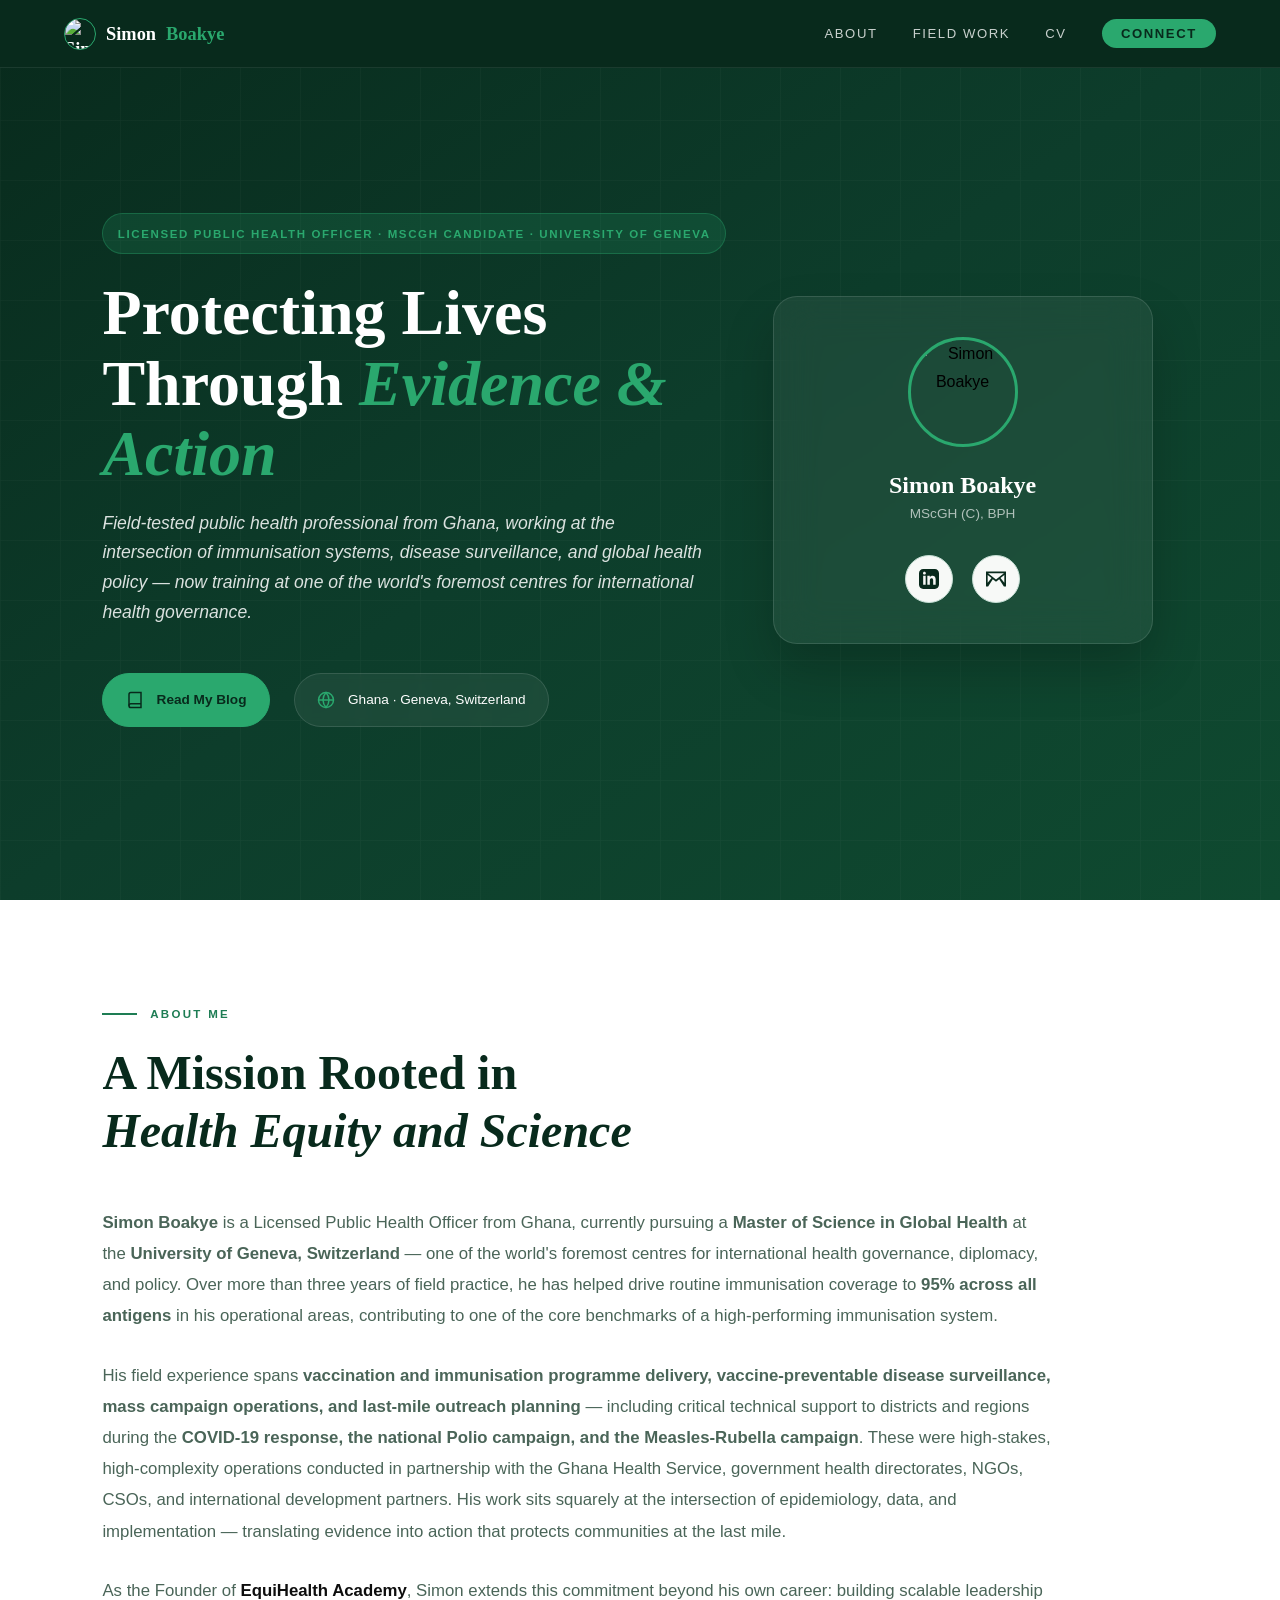
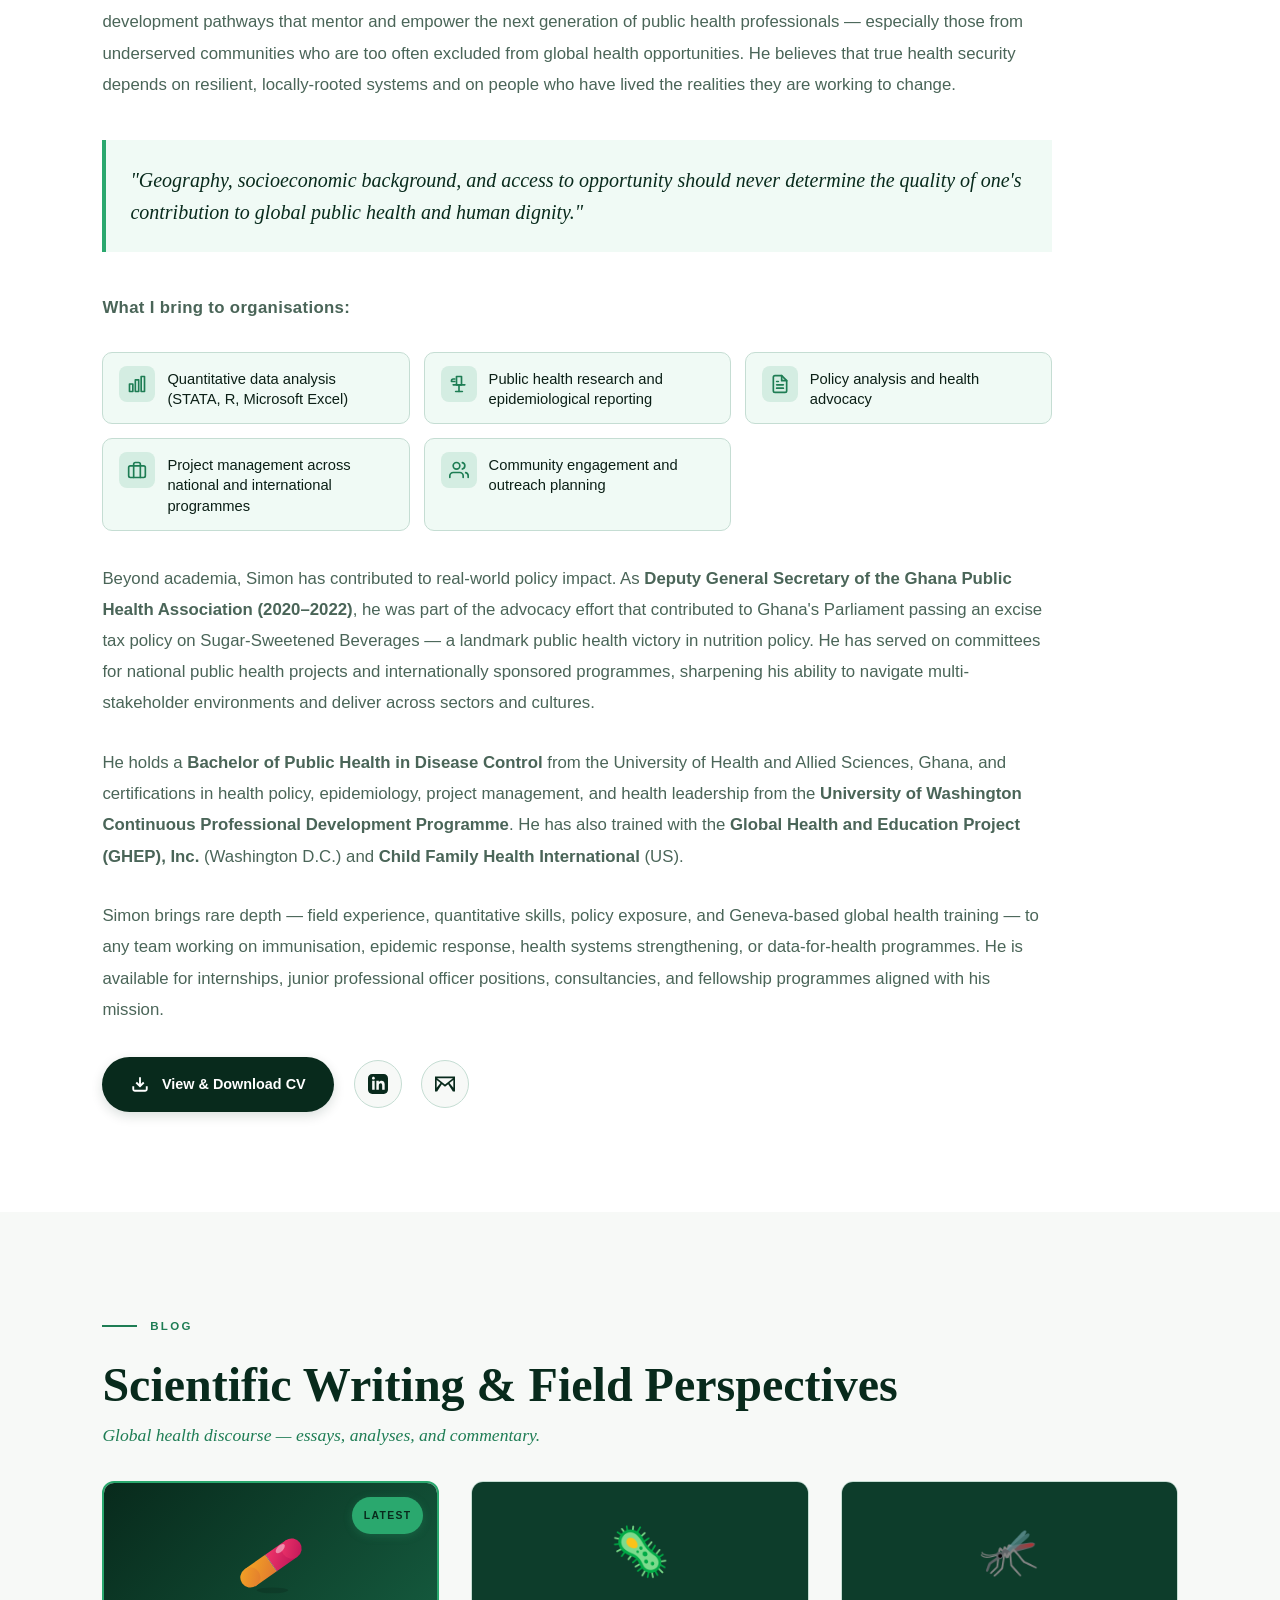
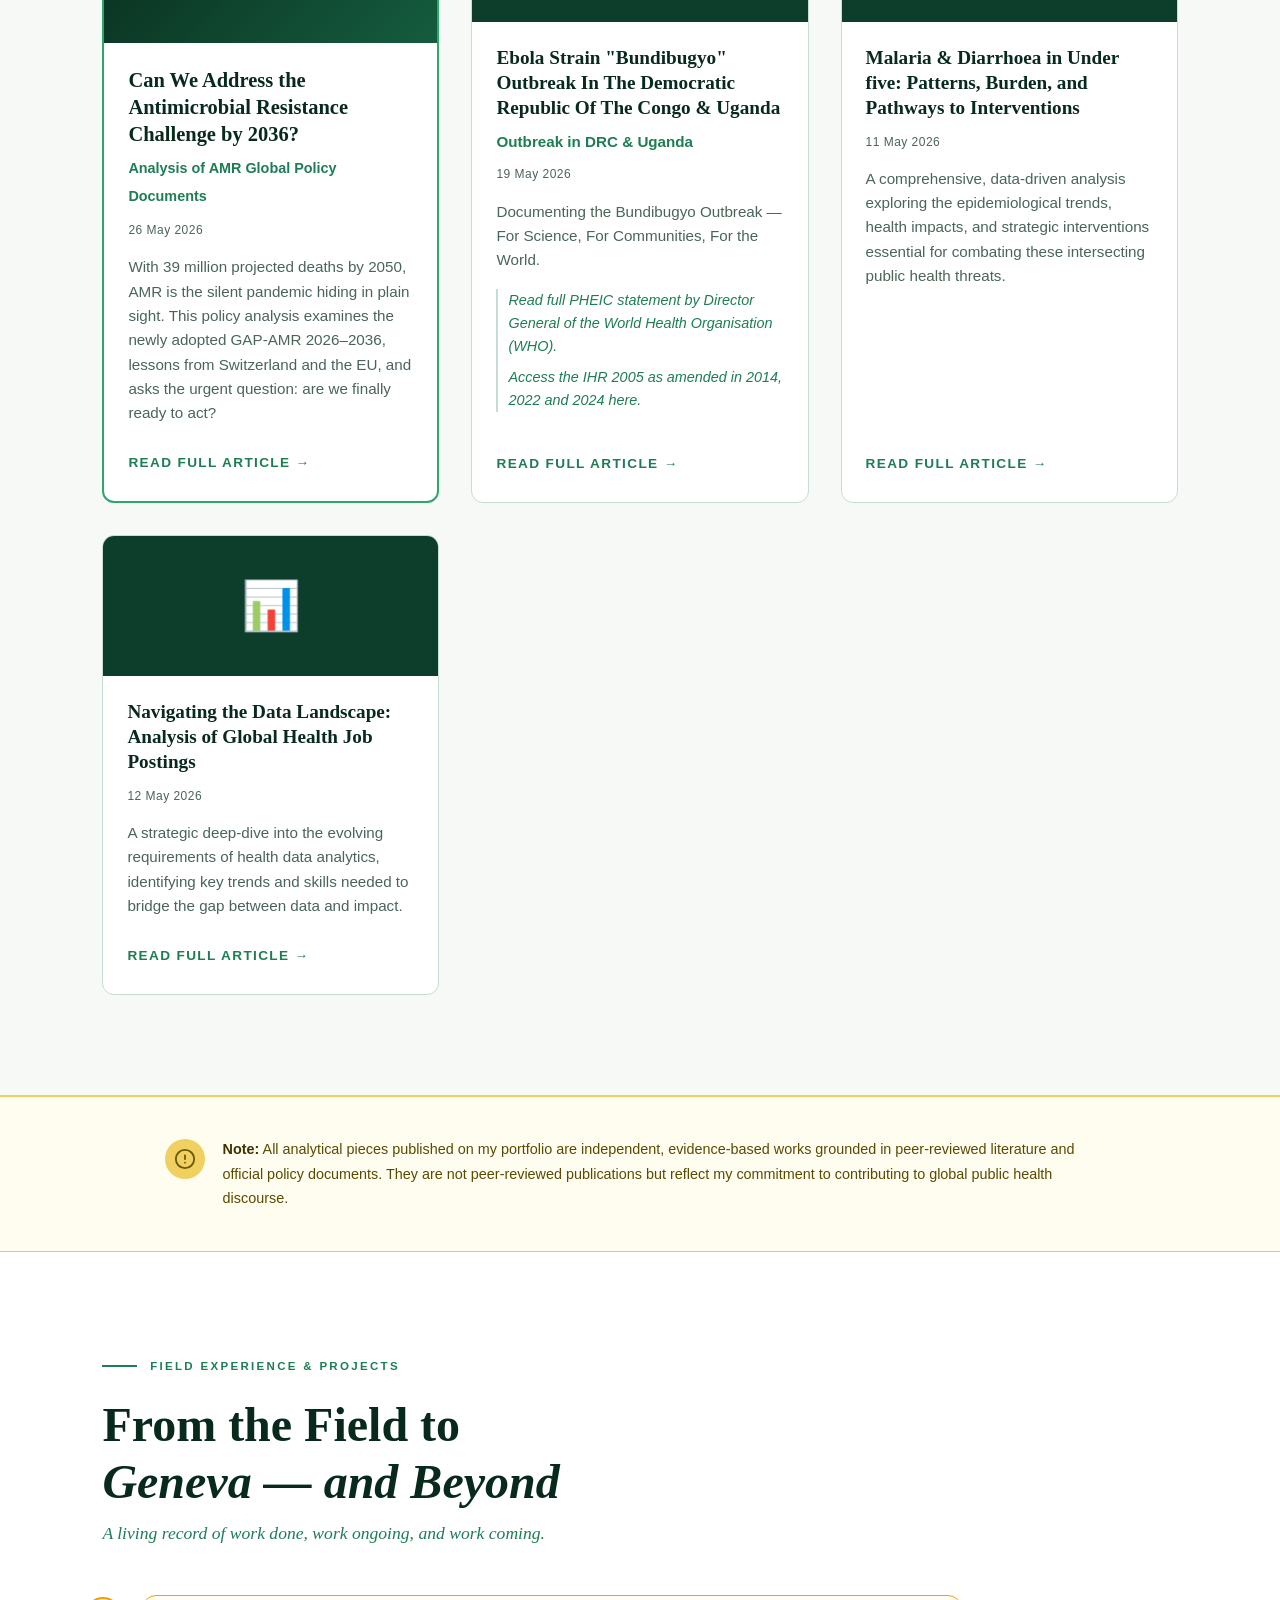
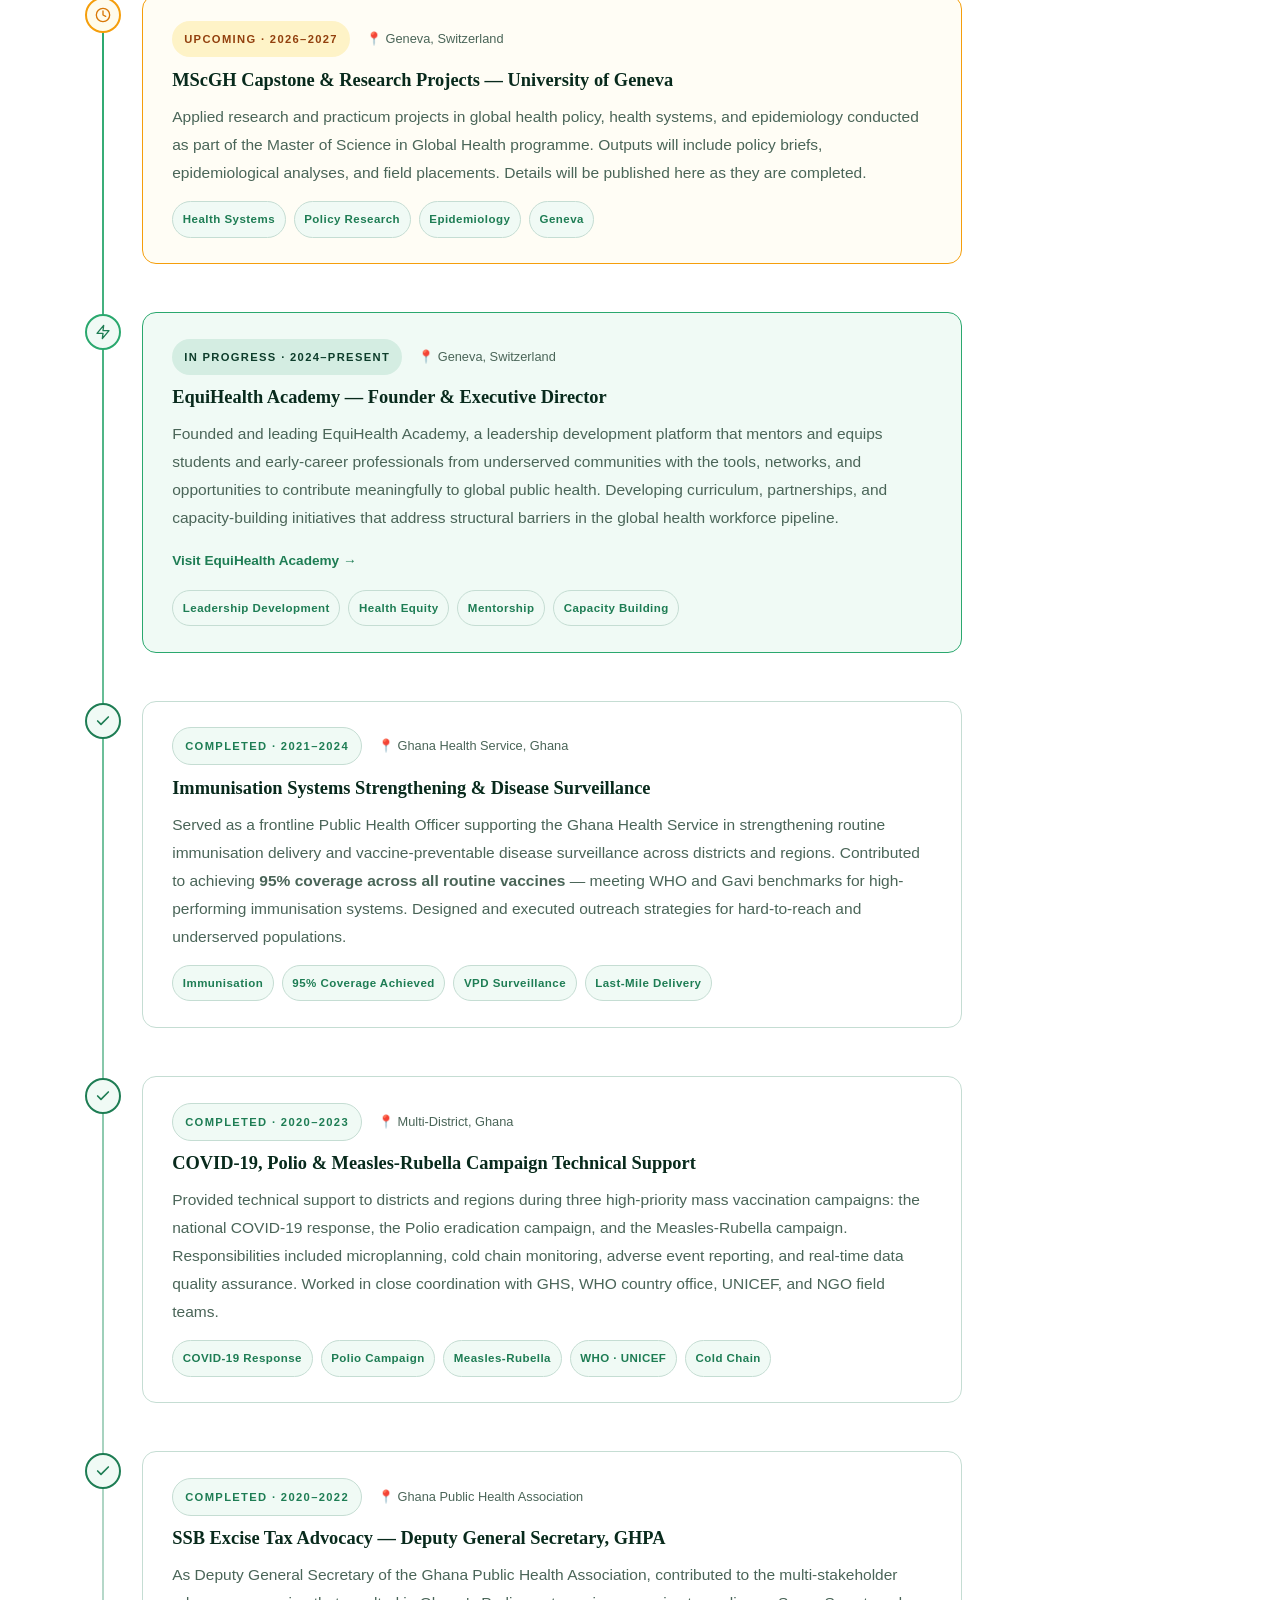
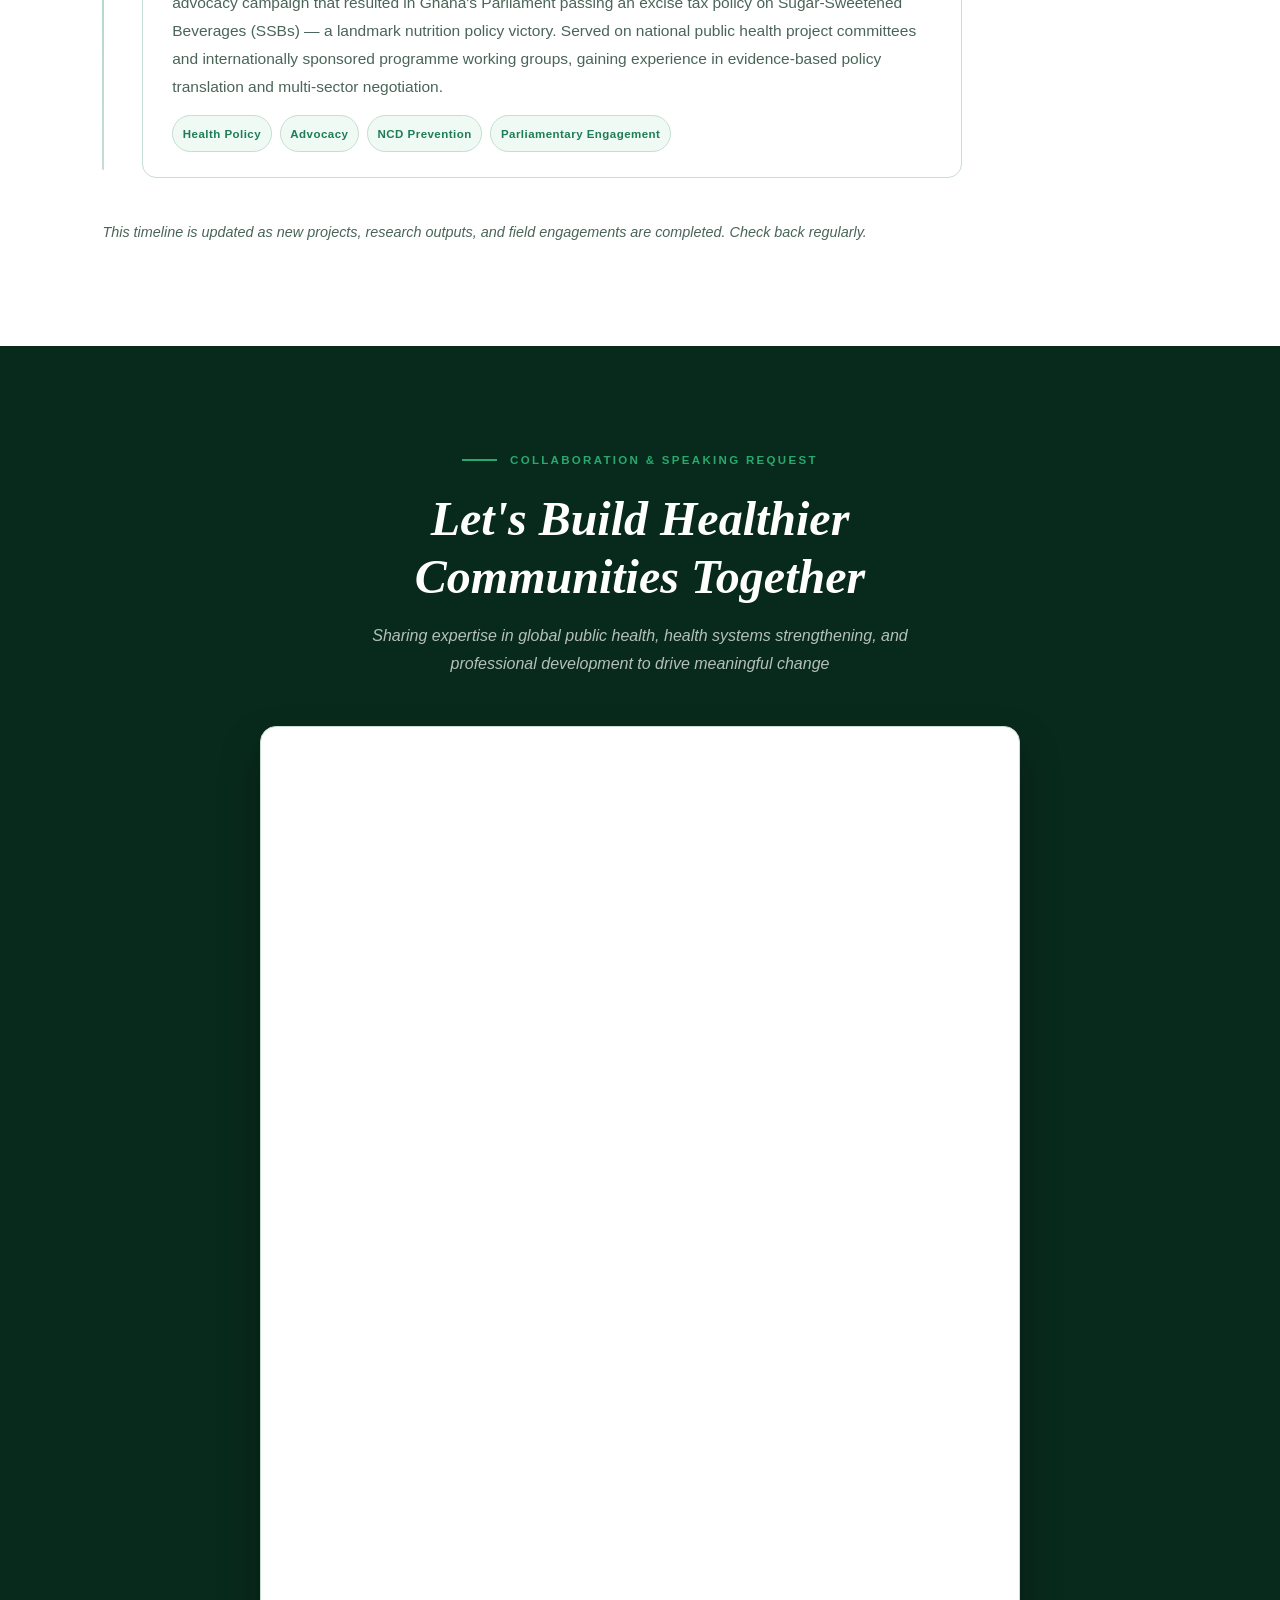
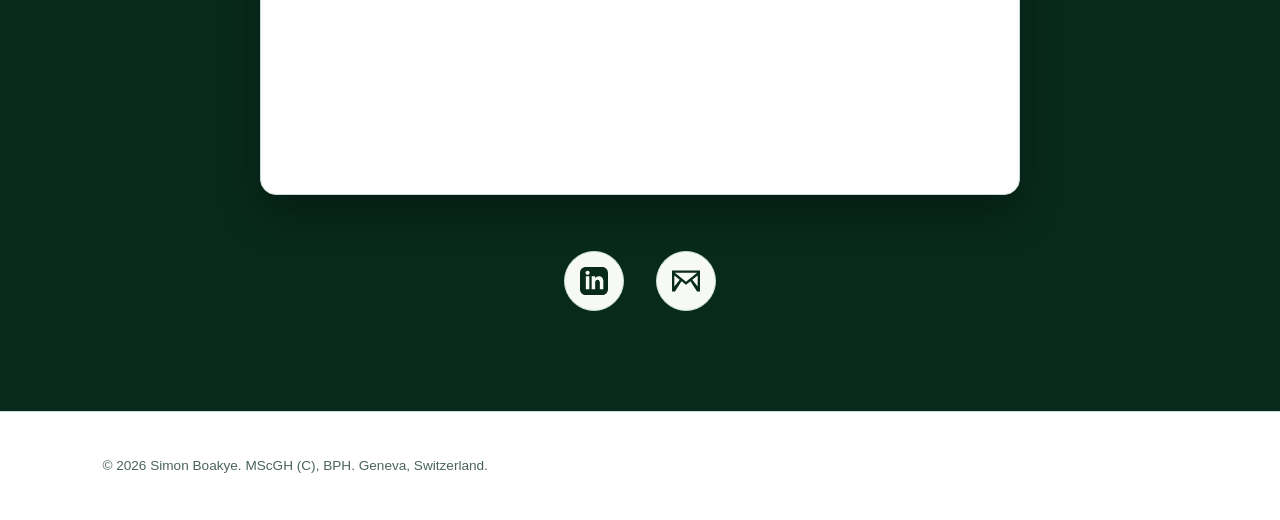
==== index.html @ bff935f4 "Update index.html" ====
<!DOCTYPE html>
<html lang="en">
<head> 
  <meta charset="UTF-8" />
  <meta name="viewport" content="width=device-width, initial-scale=1.0" />
  
  <!-- ✅ Content Security Policy (CSP) for GitHub Pages Static Hosting -->
  <meta http-equiv="Content-Security-Policy" content="default-src 'self' https:; script-src 'self' 'unsafe-inline' 'unsafe-eval' https://*.botpress.cloud https://*.bpcontent.cloud https://tally.so https://*.tally.so; style-src 'self' 'unsafe-inline' https://fonts.googleapis.com https://*.botpress.cloud; font-src 'self' data: https://fonts.gstatic.com https://*.botpress.cloud; img-src 'self' data: https://simonboakye.com https://*.bpcontent.cloud https://*.botpress.cloud; iframe-src 'self' https://tally.so https://*.tally.so https://*.botpress.cloud;" />

  <!-- ✅ Performance: Deferring third-party widgets to maximize FCP -->
  <script src="https://cdn.botpress.cloud/webchat/v3.6/inject.js" defer></script>
  <script src="https://files.bpcontent.cloud/2026/02/09/16/20260209161632-8TUDXJ4F.js" defer></script>
    
  <title>Simon Boakye — Public Health Officer &amp; Master of Global Health Candidate </title>
  <meta name="robots" content="index,follow" />
  <meta name="generator" content="GrapesJS Studio" />
  <meta name="description" content="Portfolio of Simon Boakye, Licensed Public Health Officer and Master of Global Health candidate specializing in immunization systems and health equity." />
  <meta name="keywords" content="Simon Boakye, Global Health, Public Health, EquiHealth Academy, University of Geneva, Immunization Systems, Ghana Health, Health Equity, SimonBoakye.com" />
  
  <meta property="og:title" content="Simon Boakye — Licensed Public Health Officer &amp; Master of Global Health Candidate" />
  <meta property="og:description" content="Portfolio of Simon Boakye, focusing on immunization systems, health equity, and global health innovation." />
  <meta property="og:image" content="https://simonboakye.com/simon-boakye.JPG" />
  <meta property="og:type" content="website" />
  <meta property="og:url" content="https://simonboakye.com/" />
  
  <meta name="twitter:card" content="summary_large_image" />
  <meta name="twitter:url" content="https://simonboakye.com/" />
  <meta name="twitter:title" content="Simon Boakye — Global Health Portfolio" />
  <meta name="twitter:description" content="Licensed Public Health Officer specializing in immunization systems and health equity." />
  <meta name="twitter:image" content="https://simonboakye.com/simon-boakye.JPG" />
  
  <link rel="canonical" href="https://simonboakye.com/" />
  
  <!-- ✅ Favicons -->
  <link rel="apple-touch-icon" sizes="180x180" href="/apple-touch-icon.png">
  <link rel="icon" type="image/png" sizes="32x32" href="/favicon-32x32.png">
  <link rel="icon" type="image/png" sizes="16x16" href="/favicon-16x16.png">
  <link rel="shortcut icon" href="/favicon.ico">
  <link rel="manifest" href="/site.webmanifest">
  
  <script type="application/ld+json">
    {
      "@context": "https://schema.org",
      "@type": "Person",
      "name": "Simon Boakye",
      "url": "https://simonboakye.com",
      "image": "https://simonboakye.com/simon-boakye.JPG",
      "jobTitle": "Public Health Officer",
      "alumniOf": {
        "@type": "CollegeOrUniversity",
        "name": "University of Geneva"
      },
      "brand": {
        "@type": "Brand",
        "name": "EquiHealth Academy"
      },
      "knowsAbout": ["Global Health", "Public Health", "Immunization Systems", "Health Equity", "Surveillance"],
      "sameAs": [
        "https://www.linkedin.com/in/simon-boakye-a8283416b/"
      ]
    }
  </script>

  <!-- ✅ Font Optimization: Preconnecting to accelerate asset delivery -->
  <link rel="preconnect" href="https://fonts.googleapis.com">
  <link rel="preconnect" href="https://fonts.gstatic.com" crossorigin>
  <link href="https://fonts.googleapis.com/css2?family=Playfair+Display:ital,wght@0,400;0,700;0,900;1,400;1,700&amp;family=DM+Sans:ital,opsz,wght@0,9..40,300;0,9..40,400;0,9..40,500;0,9..40,600;1,9..40,300;1,9..40,400&amp;display=swap" rel="stylesheet" />
    
  <style>
    * {
      box-sizing: border-box;
    }
    body {
      margin: 0;
    }
    :root {
      --gjs-t-color-primary: #1e7d54; 
      --gjs-t-color-secondary: #0d3d2b;
      --gjs-t-color-accent: #2aa86e;
      --gjs-t-color-success: #28a745;
      --gjs-t-color-warning: #ffc107;
      --gjs-t-color-error: #dc3545;
      --g-deep: #082a1c;
      --g-dark: #0d3d2b;
      --g-mid: #155c3f;
      --g-accent: #1e7d54;
      --g-bright: #2aa86e;
      --g-light: #d4ede2;
      --g-pale: #f0faf5;
      --white: #ffffff;
      --off: #f7f9f7;
      --ink: #0b1f16;
      --muted: #4a6558;
      --border: #c5ddd3;
    }
    body {
      background-color: #e7e7e7;
      font-family: 'DM Sans', sans-serif;
      color: var(--ink);
      background: var(--white);
      overflow-x: hidden;
      width: 100%;
      margin: 0;
    }
    .head { padding: 50px 50px 35px; }
    .logo { height: 50px; display: block; margin: 0 auto; }
    .card { max-width: 700px; padding: 40px 45px; background-color: white; border-radius: 15px; margin: 0 auto; }
    .title { margin: 0; text-align: center; }
    .gjs-t-body {
      background-color: inherit;
      color: inherit;
      font-size: 1rem;
      line-height: 1.75rem;
    }
    .subtitle { text-align: center; margin: 0; padding: 25px 0; }
    .paragraph { line-height: 1.5; margin-bottom: 40px; }
    .link, .gjs-t-link {
      color: var(--g-accent);
      text-decoration: none;
      transition: color 0.2s ease;
    }
    
    .link:hover, .gjs-t-link:hover {
      color: var(--g-bright);
      text-decoration: underline;
    }
    .footer { margin-top: 30px; text-align: center; }
    .gjs-t-h1 { color: var(--gjs-t-color-secondary); font-size: 1.5rem; line-height: 2.5rem; }
    .button { display: block; padding: 0.5rem 1rem; text-decoration: none; text-align: center; border-width: 0; }
    .gjs-t-h2 { color: var(--g-dark); font-size: 1.2rem; line-height: 1.75rem; }
    .gjs-t-button {
      background-color: var(--gjs-t-color-primary);
      color: white;
      border-radius: 0.3rem;
    }
    .gjs-t-border { border-radius: 0.3rem; border-color: #e0e0e0; }
    *, *::before, *::after { box-sizing: border-box; margin: 0; padding: 0; }
    html {
      scroll-behavior: smooth;
      font-size: 16px;
      overflow-x: hidden;
    }
    nav {
      position: fixed;
      top: 0;
      left: 0;
      right: 0;
      z-index: 100;
      display: flex;
      align-items: center;
      justify-content: space-between;
      padding: 0 5vw;
      height: 68px;
      background: var(--g-deep);
      border-bottom: 1px solid rgba(255, 255, 255, 0.08);
    }
    .nav-logo {
      display: flex;
      align-items: center;
      gap: 10px;
      font-family: 'Playfair Display', serif;
      font-size: 1.15rem;
      font-weight: 700;
      color: var(--white);
      text-decoration: none;
    }
    .nav-logo img {
      width: 32px;
      height: 32px;
      border-radius: 50%;
      object-fit: cover;
      border: 1px solid var(--g-bright);
    }
    .nav-logo span { color: var(--g-bright); }
    .nav-links { display: flex; gap: 2.2rem; list-style: none; align-items: center; }
    .nav-links a {
      color: rgba(255, 255, 255, 0.78);
      font-size: 0.82rem;
      font-weight: 500;
      letter-spacing: 0.12em;
      text-transform: uppercase;
      text-decoration: none;
      transition: color 0.2s;
    }
    .nav-links a:hover { color: var(--g-bright); }
    .nav-cta {
      padding: 0.45rem 1.2rem;
      background: var(--g-bright);
      color: var(--g-deep) !important;
      border-radius: 50px;
      font-weight: 600 !important;
    }
    .hero-grid-lines {
      position: absolute;
      inset: 0;
      opacity: 0.04;
      background-image: linear-gradient(rgba(255, 255, 255, 0.6) 1px, transparent 1px),
        linear-gradient(90deg, rgba(255, 255, 255, 0.6) 1px, transparent 1px);
      background-size: 60px 60px;
    }
    .hero-left { position: relative; z-index: 2; }
    .hero-badge {
      display: inline-flex;
      align-items: center;
      gap: 0.5rem;
      background: rgba(42, 168, 110, 0.18);
      border: 1px solid rgba(42, 168, 110, 0.35);
      color: var(--g-bright);
      font-size: 0.72rem;
      font-weight: 600;
      letter-spacing: 0.14em;
      text-transform: uppercase;
      padding: 0.35rem 0.9rem;
      border-radius: 50px;
      margin-bottom: 1.5rem;
    }
    .hero-title {
      font-family: 'Playfair Display', serif;
      font-size: clamp(2.8rem, 5vw, 4.2rem);
      font-weight: 900;
      line-height: 1.1;
      color: var(--white);
      margin-bottom: 1.2rem;
    }
    .hero-title em { font-style: italic; color: var(--g-bright); }
    .hero-sub {
      font-size: 1.1rem;
      color: rgba(255, 255, 255, 0.85);
      line-height: 1.7;
      max-width: 600px;
      margin-bottom: 2.8rem;
      font-style: italic;
    }
    .hero-ctas { display: flex; gap: 1.5rem; flex-wrap: wrap; align-items: center; }
    .btn-tab {
      display: inline-flex;
      align-items: center;
      gap: 0.8rem;
      padding: 0.75rem 1.4rem;
      background: rgba(255, 255, 255, 0.06);
      color: var(--white);
      font-weight: 500;
      font-size: 0.85rem;
      border-radius: 50px;
      text-decoration: none;
      border: 1px solid rgba(255, 255, 255, 0.12);
      transition: all 0.3s ease;
      backdrop-filter: blur(4px);
    }
    .btn-tab:hover {
      background: rgba(255, 255, 255, 0.12);
      border-color: var(--g-bright);
      transform: translateY(-2px);
    }
    .btn-tab svg { width: 18px; height: 18px; fill: none; stroke: var(--g-bright); stroke-width: 2; }
    .btn-tab.primary-cta {
      background: var(--g-bright);
      color: var(--g-deep);
      border-color: var(--g-bright);
      font-weight: 600;
    }
    .btn-tab.primary-cta svg { stroke: var(--g-deep); }
    .btn-tab.primary-cta:hover { background: var(--white); border-color: var(--white); }
    .hero-right { position: relative; z-index: 2; display: flex; justify-content: center; }
    .hero-card {
      background: rgba(255, 255, 255, 0.06);
      backdrop-filter: blur(20px);
      border: 1px solid rgba(255, 255, 255, 0.12);
      border-radius: 24px;
      padding: 2.5rem;
      max-width: 380px;
      width: 100%;
      box-shadow: 0 25px 50px rgba(0, 0, 0, 0.2);
      text-align: center;
    }
    .hero-card-avatar {
      width: 110px;
      height: 110px;
      border-radius: 50%;
      margin: 0 auto 1.5rem;
      border: 3px solid var(--g-bright);
      object-fit: cover;
      display: block;
    }
    .hero-card h3 {
      font-family: 'Playfair Display', serif;
      font-size: 1.5rem;
      color: var(--white);
      margin-bottom: 0.3rem;
    }
    .hero-card p {
      font-size: 0.85rem;
      color: rgba(255, 255, 255, 0.65);
      margin-bottom: 2rem;
      line-height: 1.4;
    }
    section { padding: 100px 8%; width: 100%; }
    .section-label {
      font-size: 0.72rem;
      font-weight: 700;
      letter-spacing: 0.2em;
      text-transform: uppercase;
      color: var(--g-accent);
      margin-bottom: 1rem;
      display: flex;
      align-items: center;
      gap: 0.8rem;
    }
    .section-label::before {
      content: '';
      display: block;
      width: 35px;
      height: 2px;
      background: var(--g-accent);
    }
    .section-title {
      font-family: 'Playfair Display', serif;
      font-size: clamp(2rem, 4vw, 3rem);
      font-weight: 700;
      line-height: 1.2;
      color: var(--g-deep);
      margin-bottom: 0.5rem;
    }
    .section-subtitle-italics {
      font-family: 'Playfair Display', serif;
      font-size: 1.1rem;
      color: var(--g-accent);
      font-style: italic;
      margin-bottom: 2rem;
      display: block;
    }
    .about-container { max-width: 950px; margin-top: 3rem; }
    .about-text p {
      font-size: 1.05rem;
      color: var(--muted);
      line-height: 1.85;
      margin-bottom: 1.8rem;
    }
    .about-highlight {
      border-left: 4px solid var(--g-bright);
      padding: 1.5rem;
      background: var(--g-pale);
      font-family: 'Playfair Display', serif;
      font-size: 1.25rem;
      color: var(--g-deep);
      font-style: italic;
      margin: 2.5rem 0;
      line-height: 1.6;
    }

    /* ── Skills grid ── */
    .skills-heading {
      font-size: 1rem;
      font-weight: 700;
      color: var(--g-deep);
      margin-bottom: 1rem;
      letter-spacing: 0.02em;
    }
    .skills-grid {
      display: grid;
      grid-template-columns: repeat(auto-fit, minmax(240px, 1fr));
      gap: 0.85rem;
      margin-bottom: 2rem;
    }
    .skill-item {
      display: flex;
      align-items: flex-start;
      gap: 0.75rem;
      background: var(--g-pale);
      border: 1px solid var(--border);
      border-radius: 10px;
      padding: 0.85rem 1rem;
      transition: border-color 0.2s, box-shadow 0.2s;
    }
    .skill-item:hover {
      border-color: var(--g-bright);
      box-shadow: 0 4px 12px rgba(42,168,110,0.1);
    }
    .skill-icon {
      flex-shrink: 0;
      width: 36px;
      height: 36px;
      border-radius: 8px;
      background: var(--g-light);
      display: flex;
      align-items: center;
      justify-content: center;
    }
    .skill-icon svg {
      width: 20px;
      height: 20px;
      stroke: var(--g-accent);
      fill: none;
      stroke-width: 2;
      stroke-linecap: round;
      stroke-linejoin: round;
    }
    .skill-text {
      font-size: 0.92rem;
      color: var(--ink);
      font-weight: 500;
      line-height: 1.4;
      padding-top: 0.15rem;
    }

    .cv-social-row { display: flex; align-items: center; gap: 1.2rem; flex-wrap: wrap; margin-top: 2rem; }
    .social-icon-btn {
      width: 48px;
      height: 48px;
      border-radius: 50%;
      display: flex;
      align-items: center;
      justify-content: center;
      background: var(--off);
      border: 1px solid var(--border);
      color: var(--g-deep);
      transition: 0.3s;
      text-decoration: none;
    }
    .social-icon-btn:hover {
      background: var(--g-bright);
      color: var(--white);
      border-color: var(--g-bright);
      transform: translateY(-3px);
    }
    .social-icon-btn svg { width: 20px; height: 20px; fill: currentColor; }
    .btn-cv-full {
      display: inline-flex;
      align-items: center;
      gap: 0.8rem;
      padding: 0.85rem 1.8rem;
      background: var(--g-deep);
      color: var(--white);
      border-radius: 50px;
      text-decoration: none;
      font-size: 0.9rem;
      font-weight: 600;
      transition: all 0.3s cubic-bezier(0.4, 0, 0.2, 1);
      box-shadow: 0 4px 12px rgba(8, 42, 28, 0.15);
    }
    .btn-cv-full:hover {
      background: var(--g-accent);
      transform: translateY(-3px);
      box-shadow: 0 8px 20px rgba(8, 42, 28, 0.2);
    }
    .btn-cv-full svg { width: 18px; height: 18px; fill: none; stroke: currentColor; stroke-width: 2.5; }

    /* ── Blog / article grid ── */
    .blog-grid {
      display: grid;
      grid-template-columns: repeat(auto-fit, minmax(280px, 1fr));
      gap: 2rem;
      margin-top: 1rem;
      list-style: none;
      padding: 0;
    }
    .blog-card {
      text-decoration: none;
      color: inherit;
      display: flex;
      flex-direction: column;
      background: var(--white);
      border: 1px solid var(--border);
      border-radius: 12px;
      overflow: hidden;
      transition: 0.3s;
      height: 100%;
      position: relative;
    }
    a.blog-card {
      cursor: pointer;
    }
    .blog-card:hover {
      transform: translateY(-5px);
      box-shadow: 0 10px 30px rgba(0, 0, 0, 0.08);
      border-color: var(--g-bright);
    }
    .blog-card-img {
      height: 140px;
      background: var(--g-dark);
      display: flex;
      align-items: center;
      justify-content: center;
      font-size: 3rem;
      transition: background 0.3s ease;
    }
    
    .blog-card:hover .blog-card-img {
      background: var(--g-mid);
    }
    /* Featured card styling for the newest/top article */
    .blog-card.featured {
      border: 2px solid var(--g-bright);
    }
    .blog-card.featured .blog-card-img {
      height: 160px;
      background: linear-gradient(135deg, var(--g-deep) 0%, var(--g-mid) 100%);
      font-size: 3.5rem;
      flex-direction: column;
      gap: 0.5rem;
    }
    .blog-card.featured:hover {
      box-shadow: 0 14px 40px rgba(42, 168, 110, 0.18);
      border-color: var(--g-accent);
    }
    .blog-card.featured:hover .blog-card-img {
      background: linear-gradient(135deg, var(--g-dark) 0%, var(--g-accent) 100%);
    }
    .blog-latest-badge {
      position: absolute;
      top: 14px;
      right: 14px;
      background: var(--g-bright);
      color: var(--g-deep);
      font-size: 0.65rem;
      font-weight: 800;
      letter-spacing: 0.13em;
      text-transform: uppercase;
      padding: 0.28rem 0.75rem;
      border-radius: 50px;
      z-index: 2;
      box-shadow: 0 2px 8px rgba(42,168,110,0.25);
    }
    .blog-card-body { padding: 1.5rem; display: flex; flex-direction: column; flex-grow: 1; }
    .blog-card-title {
      font-family: 'Playfair Display', serif;
      font-size: 1.2rem;
      margin-bottom: 0.4rem;
      color: var(--g-deep);
      font-weight: 700;
      line-height: 1.3;
    }
    .blog-card.featured .blog-card-title {
      font-size: 1.28rem;
    }
    .blog-card-excerpt {
      font-size: 0.95rem;
      color: var(--muted);
      line-height: 1.6;
    }
    .blog-read-more {
      margin-top: auto;
      padding-top: 1.5rem;
      font-size: 0.85rem;
      font-weight: 700;
      color: var(--g-accent);
      text-transform: uppercase;
      letter-spacing: 0.1em;
      display: inline-flex;
      align-items: center;
      transition: color 0.3s ease, transform 0.3s ease;
    }
    .blog-card:hover .blog-read-more {
      color: var(--g-bright);
      transform: translateX(4px);
    }
    .projects-grid { display: grid; grid-template-columns: repeat(auto-fit, minmax(280px, 1fr)); gap: 2rem; margin-top: 1rem; }
    .project-card {
      border: 1px solid var(--border);
      padding: 2rem;
      border-radius: 12px;
      background: var(--white);
      transition: 0.3s;
    }
    .project-card:hover { border-color: var(--g-bright); }
    .project-card h3 { color: var(--g-deep); margin-bottom: 0.8rem; font-family: 'Playfair Display', serif; }
    #contact .section-label { color: var(--g-bright); justify-content: center; }
    #contact .section-label::before { background: var(--g-bright); }
    #contact .section-title { color: var(--white); }
    .contact-sub-italics {
      font-style: italic;
      color: rgba(255, 255, 255, 0.7);
      max-width: 600px;
      margin: 1rem auto 3rem;
    }
    .contact-footer-links { display: flex; justify-content: center; gap: 2rem; }
    /* Updated container style for perfect contrast and mobile responsiveness */
    .tally-wrapper {
      width: 100%;
      max-width: 760px;
      margin: 0 auto 3.5rem;
      background: var(--white); 
      border: 1px solid var(--border);
      border-radius: 16px;
      padding: 1.5rem;
      box-shadow: 0 20px 40px rgba(0, 0, 0, 0.3);
    }
    footer {
      padding: 40px 8%;
      border-top: 1px solid var(--border);
      display: flex;
      justify-content: space-between;
      font-size: 0.85rem;
      color: var(--muted);
      background: var(--white);
    }
    #hero {
      min-height: 100vh;
      background: linear-gradient(145deg, var(--g-deep) 0%, var(--g-dark) 50%, #0f4a30 100%);
      display: grid;
      grid-template-columns: 1.2fr 0.8fr;
      align-items: center;
      padding: 100px 8% 60px;
      position: relative;
      overflow: hidden;
    }
    #blog { background: var(--off); }
    #contact { background: var(--g-deep); color: var(--white); text-align: center; }
    #i9yaqf { justify-content: center; margin-top: 0; }
    #iblw84 { font-size: 0.95rem; color: var(--muted); line-height: 1.6; }
    #ifh3mx { font-size: 0.95rem; color: var(--muted); line-height: 1.6; }
    #ixzrw1 { width: 28px; height: 28px; }
    #il9d6b { width: 60px; height: 60px; }
    #i3ifyv { width: 28px; height: 28px; }
    #iwcy75 { width: 60px; height: 60px; }
    #ig5xm6 { color: var(--muted); text-decoration: none; transition: color 0.2s ease;}
    #ig5xm6:hover { color: var(--g-bright); }
    #ilycgd { color: var(--muted); text-decoration: none; transition: color 0.2s ease;}
    #ilycgd:hover { color: var(--g-bright); }
    #iiu8hj { display: flex; gap: 1rem; }
    #ieaxn3 { color: rgba(0, 0, 0, 0.95); }
    /* AMR card icon SVG styling */
    .blog-card-img .amr-icon {
      display: flex;
      flex-direction: column;
      align-items: center;
      gap: 6px;
    }
    .blog-card-img .amr-icon svg {
      width: 56px;
      height: 56px;
      filter: drop-shadow(0 2px 8px rgba(42,168,110,0.35));
    }
    .blog-card-img .amr-icon-label {
      font-size: 0.65rem;
      font-weight: 700;
      letter-spacing: 0.15em;
      text-transform: uppercase;
      color: var(--g-bright);
      font-family: 'DM Sans', sans-serif;
    }

    /* ── Disclaimer section ── */
    #disclaimer {
      padding: 40px 8%;
      background: #fffdf0;
      border-top: 2px solid #f0d060;
      border-bottom: 1px solid #e8cc50;
    }
    .disclaimer-inner {
      max-width: 950px;
      margin: 0 auto;
      display: flex;
      align-items: flex-start;
      gap: 1.1rem;
    }
    .disclaimer-icon {
      flex-shrink: 0;
      width: 40px;
      height: 40px;
      border-radius: 50%;
      background: #f0d060;
      display: flex;
      align-items: center;
      justify-content: center;
      margin-top: 0.1rem;
    }
    .disclaimer-icon svg {
      width: 22px;
      height: 22px;
      stroke: #6b5a00;
      fill: none;
      stroke-width: 2;
      stroke-linecap: round;
      stroke-linejoin: round;
    }
    .disclaimer-text {
      font-size: 0.9rem;
      color: #5a4a00;
      line-height: 1.7;
    }
    .disclaimer-text strong {
      font-weight: 700;
      color: #3d3200;
    }

    /* ── Field Experience Timeline ── */
    .timeline {
      position: relative;
      max-width: 860px;
      margin-top: 3rem;
      padding-left: 2.5rem;
    }
    .timeline::before {
      content: '';
      position: absolute;
      left: 0;
      top: 8px;
      bottom: 8px;
      width: 2px;
      background: linear-gradient(180deg, var(--g-bright) 0%, var(--border) 100%);
      border-radius: 2px;
    }
    .timeline-item {
      position: relative;
      margin-bottom: 3rem;
    }
    .timeline-item:last-child { margin-bottom: 0; }
    .timeline-marker {
      position: absolute;
      left: -2.5rem;
      top: 2px;
      width: 36px;
      height: 36px;
      border-radius: 50%;
      display: flex;
      align-items: center;
      justify-content: center;
      background: var(--white);
      border: 2px solid var(--border);
      margin-left: -17px;
    }
    .timeline-marker svg { width: 16px; height: 16px; }
    .upcoming-marker { border-color: #f59e0b; background: #fffbeb; color: #92400e; }
    .upcoming-marker svg { stroke: #d97706; }
    .current-marker { border-color: var(--g-bright); background: var(--g-pale); }
    .current-marker svg { stroke: var(--g-accent); }
    .done-marker { border-color: var(--g-accent); background: var(--g-pale); }
    .done-marker svg { stroke: var(--g-accent); }
    .timeline-content {
      background: var(--white);
      border: 1px solid var(--border);
      border-radius: 14px;
      padding: 1.6rem 1.8rem;
      transition: border-color 0.25s, box-shadow 0.25s;
    }
    .timeline-item.upcoming .timeline-content {
      border-color: #f59e0b;
      background: #fffdf5;
    }
    .timeline-item.current .timeline-content {
      border-color: var(--g-bright);
      background: var(--g-pale);
    }
    .timeline-content:hover {
      border-color: var(--g-bright);
      box-shadow: 0 6px 20px rgba(42,168,110,0.1);
    }
    .timeline-meta {
      display: flex;
      align-items: center;
      gap: 1rem;
      flex-wrap: wrap;
      margin-bottom: 0.65rem;
    }
    .timeline-tag {
      font-size: 0.7rem;
      font-weight: 800;
      letter-spacing: 0.12em;
      text-transform: uppercase;
      padding: 0.25rem 0.75rem;
      border-radius: 50px;
    }
    .upcoming-tag { background: #fef3c7; color: #92400e; }
    .current-tag { background: var(--g-light); color: var(--g-dark); }
    .done-tag { background: var(--g-pale); color: var(--g-accent); border: 1px solid var(--border); }
    .timeline-location { font-size: 0.8rem; color: var(--muted); }
    .timeline-title {
      font-family: 'Playfair Display', serif;
      font-size: 1.15rem;
      font-weight: 700;
      color: var(--g-deep);
      margin-bottom: 0.65rem;
      line-height: 1.35;
    }
    .timeline-desc {
      font-size: 0.97rem;
      color: var(--muted);
      line-height: 1.8;
      margin-bottom: 0.9rem;
    }
    .timeline-link {
      display: inline-flex;
      align-items: center;
      font-size: 0.85rem;
      font-weight: 700;
      color: var(--g-accent);
      text-decoration: none;
      margin-bottom: 0.9rem;
      transition: color 0.2s, transform 0.2s;
    }
    .timeline-link:hover { color: var(--g-bright); transform: translateX(3px); }
    .timeline-tags-row {
      display: flex;
      gap: 0.5rem;
      flex-wrap: wrap;
    }
    .t-tag {
      font-size: 0.72rem;
      font-weight: 600;
      color: var(--g-accent);
      background: var(--g-pale);
      border: 1px solid var(--border);
      padding: 0.2rem 0.6rem;
      border-radius: 50px;
      letter-spacing: 0.04em;
    }
    @media (max-width: 600px) {
      .timeline { padding-left: 2rem; }
      .timeline-marker { margin-left: -15px; width: 28px; height: 28px; }
      .timeline-marker svg { width: 13px; height: 13px; }
      .timeline-content { padding: 1.2rem; }
    }

    /* Balanced media queries for Android & iOS smartphone ergonomics */
    @media (max-width: 1024px) {
      .hero-sub { margin-left: auto; margin-right: auto; }
      .hero-ctas { justify-content: center; }
      .cv-social-row { justify-content: center; }
      #hero { grid-template-columns: 1fr; text-align: center; padding-top: 140px; }
    }
    @media (max-width: 768px) {
      nav {
        height: auto;
        padding: 15px 5vw;
        flex-direction: column;
        gap: 12px;
      }
      .nav-links {
        gap: 1.2rem;
        flex-wrap: wrap;
        justify-content: center;
      }
      section {
        padding: 60px 5%;
      }
      #hero {
        padding-top: 140px;
      }
      .tally-wrapper {
        padding: 0.75rem;
        border-radius: 12px;
      }
      .skills-grid {
        grid-template-columns: 1fr;
      }
      .disclaimer-inner {
        flex-direction: column;
        gap: 0.8rem;
      }
    }
  </style>
</head>
<body class="gjs-t-body">
  <nav id="main-nav">
    <a href="#hero" class="nav-logo">
      <img src="https://simonboakye.com/simon-boakye.JPG" alt="Simon"/>
      Simon <span>Boakye</span>
    </a>
    <ul class="nav-links">
      <li><a href="#about">About</a></li>
      <li><a href="#projects">Field Work</a></li>
      <li><a href="https://drive.google.com/file/d/1Z4etNe5OFAcm0QjT_UQxP2sF7uMeklRB/view?usp=sharing" target="_blank">CV</a></li>
      <li><a href="#contact" class="nav-cta">Connect</a></li>
    </ul>
  </nav>

  <main>
  
  <section id="hero">
    <div class="hero-grid-lines"></div>
    <div class="hero-left">
      <div class="hero-badge">Licensed Public Health Officer · MScGH Candidate · University of Geneva</div>
      <h1 class="hero-title">Protecting Lives<br/>Through <em>Evidence &amp; Action</em></h1>
      <p class="hero-sub">
        Field-tested public health professional from Ghana, working at the intersection of immunisation systems, disease surveillance, and global health policy — now training at one of the world's foremost centres for international health governance.</p>
      <div class="hero-ctas"><a href="#blog" class="btn-tab primary-cta"><svg viewBox="0 0 24 24">
            <path d="M4 19.5A2.5 2.5 0 0 1 6.5 17H20"></path>
            <path d="M6.5 2H20v20H6.5A2.5 2.5 0 0 1 4 19.5v-15A2.5 2.5 0 0 1 6.5 2z"></path>
          </svg>
          Read My Blog
        </a>
        <div class="btn-tab"><svg viewBox="0 0 24 24">
            <circle cx="12" cy="12" r="10"></circle>
            <line x1="2" y1="12" x2="22" y2="12"></line>
            <path d="M12 2a15.3 15.3 0 0 1 4 10 15.3 15.3 0 0 1-4 10 15.3 15.3 0 0 1-4-10 15.3 15.3 0 0 1 4-10z"></path>
          </svg>
          Ghana · Geneva, Switzerland
        </div>
      </div>
    </div>
    <div class="hero-right">
      <div class="hero-card">
        <!-- ✅ FCP/LCP Fix: Added high loading priority to above-the-fold image asset -->
        <img src="https://simonboakye.com/simon-boakye.JPG" alt="Simon Boakye" class="hero-card-avatar" fetchpriority="high"/>
        <h3>Simon Boakye</h3>
        <p>MScGH (C), BPH</p>
        <div id="i9yaqf" class="cv-social-row"><a href="https://www.linkedin.com/in/simon-boakye-a8283416b/"
            target="_blank" title="LinkedIn" class="social-icon-btn"><svg viewBox="0 0 24 24">
              <path
                d="M19 0h-14c-2.761 0-5 2.239-5 5v14c0 2.761 2.239 5 5 5h14c2.762 0 5-2.239 5-5v-14c0-2.761-2.238-5-5-5zm-11 19h-3v-11h3v11zm-1.5-12.268c-.966 0-1.75-.79-1.75-1.764s.784-1.764 1.75-1.764 1.75.79 1.75 1.764-.783 1.764-1.75 1.764zm13.5 12.268h-3v-5.604c0-3.368-4-3.113-4 0v5.604h-3v-11h3v1.765c1.396-2.586 7-2.777 7 2.476v6.759z">
              </path>
            </svg></a><a href="mailto:boakyesimon04@gmail.com" title="Email Simon" class="social-icon-btn"><svg
              viewBox="0 0 24 24">
              <path
                d="M0 3v18h24v-18h-24zm6.623 7.929l-4.623 5.712v-9.458l4.623 3.746zm-4.141-5.929h19.035l-9.517 7.713-9.518-7.713zm5.694 7.188l3.824 3.099l3.83-3.104 5.612 8.818h-18.879l5.613-8.813zm9.201-1.259l4.623-3.746v9.458l-4.623-5.712z">
              </path>
            </svg></a></div>
      </div>
    </div>
  </section>
  
  <section id="about">
    <div class="section-label">About Me</div>
    <h2 class="section-title">A Mission Rooted in<br/><em>Health Equity and Science</em></h2>
    <div class="about-container">
      <div class="about-text">

        <p><strong>Simon Boakye</strong> is a Licensed Public Health Officer from Ghana, currently pursuing a <strong>Master of Science in Global Health</strong> at the <strong>University of Geneva, Switzerland</strong> — one of the world's foremost centres for international health governance, diplomacy, and policy. Over more than three years of field practice, he has helped drive routine immunisation coverage to <strong>95% across all antigens</strong> in his operational areas, contributing to one of the core benchmarks of a high-performing immunisation system.</p>

        <p>His field experience spans <strong>vaccination and immunisation programme delivery, vaccine-preventable disease surveillance, mass campaign operations, and last-mile outreach planning</strong> — including critical technical support to districts and regions during the <strong>COVID-19 response, the national Polio campaign, and the Measles-Rubella campaign</strong>. These were high-stakes, high-complexity operations conducted in partnership with the Ghana Health Service, government health directorates, NGOs, CSOs, and international development partners. His work sits squarely at the intersection of epidemiology, data, and implementation — translating evidence into action that protects communities at the last mile.</p>

        <p id="inuit4">As the Founder of <b><a href="https://equihealthacademy.org/" target="_blank" class="gjs-t-link"><span data-gs-mrk-color="" id="ieaxn3"><span data-gs-mrk-bgcolor="">EquiHealth Academy</span></span></a></b>, Simon extends this commitment beyond his own career: building scalable leadership development pathways that mentor and empower the next generation of public health professionals — especially those from underserved communities who are too often excluded from global health opportunities. He believes that true health security depends on resilient, locally-rooted systems and on people who have lived the realities they are working to change.</p>

        <div class="about-highlight">
          "Geography, socioeconomic background, and access to opportunity should never determine the quality of one's
          contribution to global public health and human dignity."
        </div>

        <p class="skills-heading">What I bring to organisations:</p>
        <div class="skills-grid" role="list">

          <div class="skill-item" role="listitem">
            <div class="skill-icon" aria-hidden="true">
              <!-- Bar chart / data analysis icon -->
              <svg viewBox="0 0 24 24"><rect x="3" y="12" width="4" height="9"/><rect x="10" y="7" width="4" height="14"/><rect x="17" y="3" width="4" height="18"/></svg>
            </div>
            <span class="skill-text">Quantitative data analysis (STATA, R, Microsoft Excel)</span>
          </div>

          <div class="skill-item" role="listitem">
            <div class="skill-icon" aria-hidden="true">
              <!-- Microscope / research icon -->
              <svg viewBox="0 0 24 24"><path d="M9 3h6v10H9z"/><path d="M12 13v8"/><path d="M8 21h8"/><path d="M5 13h14"/><path d="M7 6H5a2 2 0 0 0-2 2v1h4"/></svg>
            </div>
            <span class="skill-text">Public health research and epidemiological reporting</span>
          </div>

          <div class="skill-item" role="listitem">
            <div class="skill-icon" aria-hidden="true">
              <!-- Document / policy icon -->
              <svg viewBox="0 0 24 24"><path d="M14 2H6a2 2 0 0 0-2 2v16a2 2 0 0 0 2 2h12a2 2 0 0 0 2-2V8z"/><polyline points="14 2 14 8 20 8"/><line x1="16" y1="13" x2="8" y2="13"/><line x1="16" y1="17" x2="8" y2="17"/><polyline points="10 9 9 9 8 9"/></svg>
            </div>
            <span class="skill-text">Policy analysis and health advocacy</span>
          </div>

          <div class="skill-item" role="listitem">
            <div class="skill-icon" aria-hidden="true">
              <!-- Briefcase / project management icon -->
              <svg viewBox="0 0 24 24"><rect x="2" y="7" width="20" height="14" rx="2" ry="2"/><path d="M16 21V5a2 2 0 0 0-2-2h-4a2 2 0 0 0-2 2v16"/></svg>
            </div>
            <span class="skill-text">Project management across national and international programmes</span>
          </div>

          <div class="skill-item" role="listitem">
            <div class="skill-icon" aria-hidden="true">
              <!-- People / community engagement icon -->
              <svg viewBox="0 0 24 24"><path d="M17 21v-2a4 4 0 0 0-4-4H5a4 4 0 0 0-4 4v2"/><circle cx="9" cy="7" r="4"/><path d="M23 21v-2a4 4 0 0 0-3-3.87"/><path d="M16 3.13a4 4 0 0 1 0 7.75"/></svg>
            </div>
            <span class="skill-text">Community engagement and outreach planning</span>
          </div>

        </div>

        <p>Beyond academia, Simon has contributed to real-world policy impact. As <strong>Deputy General Secretary of the Ghana Public Health Association (2020–2022)</strong>, he was part of the advocacy effort that contributed to Ghana's Parliament passing an excise tax policy on Sugar-Sweetened Beverages — a landmark public health victory in nutrition policy. He has served on committees for national public health projects and internationally sponsored programmes, sharpening his ability to navigate multi-stakeholder environments and deliver across sectors and cultures.</p>

        <p>He holds a <strong>Bachelor of Public Health in Disease Control</strong> from the University of Health and Allied Sciences, Ghana, and certifications in health policy, epidemiology, project management, and health leadership from the <strong>University of Washington Continuous Professional Development Programme</strong>. He has also trained with the <strong>Global Health and Education Project (GHEP), Inc.</strong> (Washington D.C.) and <strong>Child Family Health International</strong> (US).</p>

        <p>Simon brings rare depth — field experience, quantitative skills, policy exposure, and Geneva-based global health training — to any team working on immunisation, epidemic response, health systems strengthening, or data-for-health programmes. He is available for internships, junior professional officer positions, consultancies, and fellowship programmes aligned with his mission.</p>

        <div class="cv-social-row">
          <a href="https://drive.google.com/file/d/1Z4etNe5OFAcm0QjT_UQxP2sF7uMeklRB/view?usp=sharing" target="_blank" class="btn-cv-full">
            <svg viewBox="0 0 24 24">
              <path d="M21 15v4a2 2 0 0 1-2 2H5a2 2 0 0 1-2-2v-4"></path>
              <polyline points="7 10 12 15 17 10"></polyline>
              <line x1="12" y1="15" x2="12" y2="3"></line>
            </svg>
            View &amp; Download CV
          </a>
          <a href="https://www.linkedin.com/in/simon-boakye-a8283416b/" target="_blank" title="LinkedIn Profile" class="social-icon-btn">
            <svg viewBox="0 0 24 24">
              <path d="M19 0h-14c-2.761 0-5 2.239-5 5v14c0 2.761 2.239 5 5 5h14c2.762 0 5-2.239 5-5v-14c0-2.761-2.238-5-5-5zm-11 19h-3v-11h3v11zm-1.5-12.268c-.966 0-1.75-.79-1.75-1.764s.784-1.764 1.75-1.764 1.75.79 1.75 1.764-.783 1.764-1.75 1.764zm13.5 12.268h-3v-5.604c0-3.368-4-3.113-4 0v5.604h-3v-11h3v1.765c1.396-2.586 7-2.777 7 2.476v6.759z"></path>
            </svg>
          </a>
          <a href="mailto:boakyesimon04@gmail.com" title="Email Me" class="social-icon-btn">
            <svg viewBox="0 0 24 24">
              <path d="M0 3v18h24v-18h-24zm6.623 7.929l-4.623 5.712v-9.458l4.623 3.746zm-4.141-5.929h19.035l-9.517 7.713-9.518-7.713zm5.694 7.188l3.824 3.099l3.83-3.104 5.612 8.818h-18.879l5.613-8.813zm9.201-1.259l4.623-3.746v9.458l-4.623-5.712z"></path>
            </svg>
          </a>
        </div>
      </div>
    </div>
  </section>
  
  <section id="blog">
    <div class="section-label">Blog</div>
    <h2 class="section-title">Scientific Writing &amp; Field Perspectives</h2>
    <span class="section-subtitle-italics">Global health discourse — essays, analyses, and commentary.</span>
    
    <!-- Semantic HTML5: blog posts are marked up as <article> elements inside an ordered list for correct document hierarchy and SEO -->
    <ol class="blog-grid" aria-label="Blog articles">

      <!-- 1. AMR Post -->
      <li>
        <article class="blog-card featured" aria-label="Featured article: Can We Address the Antimicrobial Resistance Challenge by 2036?">
          <a href="Can-We-Address-the-Antimicrobial-Resistance-Challenge-by-2036-Analysis-of-AMR-Global-Policy-Documents.html" title="Read Full Article" style="text-decoration:none;color:inherit;display:flex;flex-direction:column;height:100%;">
            <div class="blog-card-img">
              <svg viewBox="0 0 100 100" fill="none" xmlns="http://www.w3.org/2000/svg" width="72" height="72" aria-label="Antibiotic pill capsule">
                <defs>
                  <linearGradient id="capLeft" x1="0" y1="0" x2="1" y2="1">
                    <stop offset="0%" stop-color="#f5a623"/>
                    <stop offset="100%" stop-color="#e07830"/>
                  </linearGradient>
                  <linearGradient id="capRight" x1="0" y1="0" x2="1" y2="1">
                    <stop offset="0%" stop-color="#f0356a"/>
                    <stop offset="100%" stop-color="#be1558"/>
                  </linearGradient>
                  <clipPath id="leftClip">
                    <rect x="0" y="0" width="50" height="100"/>
                  </clipPath>
                  <clipPath id="rightClip">
                    <rect x="50" y="0" width="50" height="100"/>
                  </clipPath>
                </defs>
                <g transform="rotate(-35 50 50)">
                  <rect x="15" y="36" width="35" height="28" rx="0" fill="url(#capLeft)" clip-path="url(#leftClip)"/>
                  <ellipse cx="15" cy="50" rx="14" ry="14" fill="url(#capLeft)"/>
                  <rect x="50" y="36" width="35" height="28" rx="0" fill="url(#capRight)" clip-path="url(#rightClip)"/>
                  <ellipse cx="85" cy="50" rx="14" ry="14" fill="url(#capRight)"/>
                  <line x1="50" y1="36" x2="50" y2="64" stroke="rgba(255,255,255,0.3)" stroke-width="1.2"/>
                  <ellipse cx="72" cy="41" rx="8" ry="4" fill="white" opacity="0.45" transform="rotate(-10 72 41)"/>
                </g>
                <ellipse cx="52" cy="88" rx="22" ry="4" fill="rgba(0,0,0,0.15)"/>
              </svg>
            </div>
            <div class="blog-card-body">
              <span class="blog-latest-badge">Latest</span>
              <h3 class="blog-card-title">Can We Address the Antimicrobial Resistance Challenge by 2036?</h3>
              <div style="font-weight: 600; font-size: 0.9rem; color: var(--g-accent); margin-bottom: 0.4rem;">Analysis of AMR Global Policy Documents</div>
              <time datetime="2026-05-26" style="font-size:0.75rem;color:var(--muted);display:block;margin-bottom:0.7rem;letter-spacing:0.04em;">26 May 2026</time>
              <p class="blog-card-excerpt">With 39 million projected deaths by 2050, AMR is the silent pandemic hiding in plain sight. This policy analysis examines the newly adopted GAP-AMR 2026–2036, lessons from Switzerland and the EU, and asks the urgent question: are we finally ready to act?</p>
              <div class="blog-read-more">READ FULL ARTICLE &rarr;</div>
            </div>
          </a>
        </article>
      </li>
      
      <!-- 2. Ebola Post -->
      <li>
        <article class="blog-card" aria-label="Ebola Strain Bundibugyo Outbreak In The Democratic Republic Of The Congo and Uganda">
          <a href="Ebola_Bundibugyo_EpiReport_May2026.html" style="text-decoration: none; color: inherit; display: block;">
            <div class="blog-card-img">🦠</div>
          </a>
          <div class="blog-card-body">
            <a href="Ebola_Bundibugyo_EpiReport_May2026.html" style="text-decoration: none; color: inherit;">
              <h3 class="blog-card-title">Ebola Strain "Bundibugyo" Outbreak In The Democratic Republic Of The Congo &amp; Uganda</h3>
              <div style="font-weight: 600; font-size: 0.95rem; color: var(--g-accent); margin-bottom: 0.3rem;">Outbreak in DRC &amp; Uganda</div>
              <time datetime="2026-05-19" style="font-size:0.75rem;color:var(--muted);display:block;margin-bottom:0.7rem;letter-spacing:0.04em;">19 May 2026</time>
              <p class="blog-card-excerpt" style="margin-bottom: 1rem;">Documenting the Bundibugyo Outbreak — For Science, For Communities, For the World.</p>
            </a>
            
            <div class="blog-card-excerpt" style="font-size: 0.9rem; margin-bottom: 0.5rem; border-left: 2px solid var(--border); padding-left: 10px;">
              <a href="https://www.who.int/news/item/17-05-2026-epidemic-of-ebola-disease-in-the-democratic-republic-of-the-congo-and-uganda-determined-a-public-health-emergency-of-international-concern" target="_blank" class="gjs-t-link" title="Read full statement"><em>Read full PHEIC statement by Director General of the World Health Organisation (WHO).</em></a>
              <div style="height: 8px;"></div>
              <a href="https://apps.who.int/gb/bd/pdf_files/IHR_2014-2022-2024-en.pdf" target="_blank" class="gjs-t-link" title="Access Document"><em>Access the IHR 2005 as amended in 2014, 2022 and 2024 here.</em></a>
            </div>
            
            <a href="Ebola_Bundibugyo_EpiReport_May2026.html" class="blog-read-more" style="text-decoration: none;">READ FULL ARTICLE &rarr;</a>
          </div>
        </article>
      </li>
      
      <!-- 3. Malaria & Diarrhoea Post -->
      <li>
        <article class="blog-card" aria-label="Malaria and Diarrhoea in Under five: Patterns, Burden, and Pathways to Interventions">
          <a href="malaria-diarrhoea-analysis.html" style="text-decoration:none;color:inherit;display:flex;flex-direction:column;height:100%;" title="Read Full Article">
            <div class="blog-card-img">🦟</div>
            <div class="blog-card-body">
              <h3 class="blog-card-title">Malaria &amp; Diarrhoea in Under five: Patterns, Burden, and Pathways to Interventions</h3>
              <time datetime="2026-05-11" style="font-size:0.75rem;color:var(--muted);display:block;margin-bottom:0.7rem;letter-spacing:0.04em;">11 May 2026</time>
              <p class="blog-card-excerpt">A comprehensive, data-driven analysis exploring the epidemiological trends, health impacts, and strategic interventions essential for combating these intersecting public health threats.</p>
              <div class="blog-read-more">READ FULL ARTICLE &rarr;</div>
            </div>
          </a>
        </article>
      </li>
      
      <!-- 4. Data Analyst Post -->
      <li>
        <article class="blog-card" aria-label="Navigating the Data Landscape: Analysis of Global Health Job Postings">
          <a href="data-analyst-job-posting-analysis.html" style="text-decoration:none;color:inherit;display:flex;flex-direction:column;height:100%;" title="Read Full Article">
            <div class="blog-card-img">📊</div>
            <div class="blog-card-body">
              <h3 class="blog-card-title">Navigating the Data Landscape: Analysis of Global Health Job Postings</h3>
              <time datetime="2026-05-12" style="font-size:0.75rem;color:var(--muted);display:block;margin-bottom:0.7rem;letter-spacing:0.04em;">12 May 2026</time>
              <p class="blog-card-excerpt">A strategic deep-dive into the evolving requirements of health data analytics, identifying key trends and skills needed to bridge the gap between data and impact.</p>
              <div class="blog-read-more">READ FULL ARTICLE &rarr;</div>
            </div>
          </a>
        </article>
      </li>

    </ol>
  </section>

  <!-- ── Disclaimer ── -->
  <aside id="disclaimer" aria-label="Editorial disclaimer">
    <div class="disclaimer-inner">
      <div class="disclaimer-icon" aria-hidden="true">
        <!-- Info / notice icon -->
        <svg viewBox="0 0 24 24">
          <circle cx="12" cy="12" r="10"/>
          <line x1="12" y1="8" x2="12" y2="12"/>
          <line x1="12" y1="16" x2="12.01" y2="16"/>
        </svg>
      </div>
      <p class="disclaimer-text"><strong>Note:</strong> All analytical pieces published on my portfolio are independent, evidence-based works grounded in peer-reviewed literature and official policy documents. They are not peer-reviewed publications but reflect my commitment to contributing to global public health discourse.</p>
    </div>
  </aside>
  
  <section id="projects">
    <div class="section-label">Field Experience &amp; Projects</div>
    <h2 class="section-title">From the Field to<br/><em>Geneva — and Beyond</em></h2>
    <span class="section-subtitle-italics">A living record of work done, work ongoing, and work coming.</span>

    <div class="timeline" role="list">

      <!-- ── UPCOMING ── -->
      <div class="timeline-item upcoming" role="listitem">
        <div class="timeline-marker upcoming-marker" aria-hidden="true">
          <svg viewBox="0 0 24 24" fill="none" stroke="currentColor" stroke-width="2" stroke-linecap="round" stroke-linejoin="round"><circle cx="12" cy="12" r="10"/><polyline points="12 6 12 12 16 14"/></svg>
        </div>
        <div class="timeline-content">
          <div class="timeline-meta">
            <span class="timeline-tag upcoming-tag">Upcoming · 2026–2027</span>
            <span class="timeline-location">📍 Geneva, Switzerland</span>
          </div>
          <h3 class="timeline-title">MScGH Capstone &amp; Research Projects — University of Geneva</h3>
          <p class="timeline-desc">Applied research and practicum projects in global health policy, health systems, and epidemiology conducted as part of the Master of Science in Global Health programme. Outputs will include policy briefs, epidemiological analyses, and field placements. Details will be published here as they are completed.</p>
          <div class="timeline-tags-row">
            <span class="t-tag">Health Systems</span>
            <span class="t-tag">Policy Research</span>
            <span class="t-tag">Epidemiology</span>
            <span class="t-tag">Geneva</span>
          </div>
        </div>
      </div>

      <!-- ── CURRENT ── -->
      <div class="timeline-item current" role="listitem">
        <div class="timeline-marker current-marker" aria-hidden="true">
          <svg viewBox="0 0 24 24" fill="none" stroke="currentColor" stroke-width="2" stroke-linecap="round" stroke-linejoin="round"><polygon points="13 2 3 14 12 14 11 22 21 10 12 10 13 2"/></svg>
        </div>
        <div class="timeline-content">
          <div class="timeline-meta">
            <span class="timeline-tag current-tag">In Progress · 2024–Present</span>
            <span class="timeline-location">📍 Geneva, Switzerland</span>
          </div>
          <h3 class="timeline-title">EquiHealth Academy — Founder &amp; Executive Director</h3>
          <p class="timeline-desc">Founded and leading EquiHealth Academy, a leadership development platform that mentors and equips students and early-career professionals from underserved communities with the tools, networks, and opportunities to contribute meaningfully to global public health. Developing curriculum, partnerships, and capacity-building initiatives that address structural barriers in the global health workforce pipeline.</p>
          <a href="https://equihealthacademy.org/" target="_blank" rel="noopener" class="timeline-link">Visit EquiHealth Academy →</a>
          <div class="timeline-tags-row">
            <span class="t-tag">Leadership Development</span>
            <span class="t-tag">Health Equity</span>
            <span class="t-tag">Mentorship</span>
            <span class="t-tag">Capacity Building</span>
          </div>
        </div>
      </div>

      <!-- ── COMPLETED 1 ── -->
      <div class="timeline-item" role="listitem">
        <div class="timeline-marker done-marker" aria-hidden="true">
          <svg viewBox="0 0 24 24" fill="none" stroke="currentColor" stroke-width="2.5" stroke-linecap="round" stroke-linejoin="round"><polyline points="20 6 9 17 4 12"/></svg>
        </div>
        <div class="timeline-content">
          <div class="timeline-meta">
            <span class="timeline-tag done-tag">Completed · 2021–2024</span>
            <span class="timeline-location">📍 Ghana Health Service, Ghana</span>
          </div>
          <h3 class="timeline-title">Immunisation Systems Strengthening &amp; Disease Surveillance</h3>
          <p class="timeline-desc">Served as a frontline Public Health Officer supporting the Ghana Health Service in strengthening routine immunisation delivery and vaccine-preventable disease surveillance across districts and regions. Contributed to achieving <strong>95% coverage across all routine vaccines</strong> — meeting WHO and Gavi benchmarks for high-performing immunisation systems. Designed and executed outreach strategies for hard-to-reach and underserved populations.</p>
          <div class="timeline-tags-row">
            <span class="t-tag">Immunisation</span>
            <span class="t-tag">95% Coverage Achieved</span>
            <span class="t-tag">VPD Surveillance</span>
            <span class="t-tag">Last-Mile Delivery</span>
          </div>
        </div>
      </div>

      <!-- ── COMPLETED 2 ── -->
      <div class="timeline-item" role="listitem">
        <div class="timeline-marker done-marker" aria-hidden="true">
          <svg viewBox="0 0 24 24" fill="none" stroke="currentColor" stroke-width="2.5" stroke-linecap="round" stroke-linejoin="round"><polyline points="20 6 9 17 4 12"/></svg>
        </div>
        <div class="timeline-content">
          <div class="timeline-meta">
            <span class="timeline-tag done-tag">Completed · 2020–2023</span>
            <span class="timeline-location">📍 Multi-District, Ghana</span>
          </div>
          <h3 class="timeline-title">COVID-19, Polio &amp; Measles-Rubella Campaign Technical Support</h3>
          <p class="timeline-desc">Provided technical support to districts and regions during three high-priority mass vaccination campaigns: the national COVID-19 response, the Polio eradication campaign, and the Measles-Rubella campaign. Responsibilities included microplanning, cold chain monitoring, adverse event reporting, and real-time data quality assurance. Worked in close coordination with GHS, WHO country office, UNICEF, and NGO field teams.</p>
          <div class="timeline-tags-row">
            <span class="t-tag">COVID-19 Response</span>
            <span class="t-tag">Polio Campaign</span>
            <span class="t-tag">Measles-Rubella</span>
            <span class="t-tag">WHO · UNICEF</span>
            <span class="t-tag">Cold Chain</span>
          </div>
        </div>
      </div>

      <!-- ── COMPLETED 3 ── -->
      <div class="timeline-item" role="listitem">
        <div class="timeline-marker done-marker" aria-hidden="true">
          <svg viewBox="0 0 24 24" fill="none" stroke="currentColor" stroke-width="2.5" stroke-linecap="round" stroke-linejoin="round"><polyline points="20 6 9 17 4 12"/></svg>
        </div>
        <div class="timeline-content">
          <div class="timeline-meta">
            <span class="timeline-tag done-tag">Completed · 2020–2022</span>
            <span class="timeline-location">📍 Ghana Public Health Association</span>
          </div>
          <h3 class="timeline-title">SSB Excise Tax Advocacy — Deputy General Secretary, GHPA</h3>
          <p class="timeline-desc">As Deputy General Secretary of the Ghana Public Health Association, contributed to the multi-stakeholder advocacy campaign that resulted in Ghana's Parliament passing an excise tax policy on Sugar-Sweetened Beverages (SSBs) — a landmark nutrition policy victory. Served on national public health project committees and internationally sponsored programme working groups, gaining experience in evidence-based policy translation and multi-sector negotiation.</p>
          <div class="timeline-tags-row">
            <span class="t-tag">Health Policy</span>
            <span class="t-tag">Advocacy</span>
            <span class="t-tag">NCD Prevention</span>
            <span class="t-tag">Parliamentary Engagement</span>
          </div>
        </div>
      </div>

    </div><!-- /timeline -->

    <p style="margin-top:2.5rem;font-size:0.9rem;color:var(--muted);font-style:italic;">This timeline is updated as new projects, research outputs, and field engagements are completed. Check back regularly.</p>
  </section>
  
  <section id="contact">
    <div class="section-label">Collaboration &amp; Speaking Request</div>
    <h2 class="section-title"><em>Let's Build Healthier<br/>Communities Together</em></h2>
    <p class="contact-sub-italics">
      Sharing expertise in global public health, health systems strengthening, and professional development to drive meaningful change
    </p>
    <div class="tally-wrapper">
      <iframe data-tally-src="https://tally.so/embed/Pd0YaB?alignLeft=1&hideTitle=1&dynamicHeight=1" loading="lazy" width="100%" height="1010" frameborder="0" marginheight="0" marginwidth="0" title="Collaboration & Speaking Requests"></iframe>
      <script>var d=document,w="https://tally.so/widgets/embed.js",v=function(){"undefined"!=typeof Tally?Tally.loadEmbeds():d.querySelectorAll("iframe[data-tally-src]:not([src])").forEach((function(e){e.src=e.dataset.tallySrc}))};if("undefined"!=typeof Tally)v();else if(d.querySelector('script[src="'+w+'"]')==null){var s=d.createElement("script");s.src=w,s.onload=v,s.onerror=v,d.body.appendChild(s);}</script>
    </div>
    <div class="contact-footer-links"><a href="https://www.linkedin.com/in/simon-boakye-a8283416b/" target="_blank"
        id="il9d6b" class="social-icon-btn"><svg viewBox="0 0 24 24" id="ixzrw1">
          <path
            d="M19 0h-14c-2.761 0-5 2.239-5 5v14c0 2.761 2.239 5 5 5h14c2.762 0 5-2.239 5-5v-14c0-2.761-2.238-5-5-5zm-11 19h-3v-11h3v11zm-1.5-12.268c-.966 0-1.75-.79-1.75-1.764s.784-1.764 1.75-1.764 1.75.79 1.75 1.764-.783 1.764-1.75 1.764zm13.5 12.268h-3v-5.604c0-3.368-4-3.113-4 0v5.604h-3v-11h3v1.765c1.396-2.586 7-2.777 7 2.476v6.759z">
          </path>
        </svg></a><a href="mailto:boakyesimon04@gmail.com" id="iwcy75" class="social-icon-btn"><svg viewBox="0 0 24 24"
          id="i3ifyv">
          <path
            d="M0 3v18h24v-18h-24zm6.623 7.929l-4.623 5.712v-9.458l4.623 3.746zm-4.141-5.929h19.035l-9.517 7.713-9.518-7.713zm5.694 7.188l3.824 3.099l3.83-3.104 5.612 8.818h-18.879l5.613-8.813zm9.201-1.259l4.623-3.746v9.458l-4.623-5.712z">
          </path>
        </svg></a></div>
  </section>

  </main><!-- /main -->
  
  <footer>
    <p>© 2026 Simon Boakye. MScGH (C), BPH. Geneva, Switzerland.</p>
  </footer>
</body>
</html>
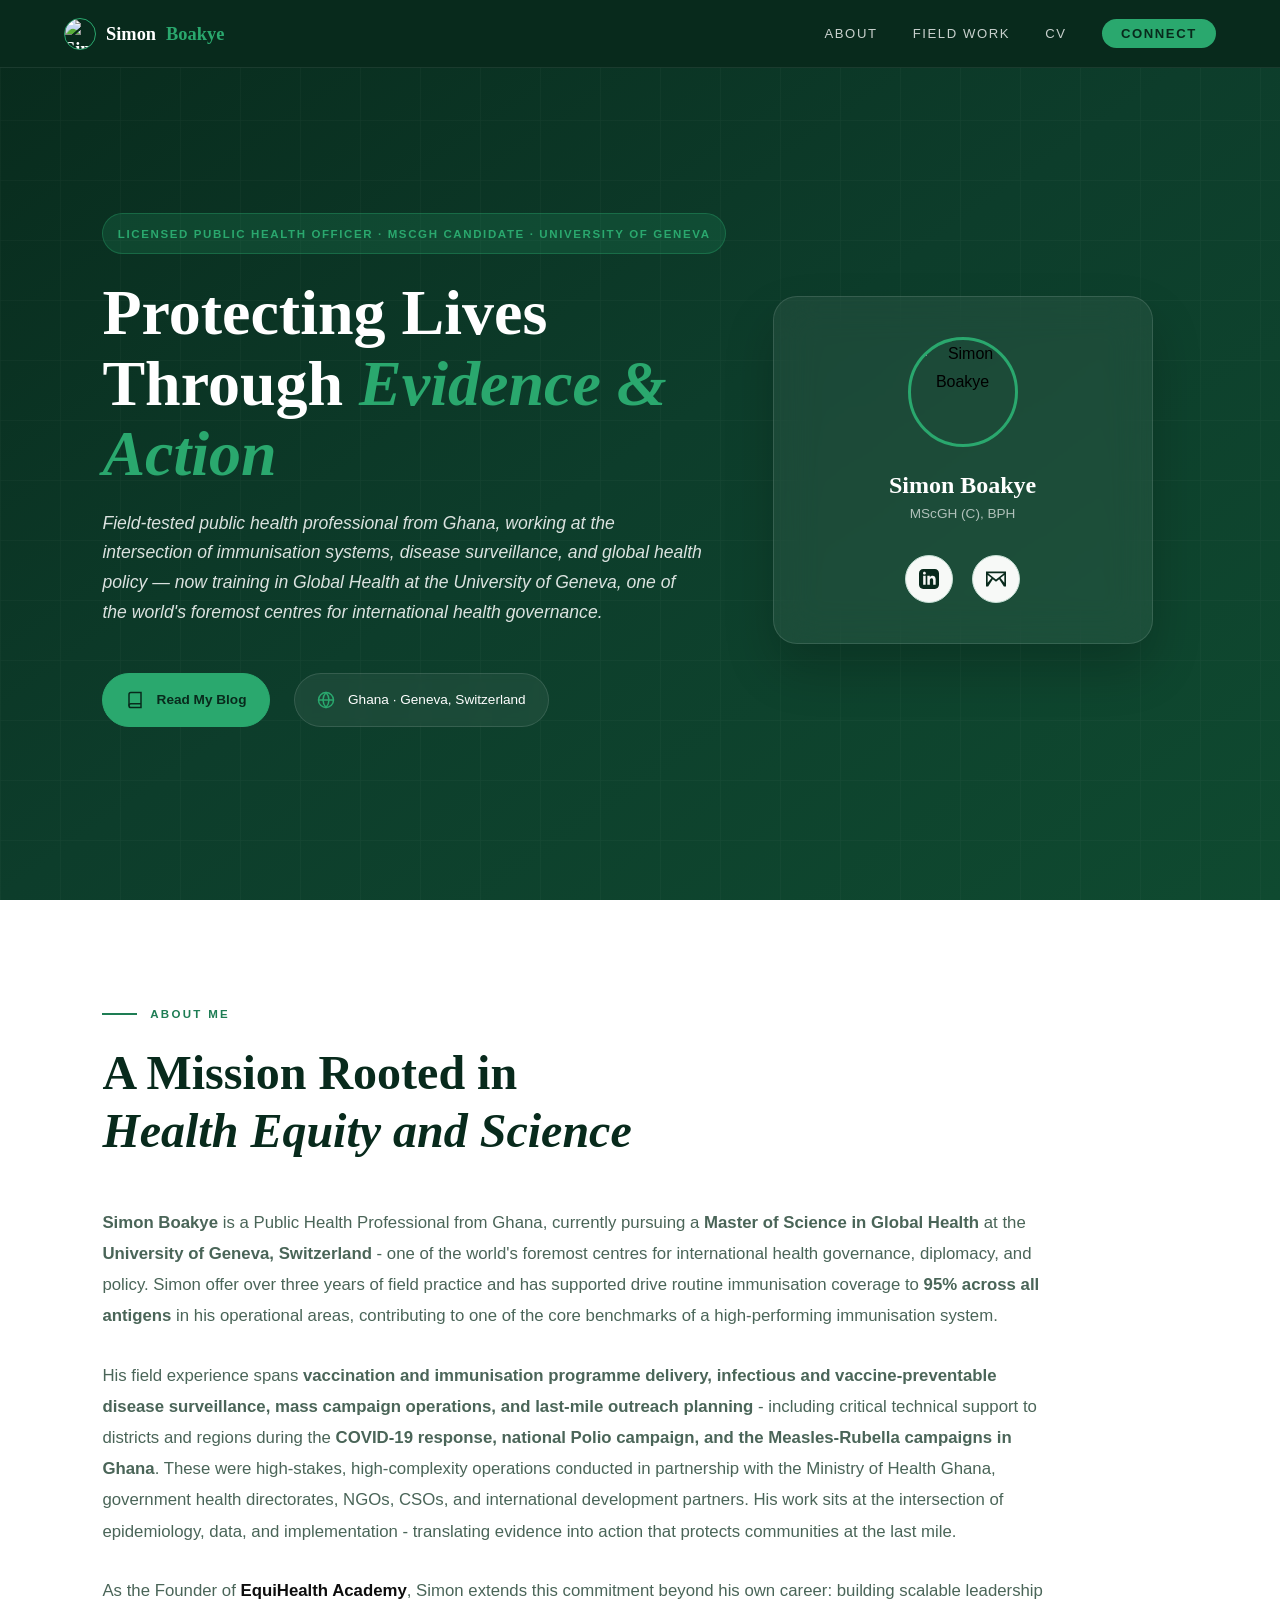
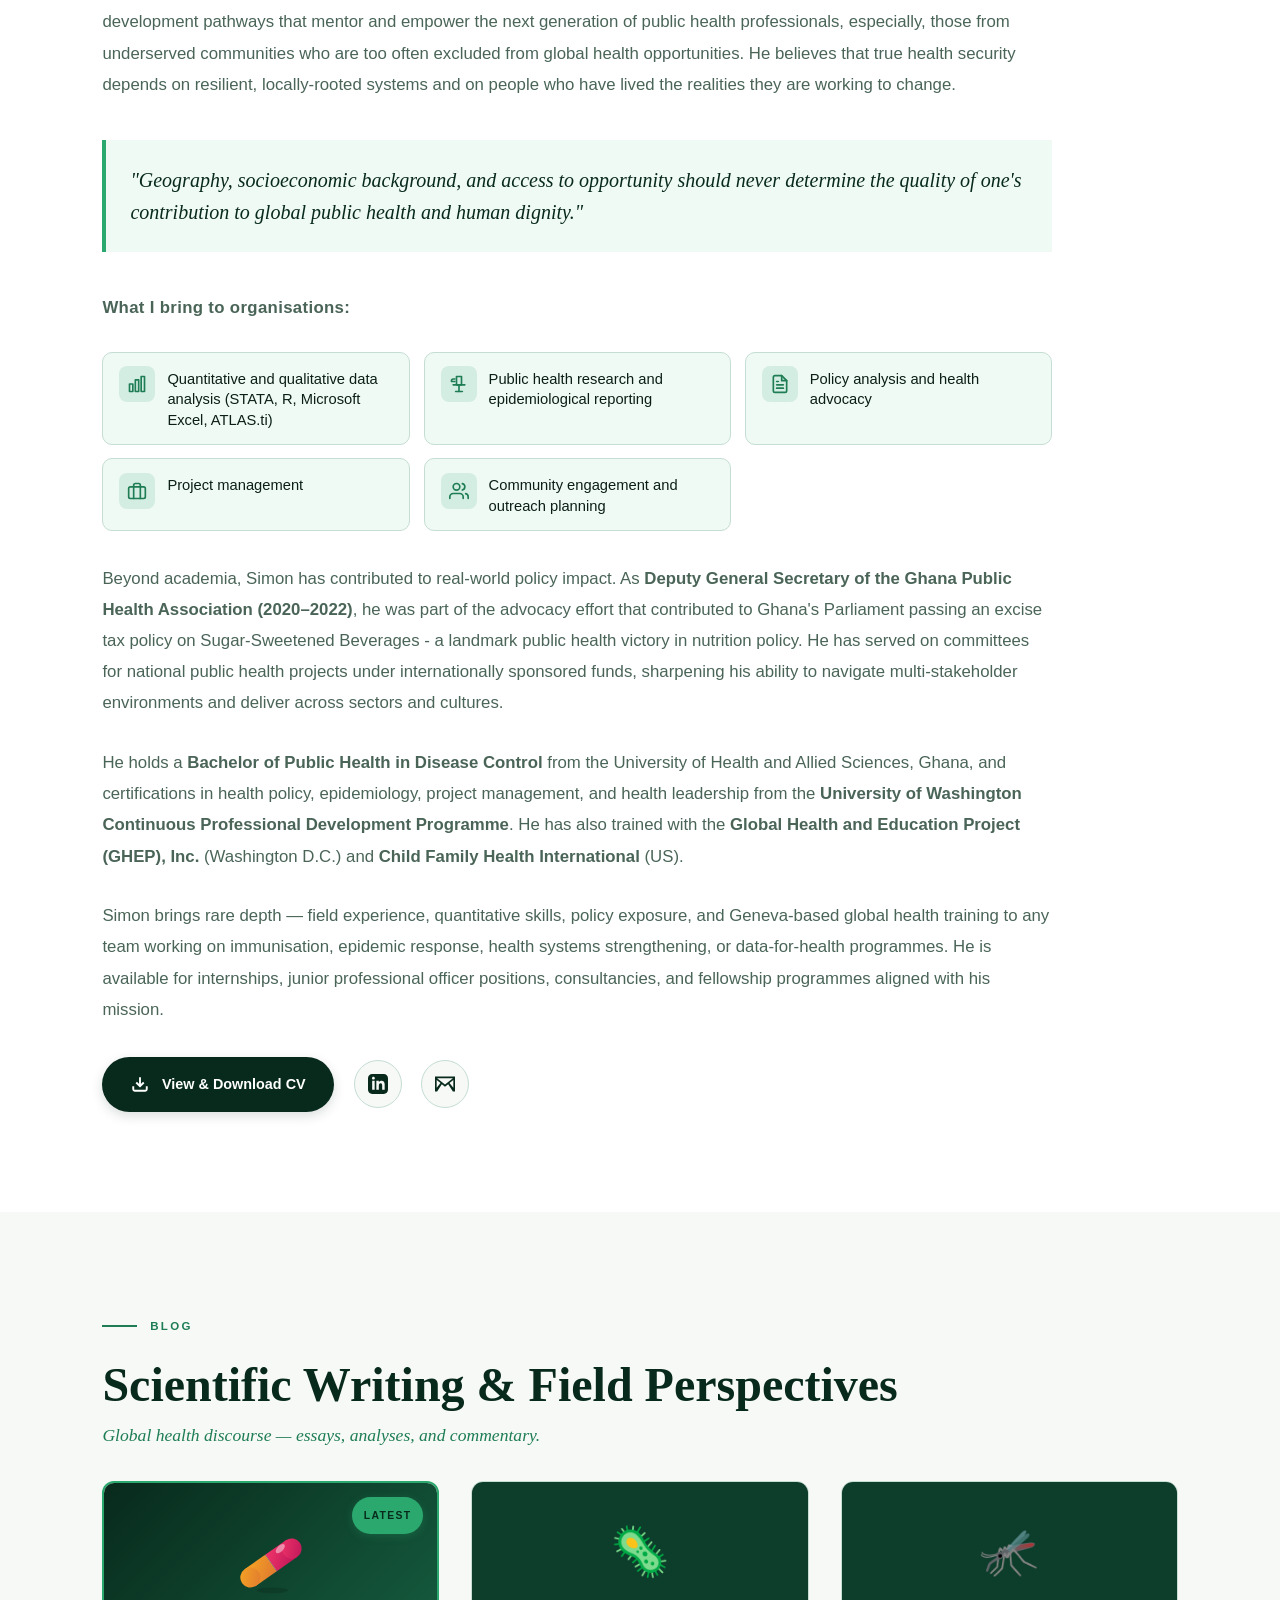
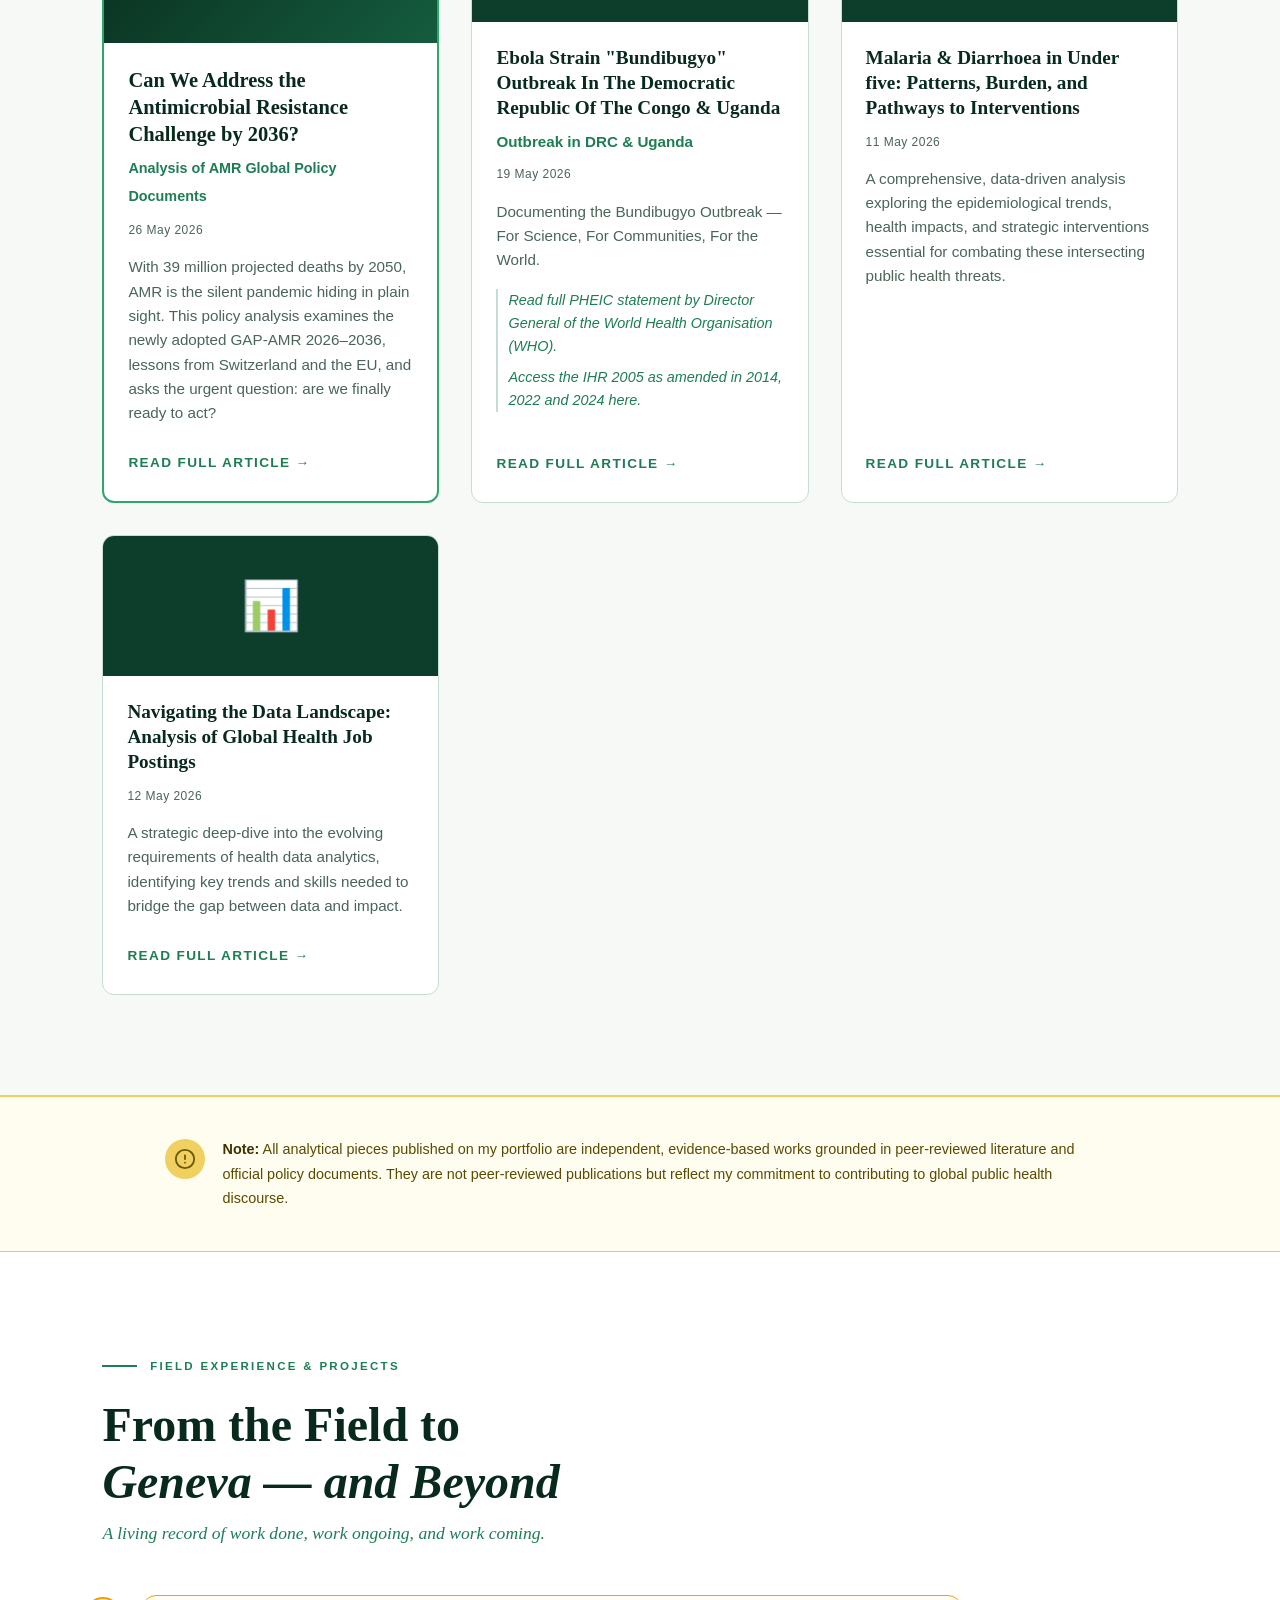
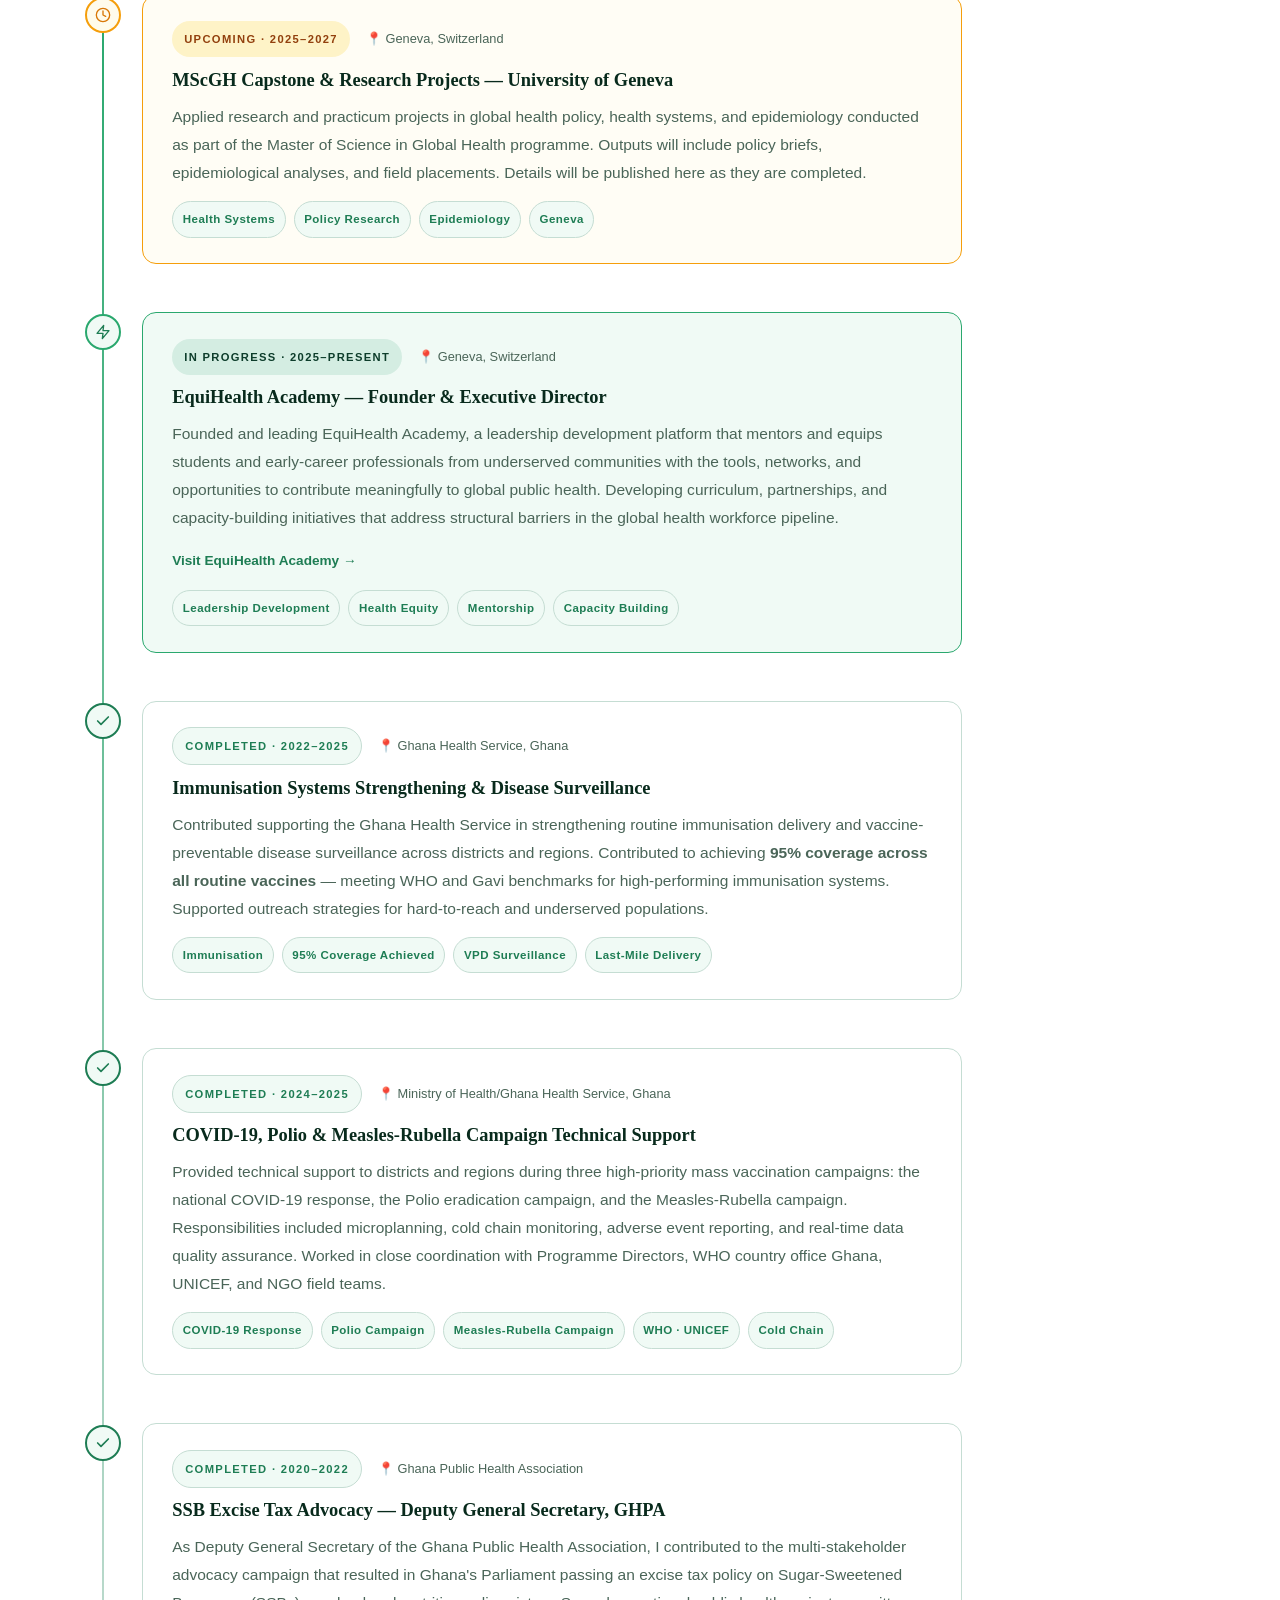
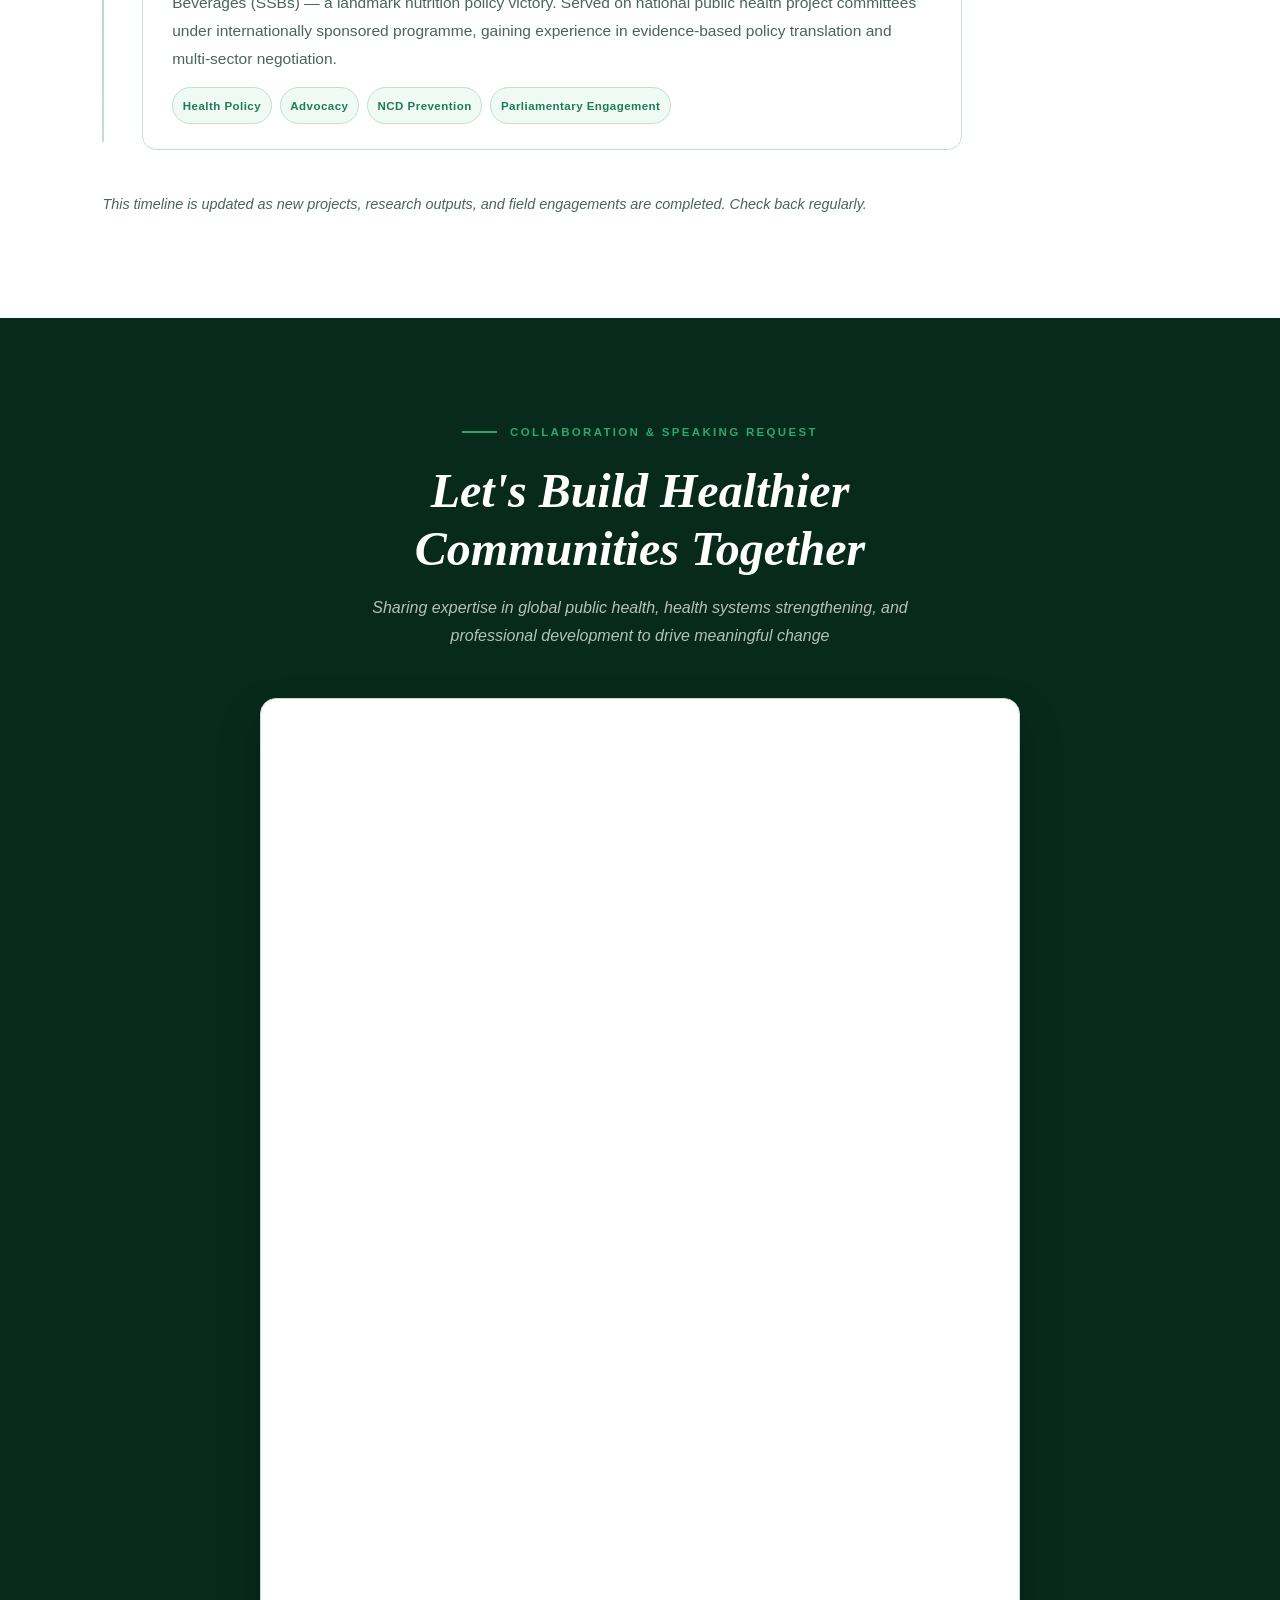
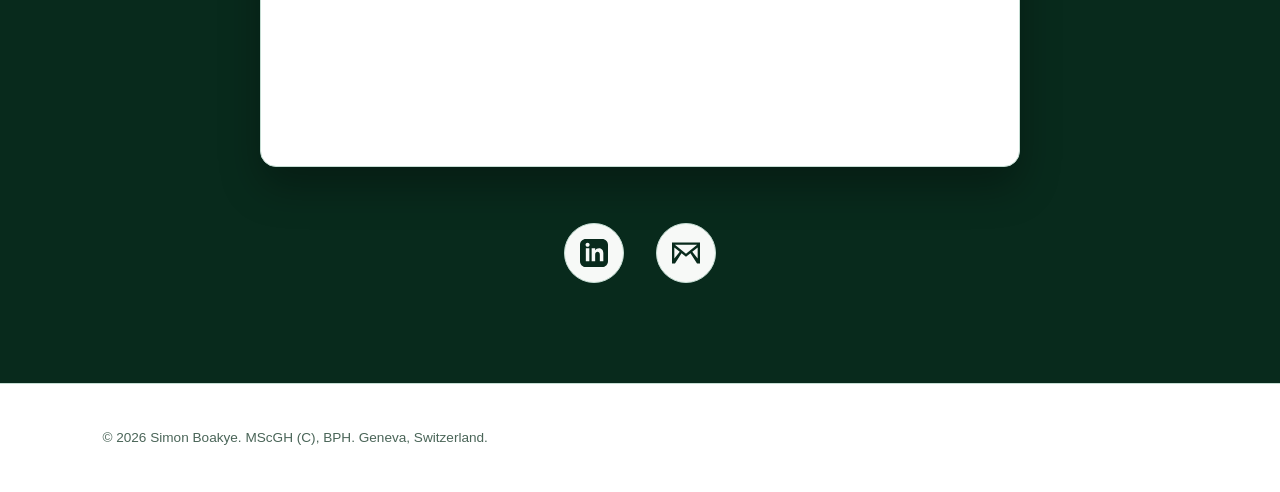
==== commit 84299b45: "Update index.html" ====
--- a/index.html
+++ b/index.html
@@ -11,7 +11,7 @@
   <script src="https://cdn.botpress.cloud/webchat/v3.6/inject.js" defer></script>
   <script src="https://files.bpcontent.cloud/2026/02/09/16/20260209161632-8TUDXJ4F.js" defer></script>
     
-  <title>Simon Boakye — Public Health Officer &amp; Master of Global Health Candidate </title>
+  <title>Simon Boakye — Public Health Officer &amp; Master of Global Health Candidate </title> 
   <meta name="robots" content="index,follow" />
   <meta name="generator" content="GrapesJS Studio" />
   <meta name="description" content="Portfolio of Simon Boakye, Licensed Public Health Officer and Master of Global Health candidate specializing in immunization systems and health equity." />
@@ -873,7 +873,7 @@
       <div class="hero-badge">Licensed Public Health Officer · MScGH Candidate · University of Geneva</div>
       <h1 class="hero-title">Protecting Lives<br/>Through <em>Evidence &amp; Action</em></h1>
       <p class="hero-sub">
-        Field-tested public health professional from Ghana, working at the intersection of immunisation systems, disease surveillance, and global health policy — now training at one of the world's foremost centres for international health governance.</p>
+        Field-tested public health professional from Ghana, working at the intersection of immunisation systems, disease surveillance, and global health policy — now training in Global Health at the University of Geneva, one of the world's foremost centres for international health governance.</p>
       <div class="hero-ctas"><a href="#blog" class="btn-tab primary-cta"><svg viewBox="0 0 24 24">
             <path d="M4 19.5A2.5 2.5 0 0 1 6.5 17H20"></path>
             <path d="M6.5 2H20v20H6.5A2.5 2.5 0 0 1 4 19.5v-15A2.5 2.5 0 0 1 6.5 2z"></path>
@@ -916,11 +916,11 @@
     <div class="about-container">
       <div class="about-text">
 
-        <p><strong>Simon Boakye</strong> is a Licensed Public Health Officer from Ghana, currently pursuing a <strong>Master of Science in Global Health</strong> at the <strong>University of Geneva, Switzerland</strong> — one of the world's foremost centres for international health governance, diplomacy, and policy. Over more than three years of field practice, he has helped drive routine immunisation coverage to <strong>95% across all antigens</strong> in his operational areas, contributing to one of the core benchmarks of a high-performing immunisation system.</p>
-
-        <p>His field experience spans <strong>vaccination and immunisation programme delivery, vaccine-preventable disease surveillance, mass campaign operations, and last-mile outreach planning</strong> — including critical technical support to districts and regions during the <strong>COVID-19 response, the national Polio campaign, and the Measles-Rubella campaign</strong>. These were high-stakes, high-complexity operations conducted in partnership with the Ghana Health Service, government health directorates, NGOs, CSOs, and international development partners. His work sits squarely at the intersection of epidemiology, data, and implementation — translating evidence into action that protects communities at the last mile.</p>
-
-        <p id="inuit4">As the Founder of <b><a href="https://equihealthacademy.org/" target="_blank" class="gjs-t-link"><span data-gs-mrk-color="" id="ieaxn3"><span data-gs-mrk-bgcolor="">EquiHealth Academy</span></span></a></b>, Simon extends this commitment beyond his own career: building scalable leadership development pathways that mentor and empower the next generation of public health professionals — especially those from underserved communities who are too often excluded from global health opportunities. He believes that true health security depends on resilient, locally-rooted systems and on people who have lived the realities they are working to change.</p>
+        <p><strong>Simon Boakye</strong> is a Public Health Professional from Ghana, currently pursuing a <strong>Master of Science in Global Health</strong> at the <strong>University of Geneva, Switzerland</strong> - one of the world's foremost centres for international health governance, diplomacy, and policy. Simon offer over three years of field practice and has supported drive routine immunisation coverage to <strong>95% across all antigens</strong> in his operational areas, contributing to one of the core benchmarks of a high-performing immunisation system.</p>
+
+        <p>His field experience spans <strong>vaccination and immunisation programme delivery, infectious and vaccine-preventable disease surveillance, mass campaign operations, and last-mile outreach planning</strong> - including critical technical support to districts and regions during the <strong>COVID-19 response, national Polio campaign, and the Measles-Rubella campaigns in Ghana</strong>. These were high-stakes, high-complexity operations conducted in partnership with the Ministry of Health Ghana, government health directorates, NGOs, CSOs, and international development partners. His work sits at the intersection of epidemiology, data, and implementation - translating evidence into action that protects communities at the last mile.</p>
+
+        <p id="inuit4">As the Founder of <b><a href="https://equihealthacademy.org/" target="_blank" class="gjs-t-link"><span data-gs-mrk-color="" id="ieaxn3"><span data-gs-mrk-bgcolor="">EquiHealth Academy</span></span></a></b>, Simon extends this commitment beyond his own career: building scalable leadership development pathways that mentor and empower the next generation of public health professionals, especially, those from underserved communities who are too often excluded from global health opportunities. He believes that true health security depends on resilient, locally-rooted systems and on people who have lived the realities they are working to change.</p>
 
         <div class="about-highlight">
           "Geography, socioeconomic background, and access to opportunity should never determine the quality of one's
@@ -935,7 +935,7 @@
               <!-- Bar chart / data analysis icon -->
               <svg viewBox="0 0 24 24"><rect x="3" y="12" width="4" height="9"/><rect x="10" y="7" width="4" height="14"/><rect x="17" y="3" width="4" height="18"/></svg>
             </div>
-            <span class="skill-text">Quantitative data analysis (STATA, R, Microsoft Excel)</span>
+            <span class="skill-text">Quantitative and qualitative data analysis (STATA, R, Microsoft Excel, ATLAS.ti)</span>
           </div>
 
           <div class="skill-item" role="listitem">
@@ -959,7 +959,7 @@
               <!-- Briefcase / project management icon -->
               <svg viewBox="0 0 24 24"><rect x="2" y="7" width="20" height="14" rx="2" ry="2"/><path d="M16 21V5a2 2 0 0 0-2-2h-4a2 2 0 0 0-2 2v16"/></svg>
             </div>
-            <span class="skill-text">Project management across national and international programmes</span>
+            <span class="skill-text">Project management</span>
           </div>
 
           <div class="skill-item" role="listitem">
@@ -972,11 +972,11 @@
 
         </div>
 
-        <p>Beyond academia, Simon has contributed to real-world policy impact. As <strong>Deputy General Secretary of the Ghana Public Health Association (2020–2022)</strong>, he was part of the advocacy effort that contributed to Ghana's Parliament passing an excise tax policy on Sugar-Sweetened Beverages — a landmark public health victory in nutrition policy. He has served on committees for national public health projects and internationally sponsored programmes, sharpening his ability to navigate multi-stakeholder environments and deliver across sectors and cultures.</p>
+        <p>Beyond academia, Simon has contributed to real-world policy impact. As <strong>Deputy General Secretary of the Ghana Public Health Association (2020–2022)</strong>, he was part of the advocacy effort that contributed to Ghana's Parliament passing an excise tax policy on Sugar-Sweetened Beverages - a landmark public health victory in nutrition policy. He has served on committees for national public health projects under internationally sponsored funds, sharpening his ability to navigate multi-stakeholder environments and deliver across sectors and cultures.</p>
 
         <p>He holds a <strong>Bachelor of Public Health in Disease Control</strong> from the University of Health and Allied Sciences, Ghana, and certifications in health policy, epidemiology, project management, and health leadership from the <strong>University of Washington Continuous Professional Development Programme</strong>. He has also trained with the <strong>Global Health and Education Project (GHEP), Inc.</strong> (Washington D.C.) and <strong>Child Family Health International</strong> (US).</p>
 
-        <p>Simon brings rare depth — field experience, quantitative skills, policy exposure, and Geneva-based global health training — to any team working on immunisation, epidemic response, health systems strengthening, or data-for-health programmes. He is available for internships, junior professional officer positions, consultancies, and fellowship programmes aligned with his mission.</p>
+        <p>Simon brings rare depth — field experience, quantitative skills, policy exposure, and Geneva-based global health training to any team working on immunisation, epidemic response, health systems strengthening, or data-for-health programmes. He is available for internships, junior professional officer positions, consultancies, and fellowship programmes aligned with his mission.</p>
 
         <div class="cv-social-row">
           <a href="https://drive.google.com/file/d/1Z4etNe5OFAcm0QjT_UQxP2sF7uMeklRB/view?usp=sharing" target="_blank" class="btn-cv-full">
@@ -1142,7 +1142,7 @@
         </div>
         <div class="timeline-content">
           <div class="timeline-meta">
-            <span class="timeline-tag upcoming-tag">Upcoming · 2026–2027</span>
+            <span class="timeline-tag upcoming-tag">Upcoming · 2025–2027</span>
             <span class="timeline-location">📍 Geneva, Switzerland</span>
           </div>
           <h3 class="timeline-title">MScGH Capstone &amp; Research Projects — University of Geneva</h3>
@@ -1163,7 +1163,7 @@
         </div>
         <div class="timeline-content">
           <div class="timeline-meta">
-            <span class="timeline-tag current-tag">In Progress · 2024–Present</span>
+            <span class="timeline-tag current-tag">In Progress · 2025–Present</span>
             <span class="timeline-location">📍 Geneva, Switzerland</span>
           </div>
           <h3 class="timeline-title">EquiHealth Academy — Founder &amp; Executive Director</h3>
@@ -1185,11 +1185,11 @@
         </div>
         <div class="timeline-content">
           <div class="timeline-meta">
-            <span class="timeline-tag done-tag">Completed · 2021–2024</span>
+            <span class="timeline-tag done-tag">Completed · 2022–2025</span>
             <span class="timeline-location">📍 Ghana Health Service, Ghana</span>
           </div>
           <h3 class="timeline-title">Immunisation Systems Strengthening &amp; Disease Surveillance</h3>
-          <p class="timeline-desc">Served as a frontline Public Health Officer supporting the Ghana Health Service in strengthening routine immunisation delivery and vaccine-preventable disease surveillance across districts and regions. Contributed to achieving <strong>95% coverage across all routine vaccines</strong> — meeting WHO and Gavi benchmarks for high-performing immunisation systems. Designed and executed outreach strategies for hard-to-reach and underserved populations.</p>
+          <p class="timeline-desc">Contributed supporting the Ghana Health Service in strengthening routine immunisation delivery and vaccine-preventable disease surveillance across districts and regions. Contributed to achieving <strong>95% coverage across all routine vaccines</strong> — meeting WHO and Gavi benchmarks for high-performing immunisation systems. Supported outreach strategies for hard-to-reach and underserved populations.</p>
           <div class="timeline-tags-row">
             <span class="t-tag">Immunisation</span>
             <span class="t-tag">95% Coverage Achieved</span>
@@ -1206,15 +1206,15 @@
         </div>
         <div class="timeline-content">
           <div class="timeline-meta">
-            <span class="timeline-tag done-tag">Completed · 2020–2023</span>
-            <span class="timeline-location">📍 Multi-District, Ghana</span>
+            <span class="timeline-tag done-tag">Completed · 2024–2025</span>
+            <span class="timeline-location">📍 Ministry of Health/Ghana Health Service, Ghana</span>
           </div>
           <h3 class="timeline-title">COVID-19, Polio &amp; Measles-Rubella Campaign Technical Support</h3>
-          <p class="timeline-desc">Provided technical support to districts and regions during three high-priority mass vaccination campaigns: the national COVID-19 response, the Polio eradication campaign, and the Measles-Rubella campaign. Responsibilities included microplanning, cold chain monitoring, adverse event reporting, and real-time data quality assurance. Worked in close coordination with GHS, WHO country office, UNICEF, and NGO field teams.</p>
+          <p class="timeline-desc">Provided technical support to districts and regions during three high-priority mass vaccination campaigns: the national COVID-19 response, the Polio eradication campaign, and the Measles-Rubella campaign. Responsibilities included microplanning, cold chain monitoring, adverse event reporting, and real-time data quality assurance. Worked in close coordination with Programme Directors, WHO country office Ghana, UNICEF, and NGO field teams.</p>
           <div class="timeline-tags-row">
             <span class="t-tag">COVID-19 Response</span>
             <span class="t-tag">Polio Campaign</span>
-            <span class="t-tag">Measles-Rubella</span>
+            <span class="t-tag">Measles-Rubella Campaign</span>
             <span class="t-tag">WHO · UNICEF</span>
             <span class="t-tag">Cold Chain</span>
           </div>
@@ -1232,7 +1232,7 @@
             <span class="timeline-location">📍 Ghana Public Health Association</span>
           </div>
           <h3 class="timeline-title">SSB Excise Tax Advocacy — Deputy General Secretary, GHPA</h3>
-          <p class="timeline-desc">As Deputy General Secretary of the Ghana Public Health Association, contributed to the multi-stakeholder advocacy campaign that resulted in Ghana's Parliament passing an excise tax policy on Sugar-Sweetened Beverages (SSBs) — a landmark nutrition policy victory. Served on national public health project committees and internationally sponsored programme working groups, gaining experience in evidence-based policy translation and multi-sector negotiation.</p>
+          <p class="timeline-desc">As Deputy General Secretary of the Ghana Public Health Association, I contributed to the multi-stakeholder advocacy campaign that resulted in Ghana's Parliament passing an excise tax policy on Sugar-Sweetened Beverages (SSBs) — a landmark nutrition policy victory. Served on national public health project committees under internationally sponsored programme, gaining experience in evidence-based policy translation and multi-sector negotiation.</p>
           <div class="timeline-tags-row">
             <span class="t-tag">Health Policy</span>
             <span class="t-tag">Advocacy</span>
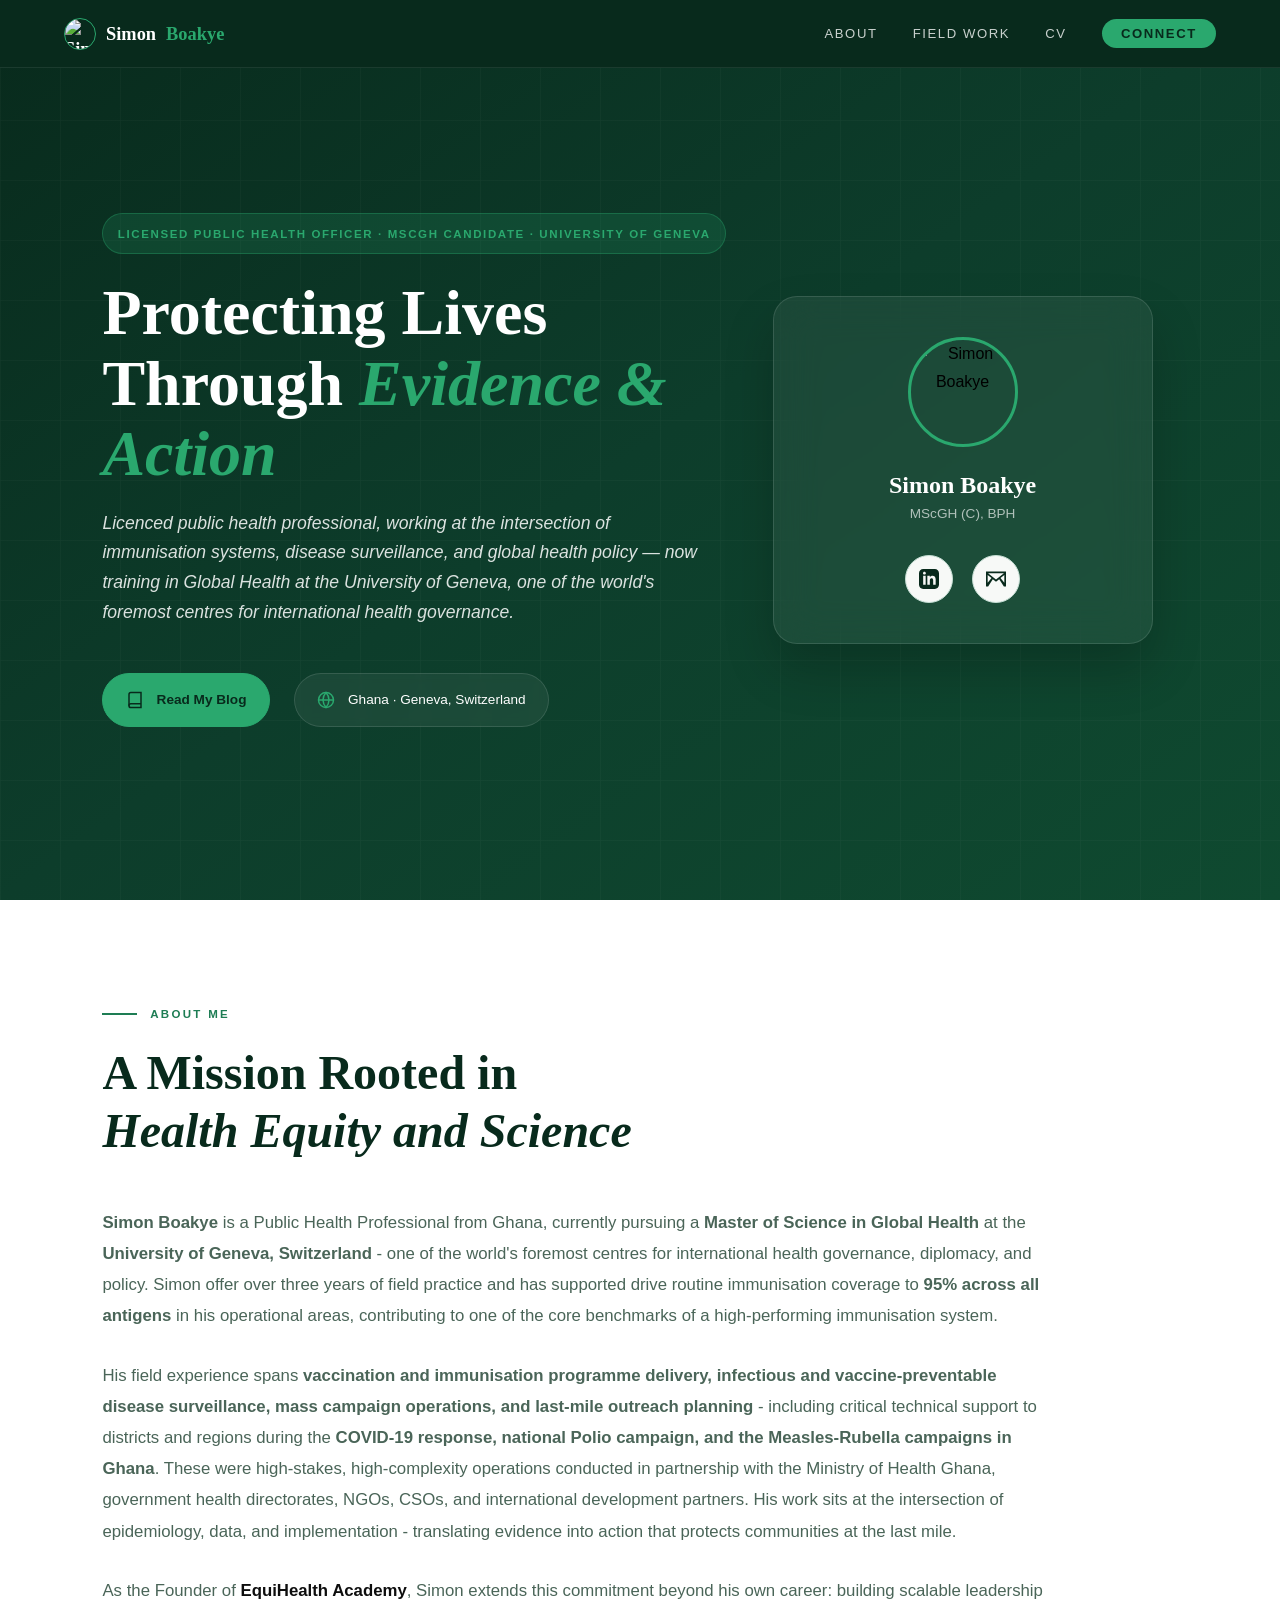
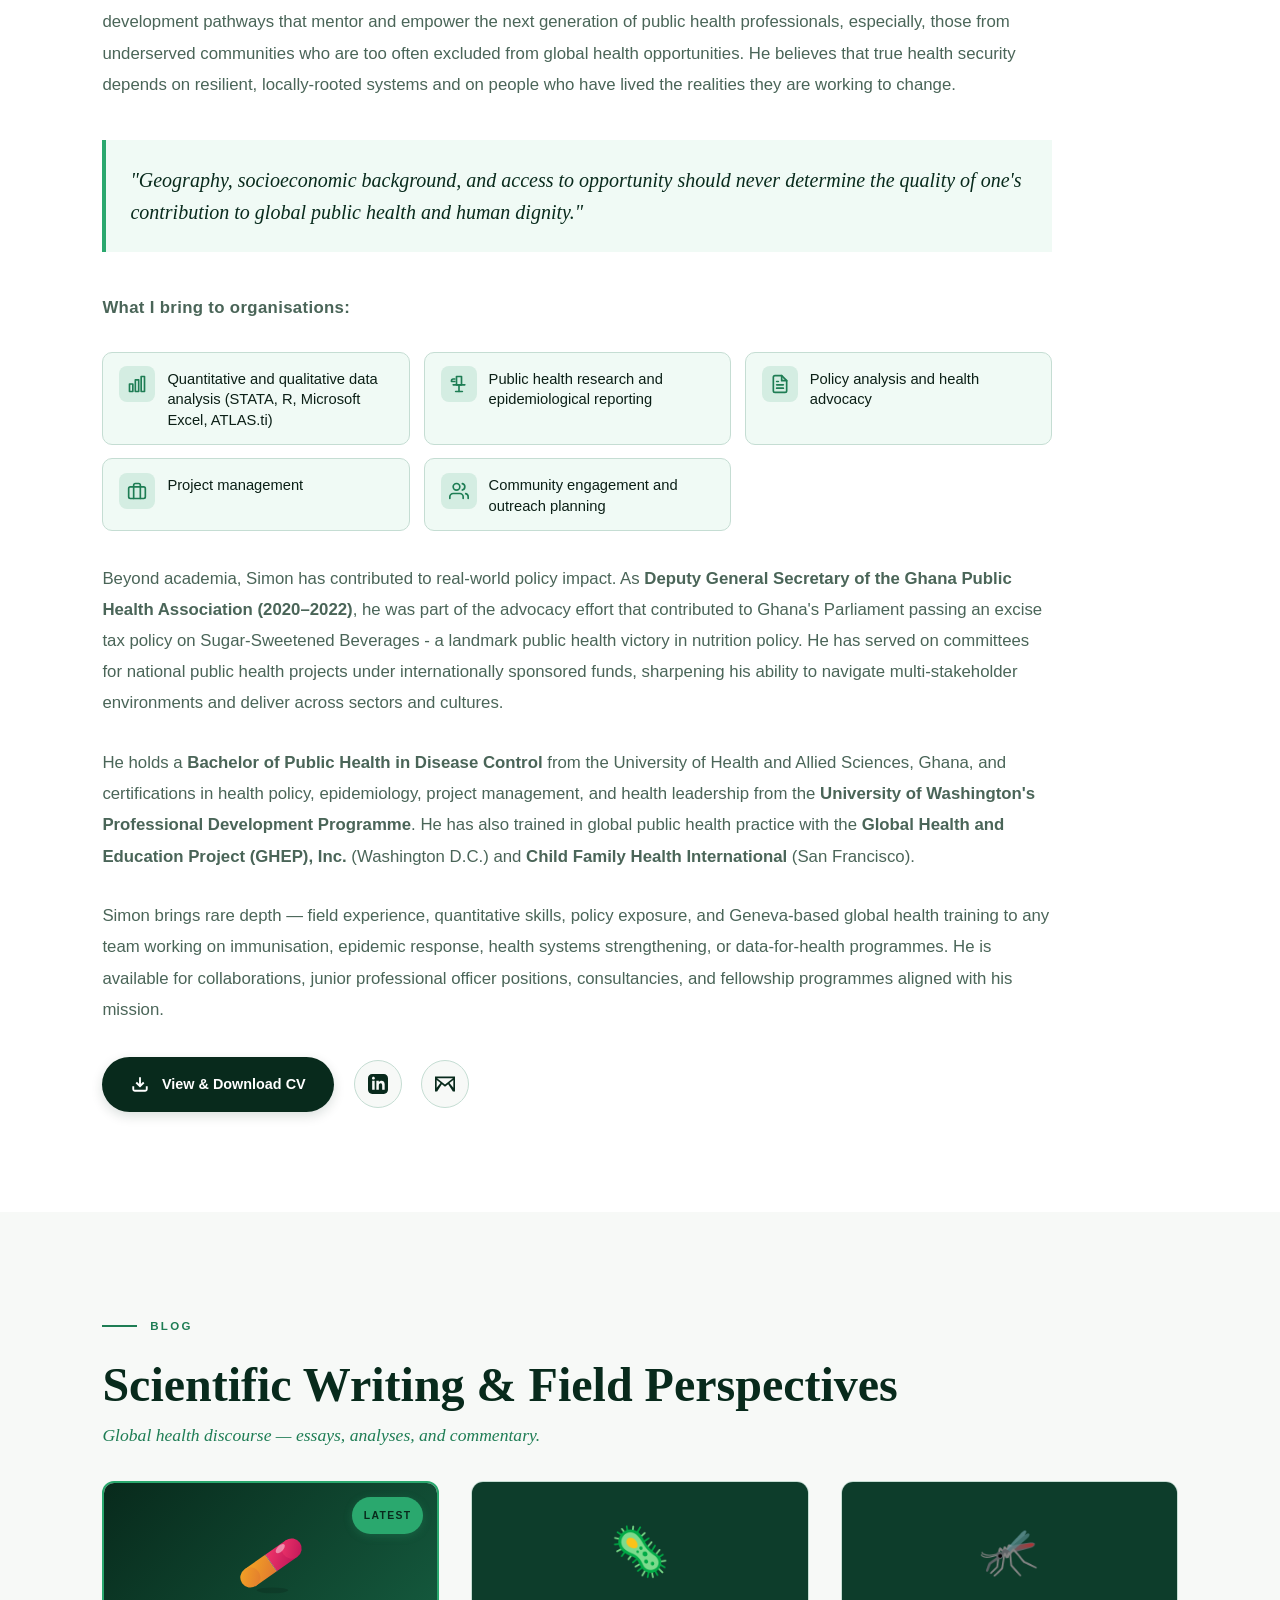
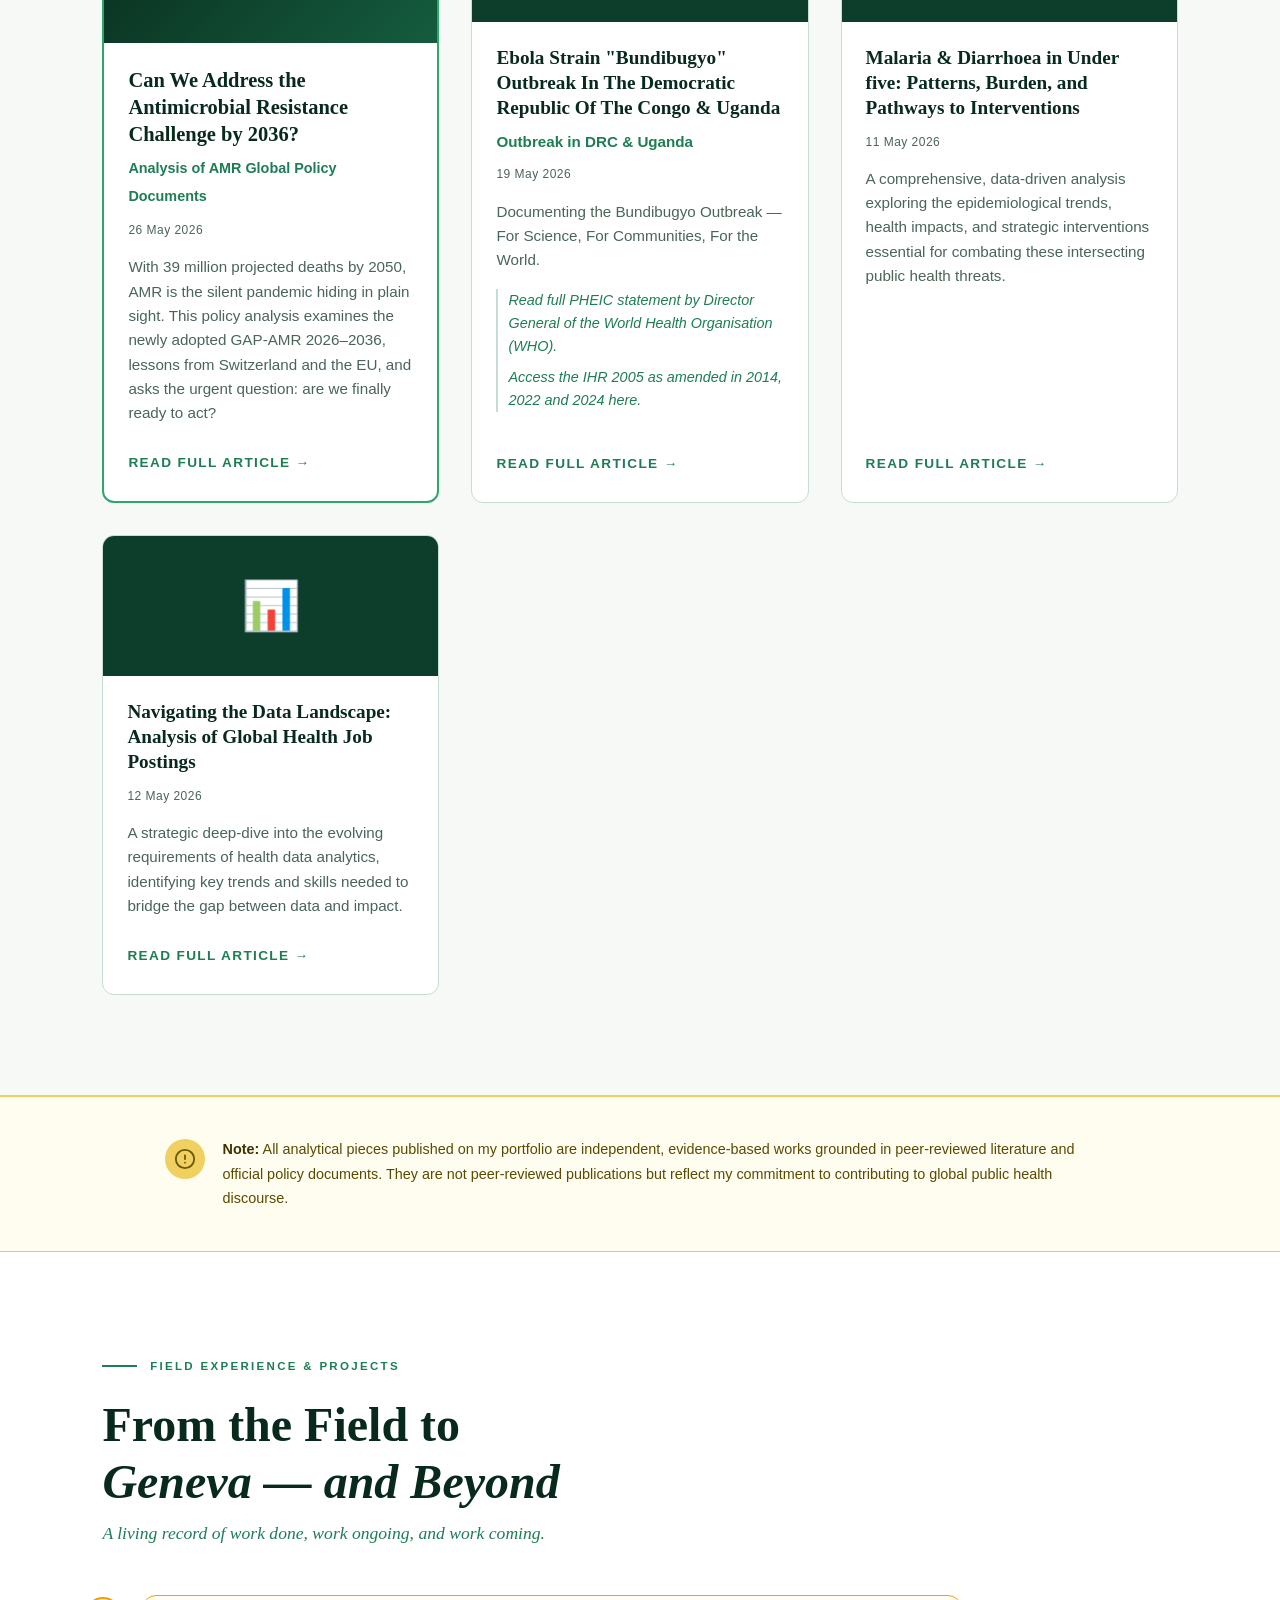
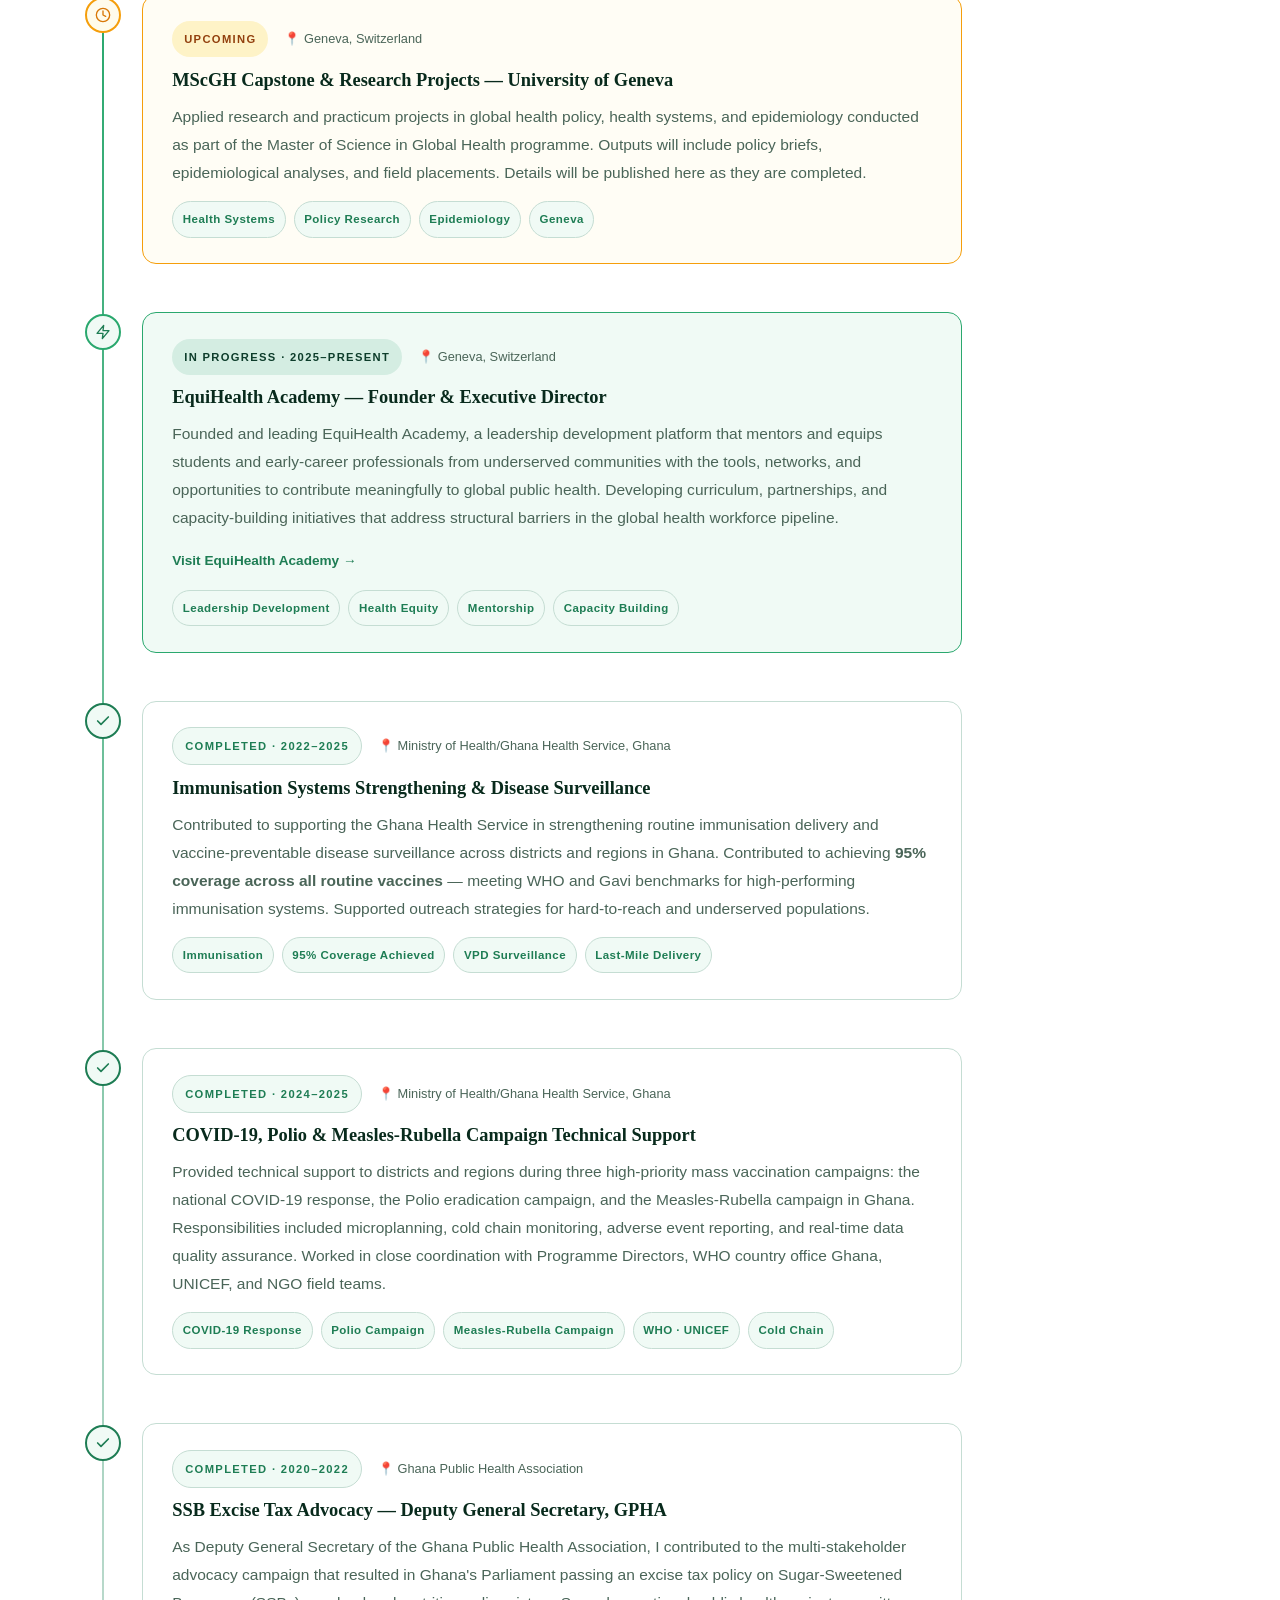
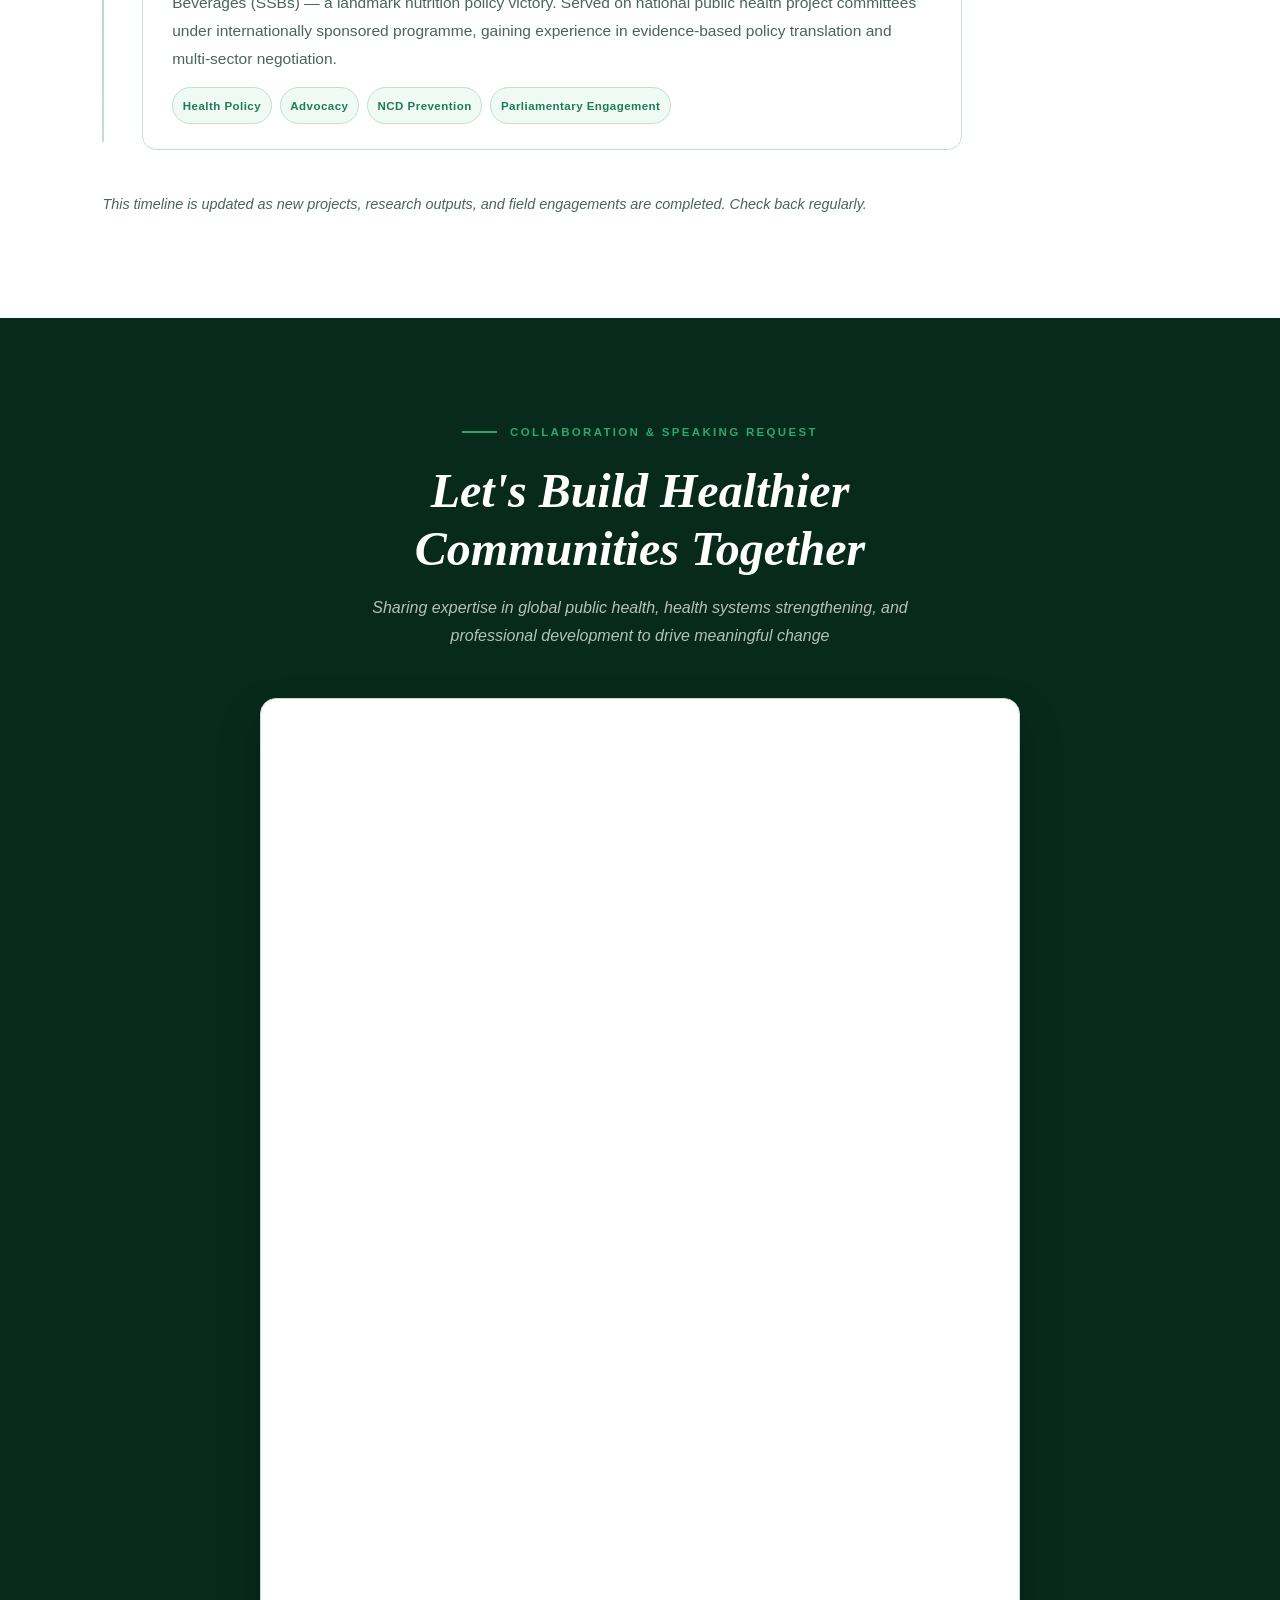
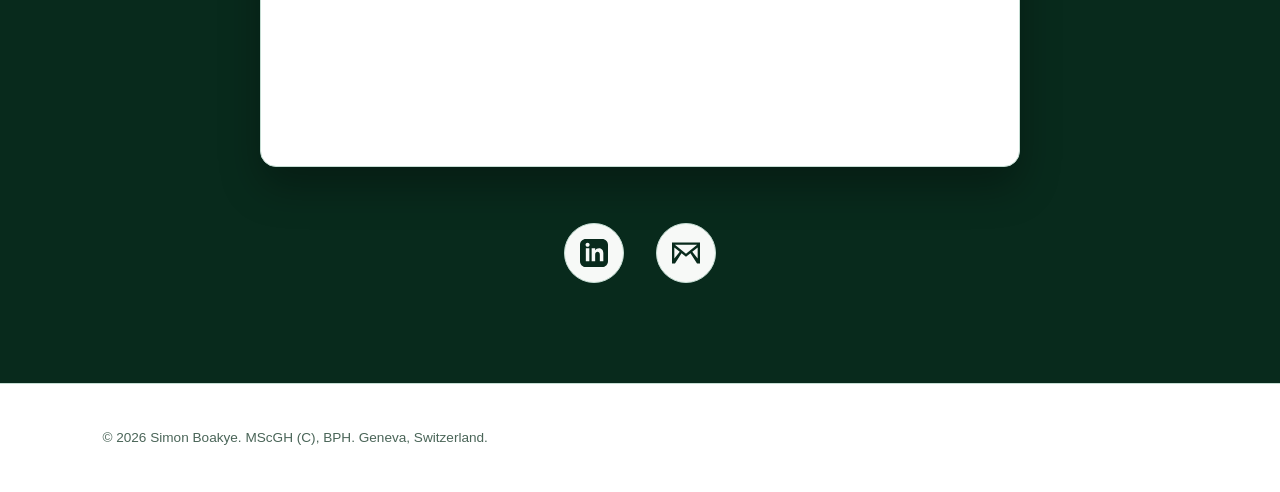
==== commit 6651840c: "Update index.html" ====
--- a/index.html
+++ b/index.html
@@ -873,7 +873,7 @@
       <div class="hero-badge">Licensed Public Health Officer · MScGH Candidate · University of Geneva</div>
       <h1 class="hero-title">Protecting Lives<br/>Through <em>Evidence &amp; Action</em></h1>
       <p class="hero-sub">
-        Field-tested public health professional from Ghana, working at the intersection of immunisation systems, disease surveillance, and global health policy — now training in Global Health at the University of Geneva, one of the world's foremost centres for international health governance.</p>
+        Licenced public health professional, working at the intersection of immunisation systems, disease surveillance, and global health policy — now training in Global Health at the University of Geneva, one of the world's foremost centres for international health governance.</p>
       <div class="hero-ctas"><a href="#blog" class="btn-tab primary-cta"><svg viewBox="0 0 24 24">
             <path d="M4 19.5A2.5 2.5 0 0 1 6.5 17H20"></path>
             <path d="M6.5 2H20v20H6.5A2.5 2.5 0 0 1 4 19.5v-15A2.5 2.5 0 0 1 6.5 2z"></path>
@@ -974,9 +974,9 @@
 
         <p>Beyond academia, Simon has contributed to real-world policy impact. As <strong>Deputy General Secretary of the Ghana Public Health Association (2020–2022)</strong>, he was part of the advocacy effort that contributed to Ghana's Parliament passing an excise tax policy on Sugar-Sweetened Beverages - a landmark public health victory in nutrition policy. He has served on committees for national public health projects under internationally sponsored funds, sharpening his ability to navigate multi-stakeholder environments and deliver across sectors and cultures.</p>
 
-        <p>He holds a <strong>Bachelor of Public Health in Disease Control</strong> from the University of Health and Allied Sciences, Ghana, and certifications in health policy, epidemiology, project management, and health leadership from the <strong>University of Washington Continuous Professional Development Programme</strong>. He has also trained with the <strong>Global Health and Education Project (GHEP), Inc.</strong> (Washington D.C.) and <strong>Child Family Health International</strong> (US).</p>
-
-        <p>Simon brings rare depth — field experience, quantitative skills, policy exposure, and Geneva-based global health training to any team working on immunisation, epidemic response, health systems strengthening, or data-for-health programmes. He is available for internships, junior professional officer positions, consultancies, and fellowship programmes aligned with his mission.</p>
+        <p>He holds a <strong>Bachelor of Public Health in Disease Control</strong> from the University of Health and Allied Sciences, Ghana, and certifications in health policy, epidemiology, project management, and health leadership from the <strong>University of Washington's Professional Development Programme</strong>. He has also trained in global public health practice with the <strong>Global Health and Education Project (GHEP), Inc.</strong> (Washington D.C.) and <strong>Child Family Health International</strong> (San Francisco).</p>
+
+        <p>Simon brings rare depth — field experience, quantitative skills, policy exposure, and Geneva-based global health training to any team working on immunisation, epidemic response, health systems strengthening, or data-for-health programmes. He is available for collaborations, junior professional officer positions, consultancies, and fellowship programmes aligned with his mission.</p>
 
         <div class="cv-social-row">
           <a href="https://drive.google.com/file/d/1Z4etNe5OFAcm0QjT_UQxP2sF7uMeklRB/view?usp=sharing" target="_blank" class="btn-cv-full">
@@ -1142,7 +1142,7 @@
         </div>
         <div class="timeline-content">
           <div class="timeline-meta">
-            <span class="timeline-tag upcoming-tag">Upcoming · 2025–2027</span>
+            <span class="timeline-tag upcoming-tag">Upcoming</span>
             <span class="timeline-location">📍 Geneva, Switzerland</span>
           </div>
           <h3 class="timeline-title">MScGH Capstone &amp; Research Projects — University of Geneva</h3>
@@ -1186,10 +1186,10 @@
         <div class="timeline-content">
           <div class="timeline-meta">
             <span class="timeline-tag done-tag">Completed · 2022–2025</span>
-            <span class="timeline-location">📍 Ghana Health Service, Ghana</span>
+            <span class="timeline-location">📍 Ministry of Health/Ghana Health Service, Ghana</span>
           </div>
           <h3 class="timeline-title">Immunisation Systems Strengthening &amp; Disease Surveillance</h3>
-          <p class="timeline-desc">Contributed supporting the Ghana Health Service in strengthening routine immunisation delivery and vaccine-preventable disease surveillance across districts and regions. Contributed to achieving <strong>95% coverage across all routine vaccines</strong> — meeting WHO and Gavi benchmarks for high-performing immunisation systems. Supported outreach strategies for hard-to-reach and underserved populations.</p>
+          <p class="timeline-desc">Contributed to supporting the Ghana Health Service in strengthening routine immunisation delivery and vaccine-preventable disease surveillance across districts and regions in Ghana. Contributed to achieving <strong>95% coverage across all routine vaccines</strong> — meeting WHO and Gavi benchmarks for high-performing immunisation systems. Supported outreach strategies for hard-to-reach and underserved populations.</p>
           <div class="timeline-tags-row">
             <span class="t-tag">Immunisation</span>
             <span class="t-tag">95% Coverage Achieved</span>
@@ -1210,7 +1210,7 @@
             <span class="timeline-location">📍 Ministry of Health/Ghana Health Service, Ghana</span>
           </div>
           <h3 class="timeline-title">COVID-19, Polio &amp; Measles-Rubella Campaign Technical Support</h3>
-          <p class="timeline-desc">Provided technical support to districts and regions during three high-priority mass vaccination campaigns: the national COVID-19 response, the Polio eradication campaign, and the Measles-Rubella campaign. Responsibilities included microplanning, cold chain monitoring, adverse event reporting, and real-time data quality assurance. Worked in close coordination with Programme Directors, WHO country office Ghana, UNICEF, and NGO field teams.</p>
+          <p class="timeline-desc">Provided technical support to districts and regions during three high-priority mass vaccination campaigns: the national COVID-19 response, the Polio eradication campaign, and the Measles-Rubella campaign in Ghana. Responsibilities included microplanning, cold chain monitoring, adverse event reporting, and real-time data quality assurance. Worked in close coordination with Programme Directors, WHO country office Ghana, UNICEF, and NGO field teams.</p>
           <div class="timeline-tags-row">
             <span class="t-tag">COVID-19 Response</span>
             <span class="t-tag">Polio Campaign</span>
@@ -1231,7 +1231,7 @@
             <span class="timeline-tag done-tag">Completed · 2020–2022</span>
             <span class="timeline-location">📍 Ghana Public Health Association</span>
           </div>
-          <h3 class="timeline-title">SSB Excise Tax Advocacy — Deputy General Secretary, GHPA</h3>
+          <h3 class="timeline-title">SSB Excise Tax Advocacy — Deputy General Secretary, GPHA</h3>
           <p class="timeline-desc">As Deputy General Secretary of the Ghana Public Health Association, I contributed to the multi-stakeholder advocacy campaign that resulted in Ghana's Parliament passing an excise tax policy on Sugar-Sweetened Beverages (SSBs) — a landmark nutrition policy victory. Served on national public health project committees under internationally sponsored programme, gaining experience in evidence-based policy translation and multi-sector negotiation.</p>
           <div class="timeline-tags-row">
             <span class="t-tag">Health Policy</span>
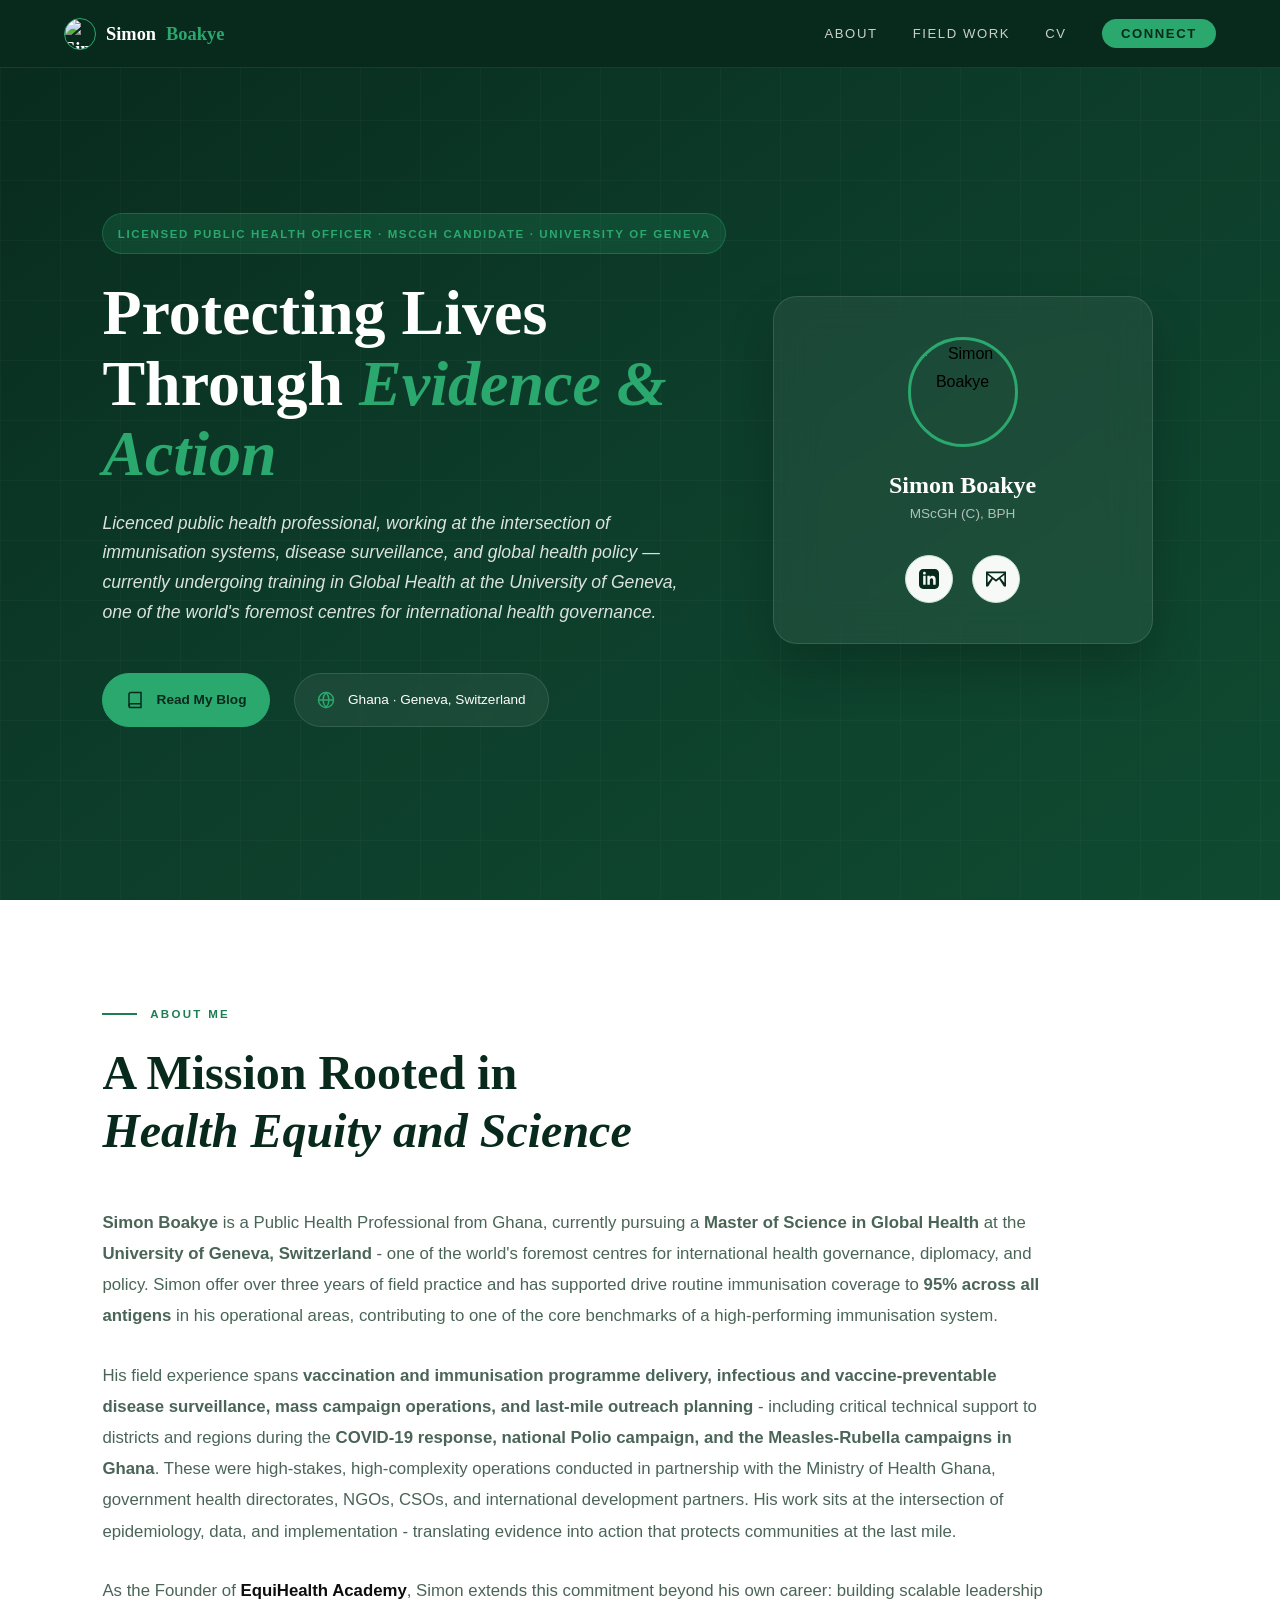
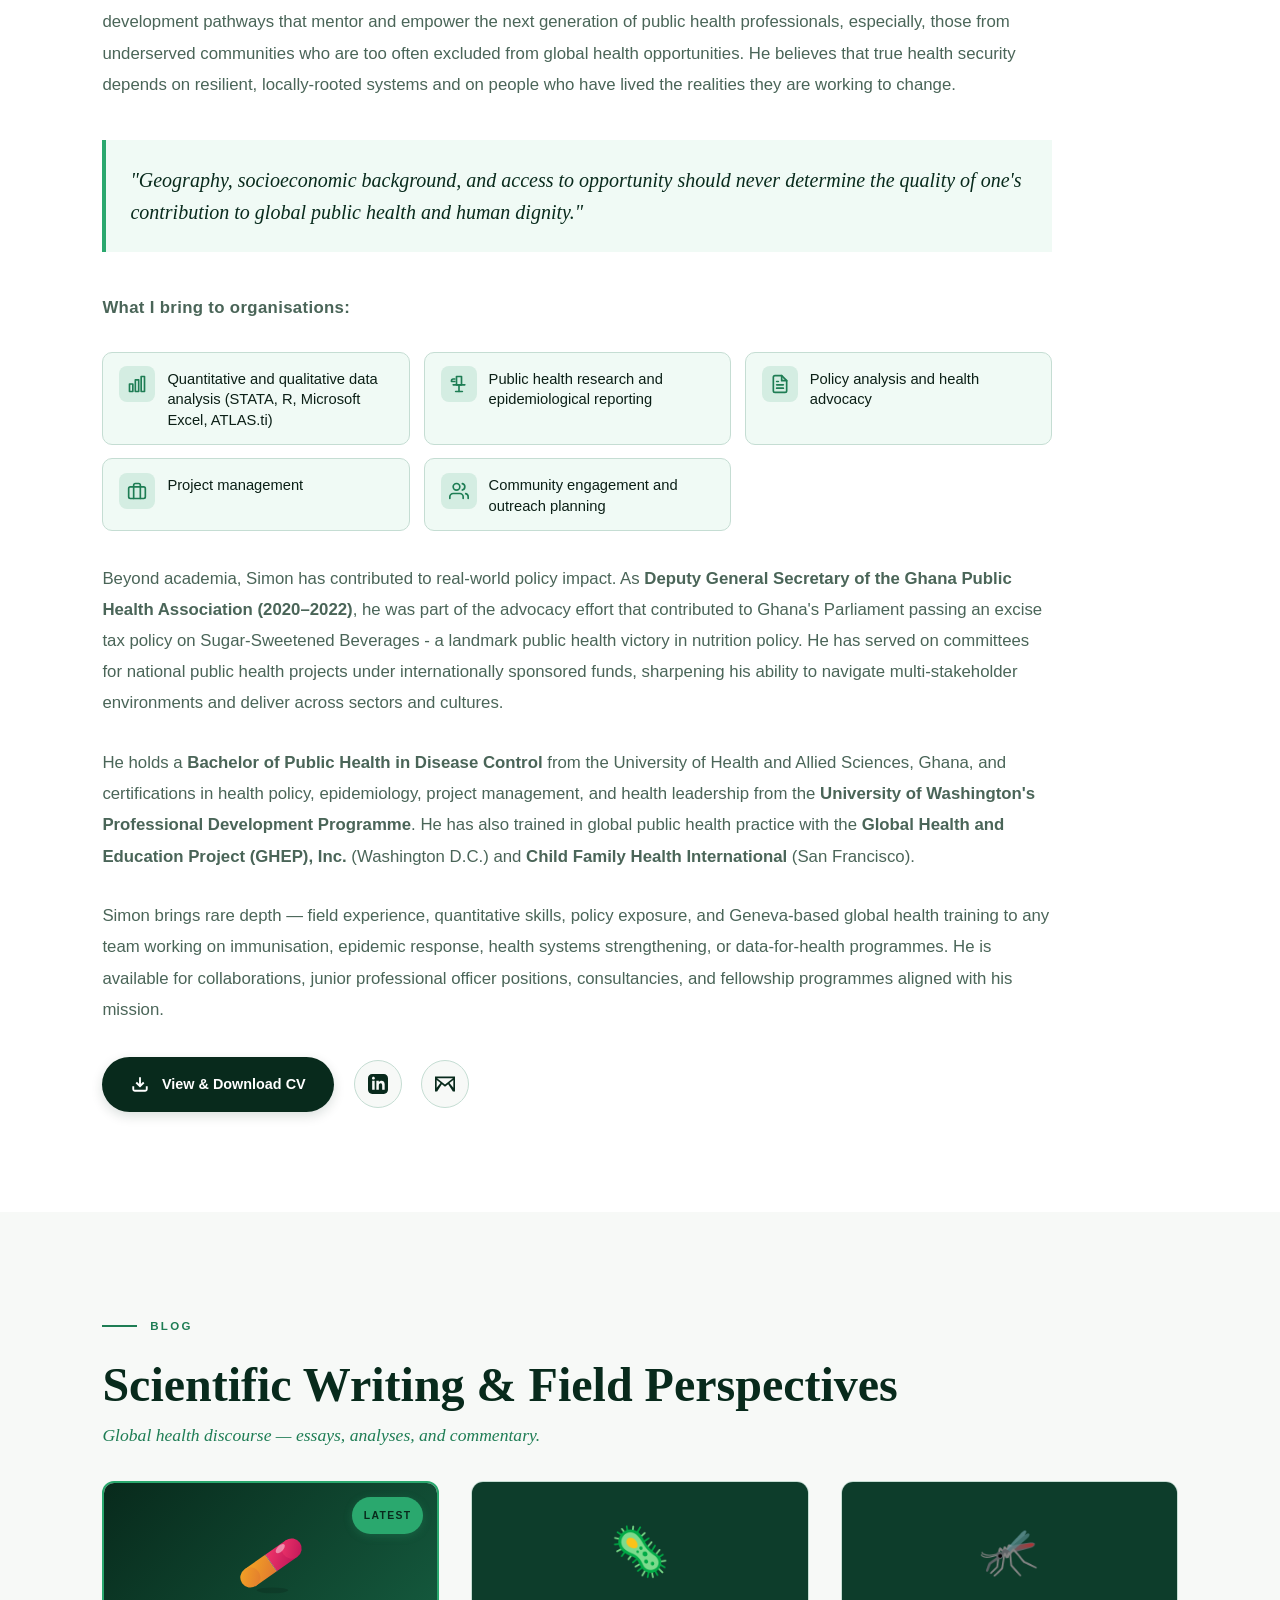
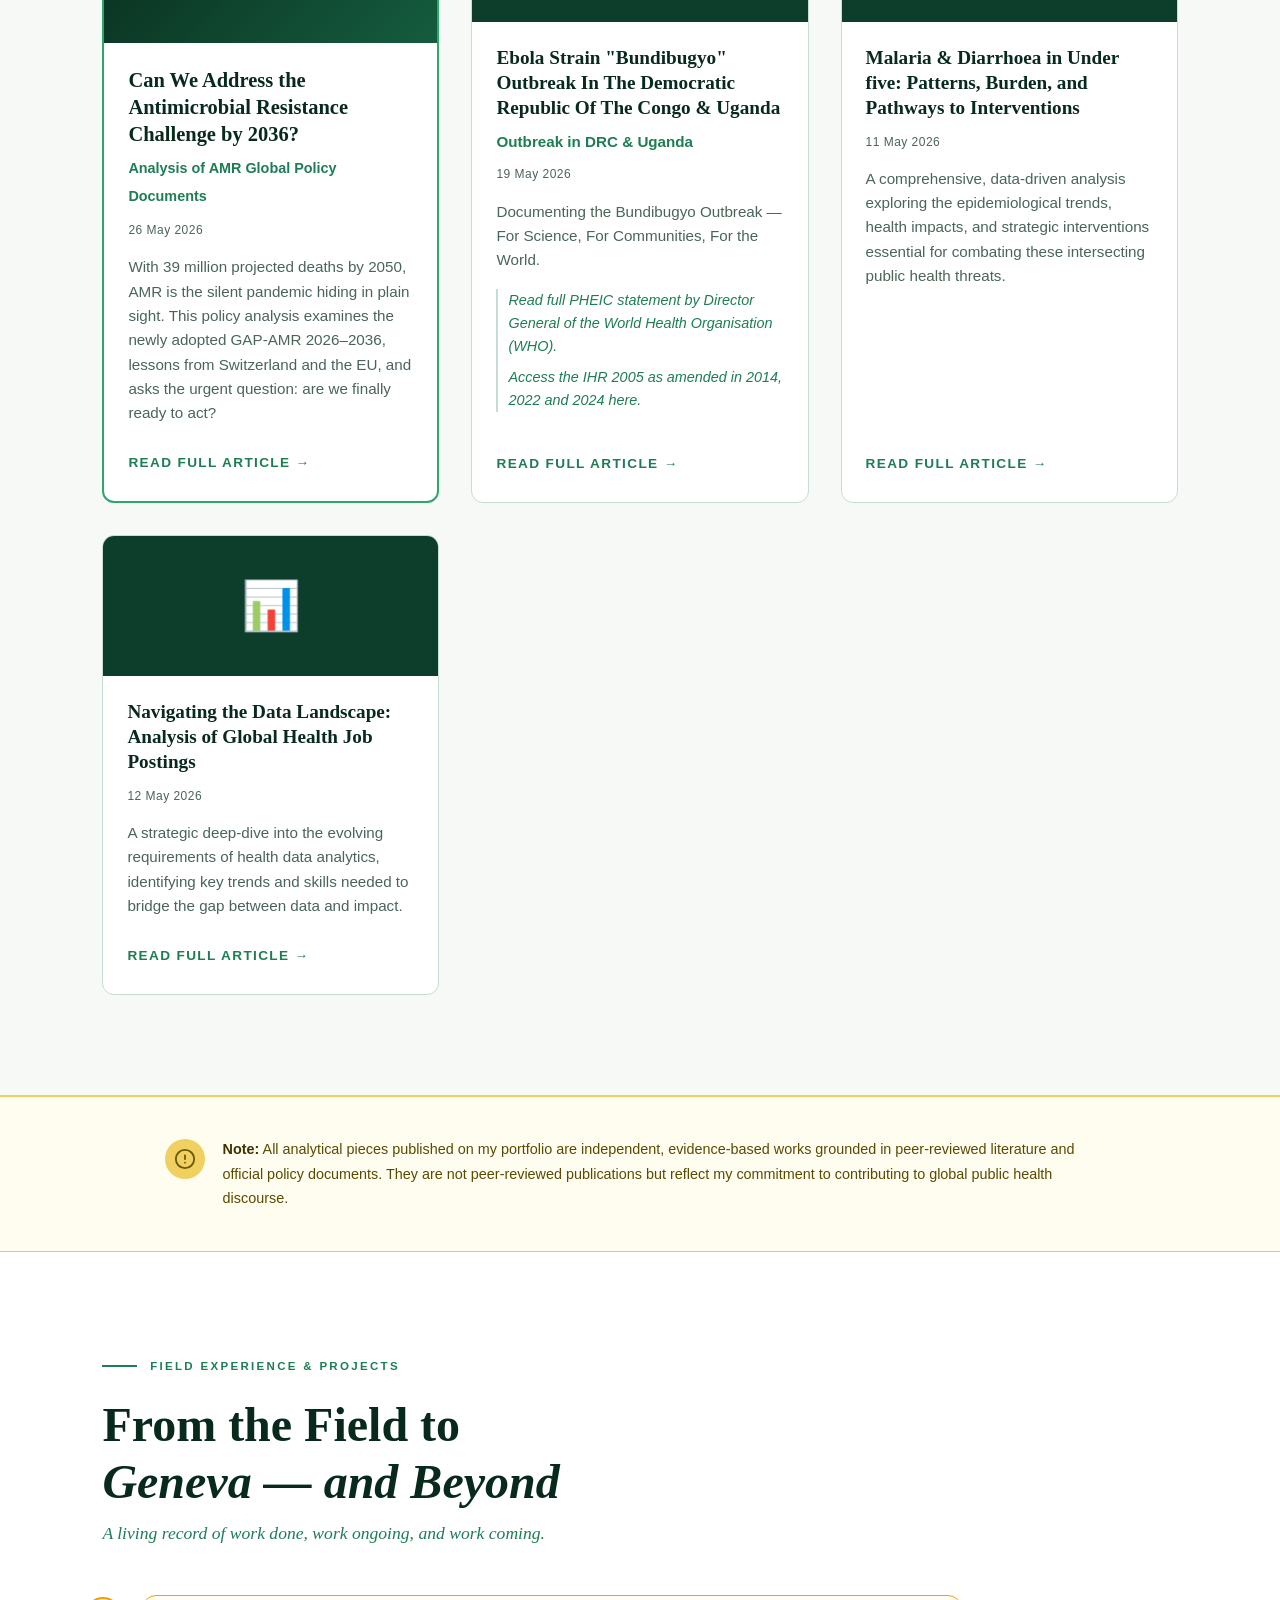
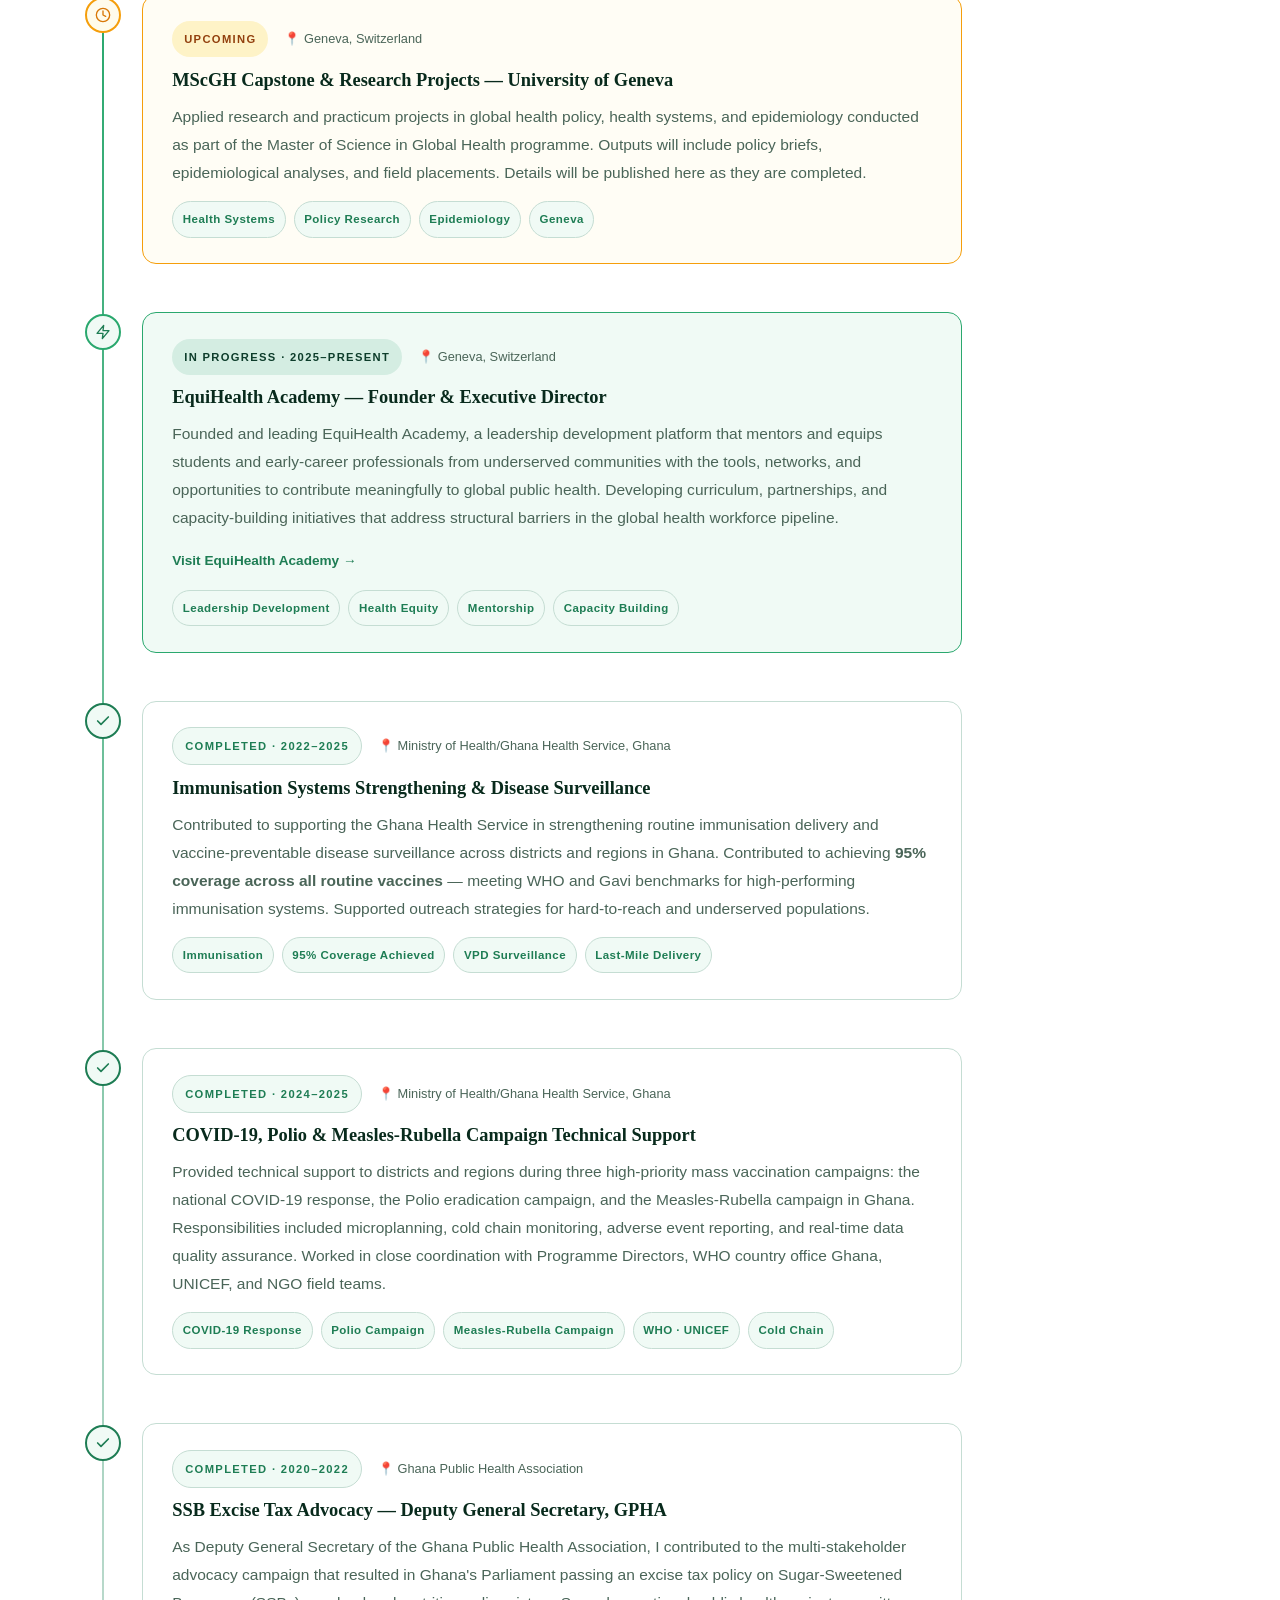
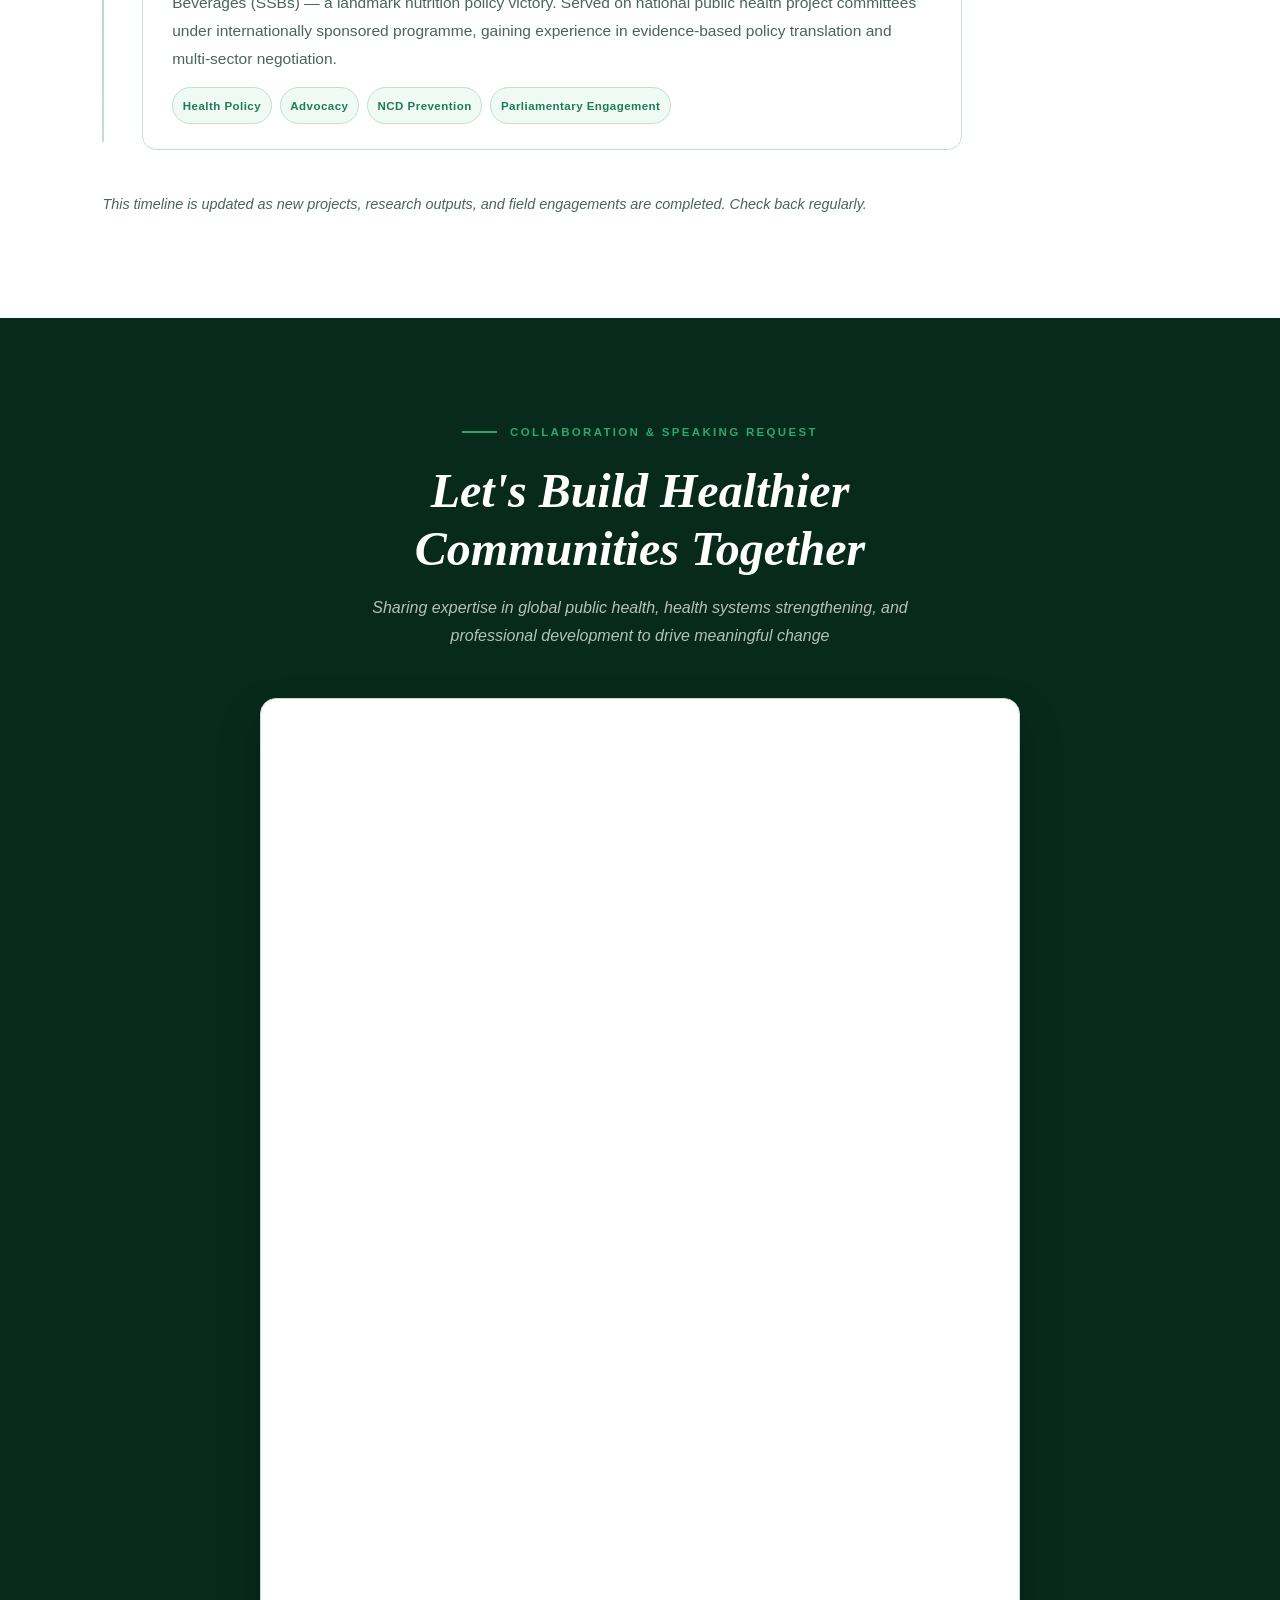
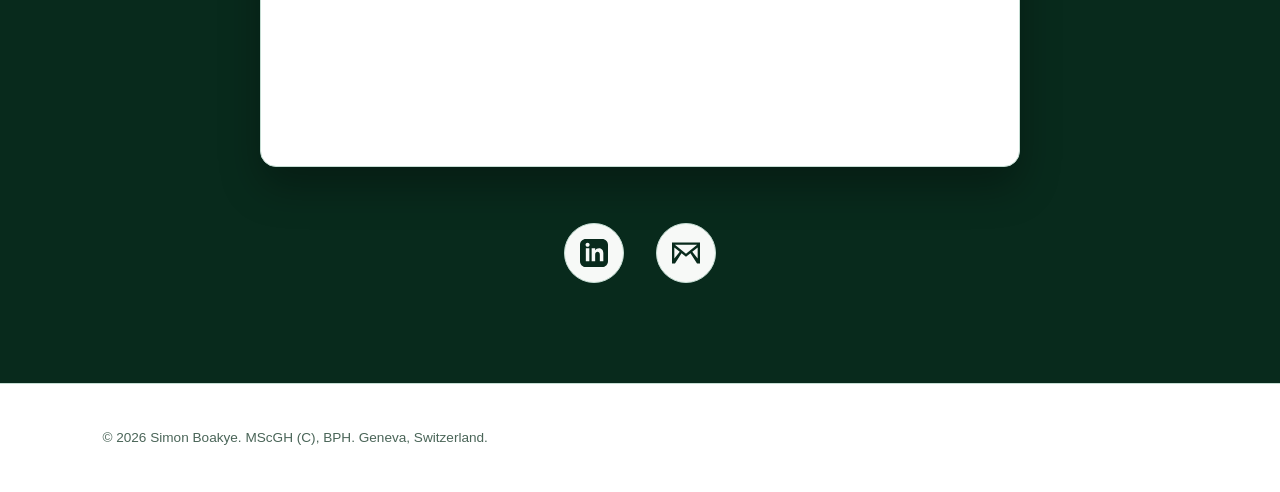
==== commit 978051cc: "Update index.html" ====
--- a/index.html
+++ b/index.html
@@ -8,8 +8,9 @@
   <meta http-equiv="Content-Security-Policy" content="default-src 'self' https:; script-src 'self' 'unsafe-inline' 'unsafe-eval' https://*.botpress.cloud https://*.bpcontent.cloud https://tally.so https://*.tally.so; style-src 'self' 'unsafe-inline' https://fonts.googleapis.com https://*.botpress.cloud; font-src 'self' data: https://fonts.gstatic.com https://*.botpress.cloud; img-src 'self' data: https://simonboakye.com https://*.bpcontent.cloud https://*.botpress.cloud; iframe-src 'self' https://tally.so https://*.tally.so https://*.botpress.cloud;" />
 
   <!-- ✅ Performance: Deferring third-party widgets to maximize FCP -->
-  <script src="https://cdn.botpress.cloud/webchat/v3.6/inject.js" defer></script>
-  <script src="https://files.bpcontent.cloud/2026/02/09/16/20260209161632-8TUDXJ4F.js" defer></script>
+  
+    <script src="https://cdn.botpress.cloud/webchat/v3.6/inject.js"></script>
+<script src="https://files.bpcontent.cloud/2026/02/09/16/20260209161632-8TUDXJ4F.js" defer></script>
     
   <title>Simon Boakye — Public Health Officer &amp; Master of Global Health Candidate </title> 
   <meta name="robots" content="index,follow" />
@@ -873,7 +874,7 @@
       <div class="hero-badge">Licensed Public Health Officer · MScGH Candidate · University of Geneva</div>
       <h1 class="hero-title">Protecting Lives<br/>Through <em>Evidence &amp; Action</em></h1>
       <p class="hero-sub">
-        Licenced public health professional, working at the intersection of immunisation systems, disease surveillance, and global health policy — now training in Global Health at the University of Geneva, one of the world's foremost centres for international health governance.</p>
+        Licenced public health professional, working at the intersection of immunisation systems, disease surveillance, and global health policy — currently undergoing training in Global Health at the University of Geneva, one of the world's foremost centres for international health governance.</p>
       <div class="hero-ctas"><a href="#blog" class="btn-tab primary-cta"><svg viewBox="0 0 24 24">
             <path d="M4 19.5A2.5 2.5 0 0 1 6.5 17H20"></path>
             <path d="M6.5 2H20v20H6.5A2.5 2.5 0 0 1 4 19.5v-15A2.5 2.5 0 0 1 6.5 2z"></path>
